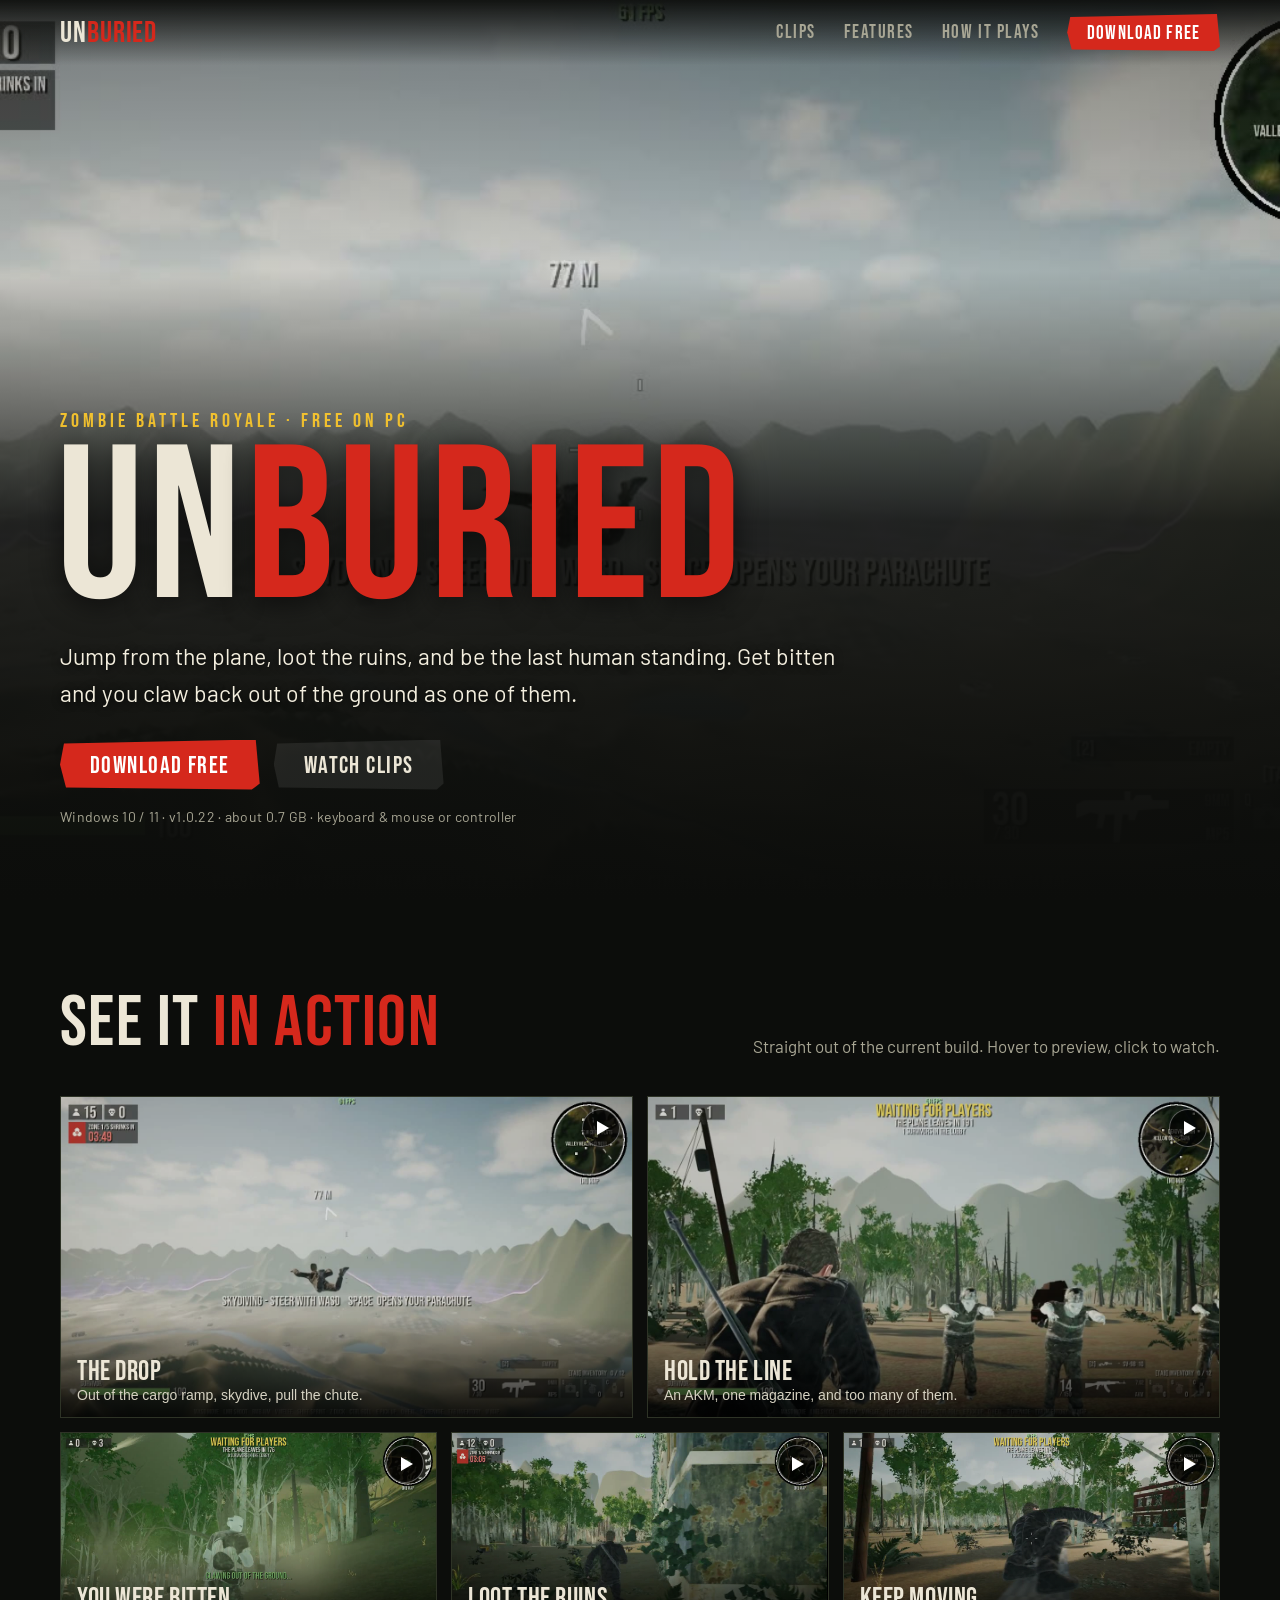
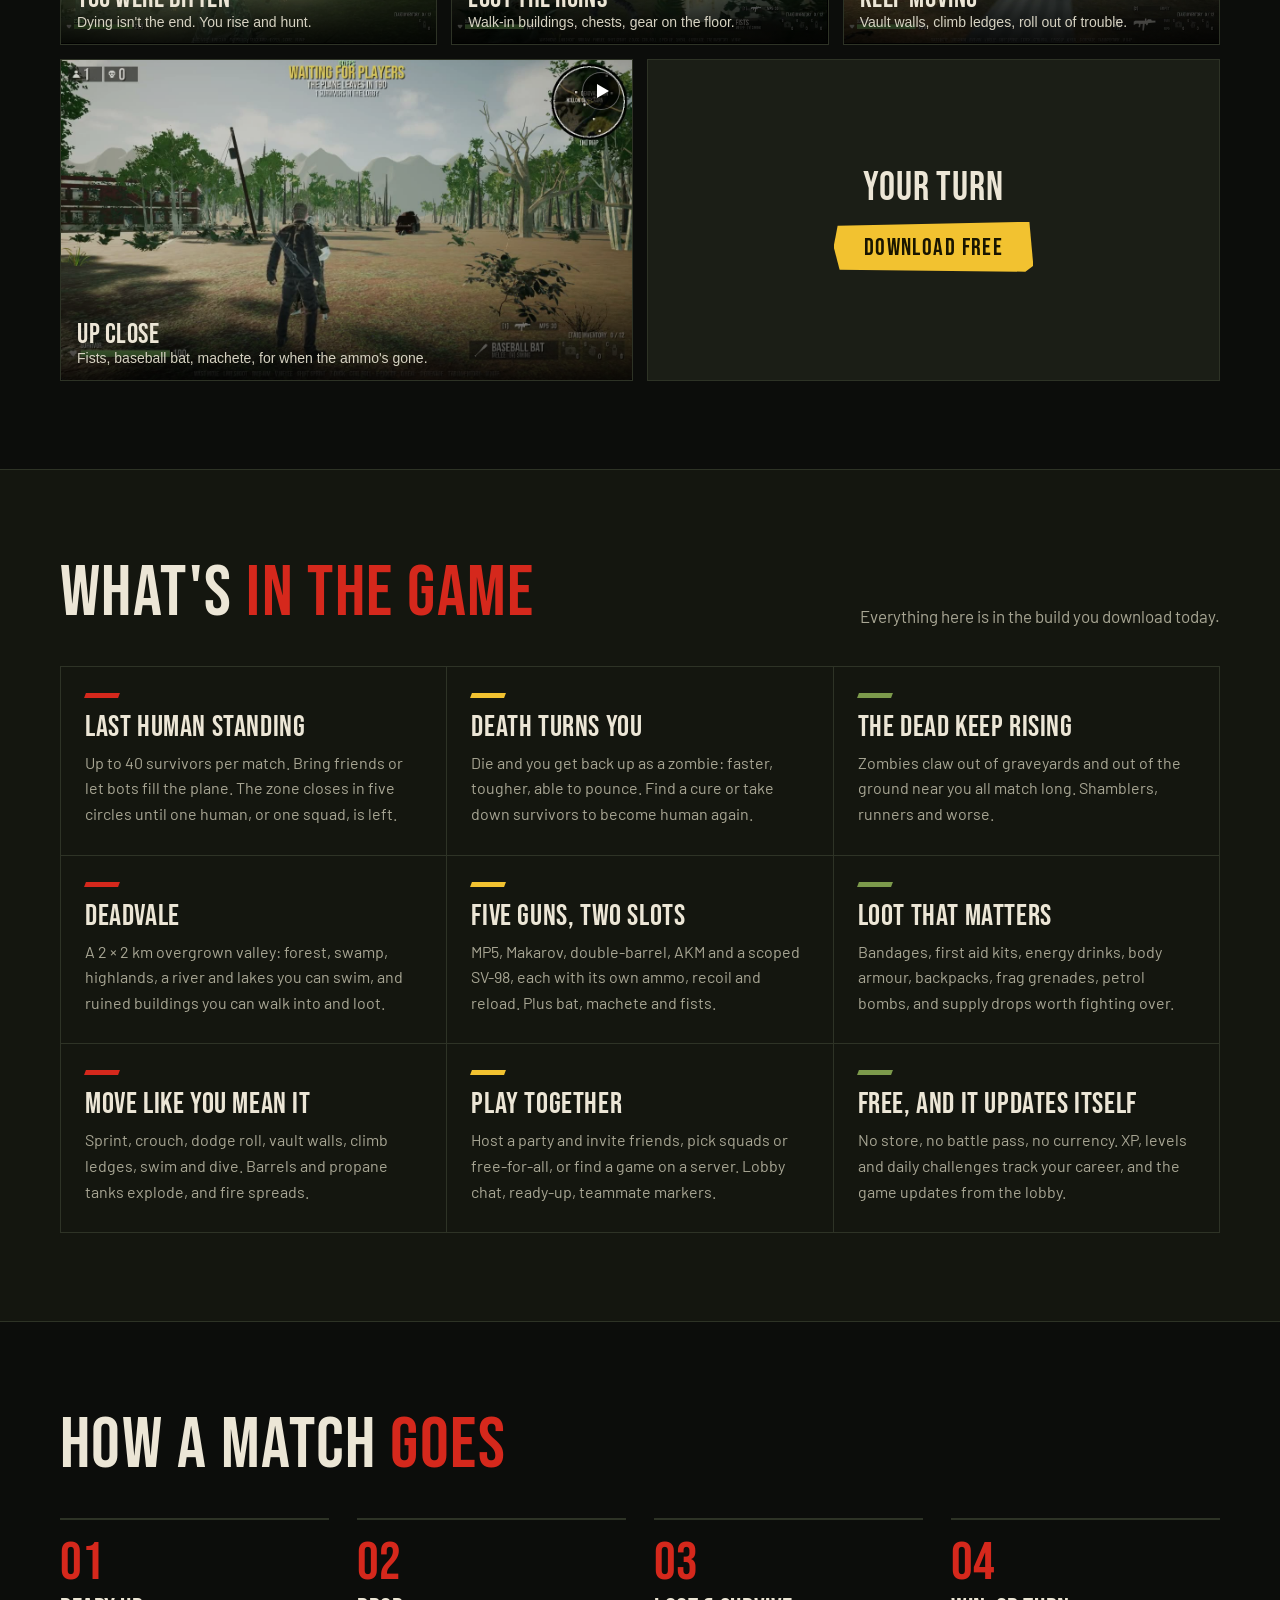
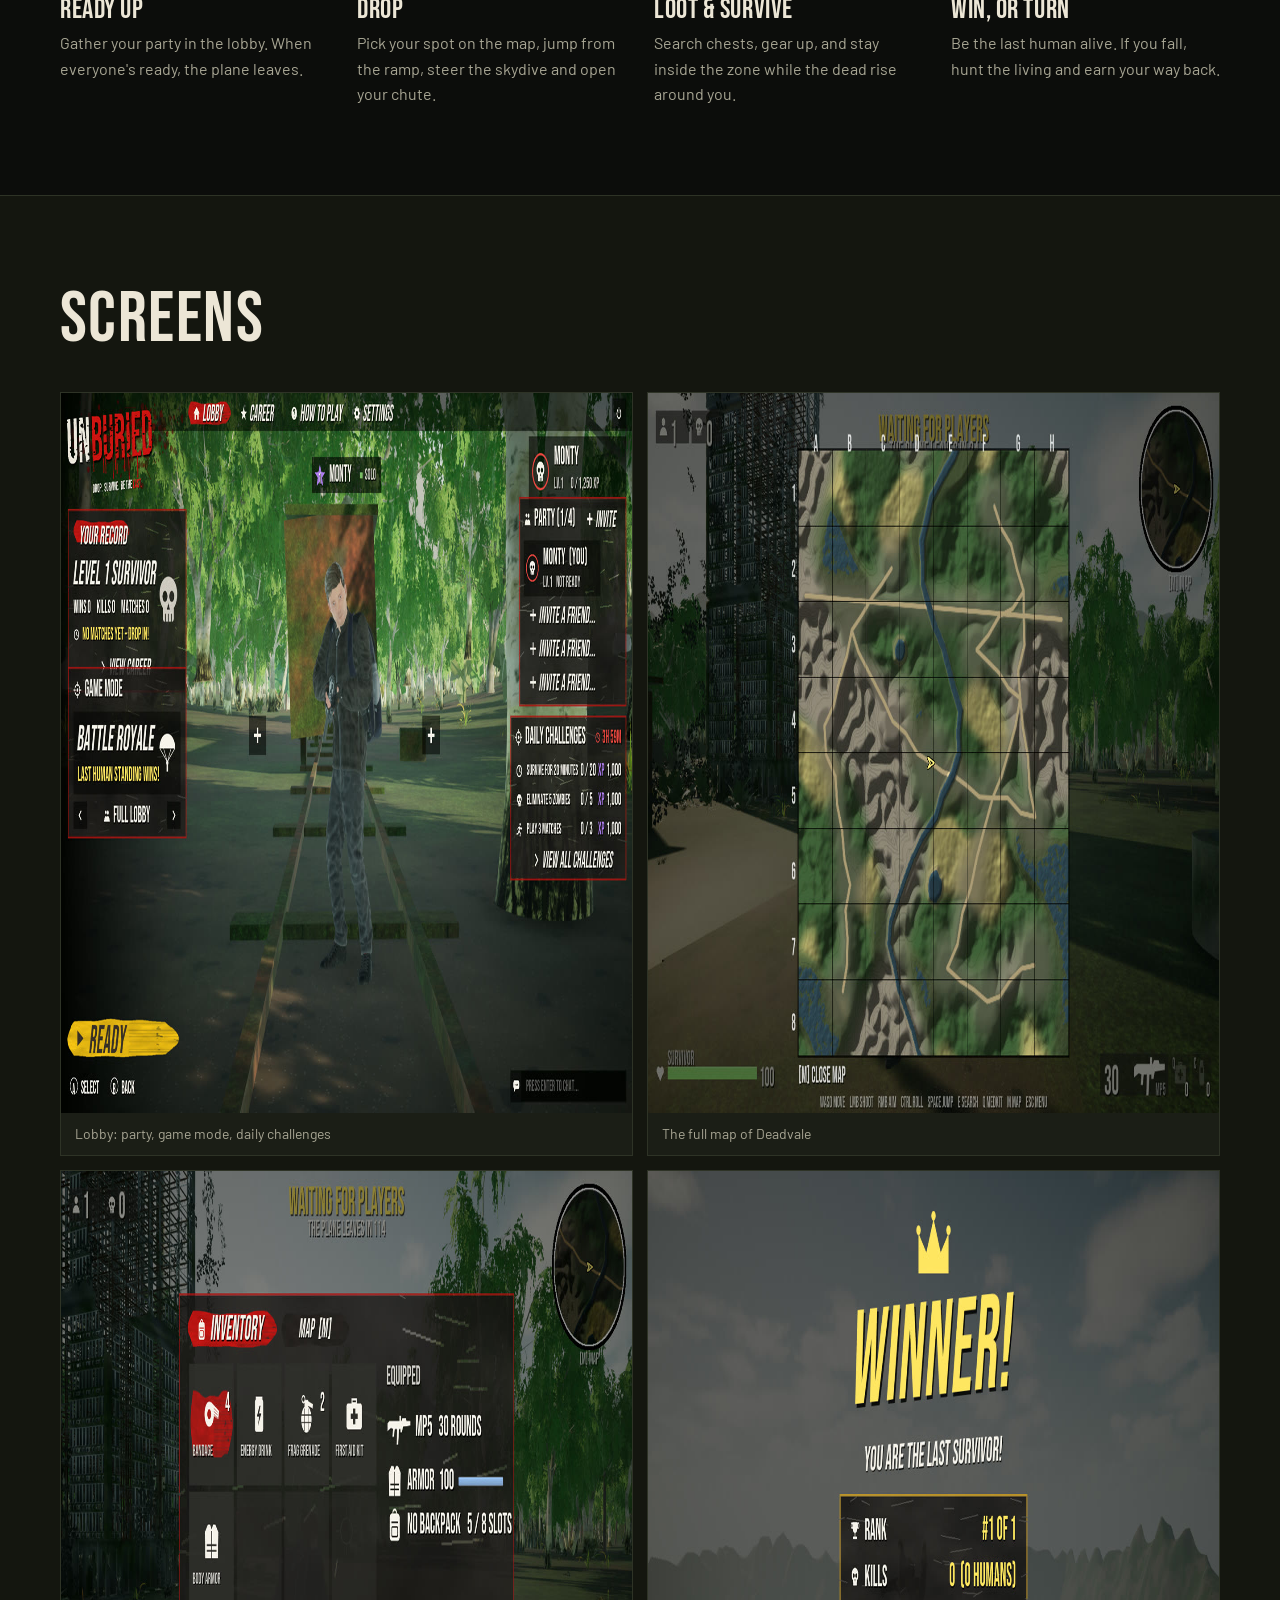
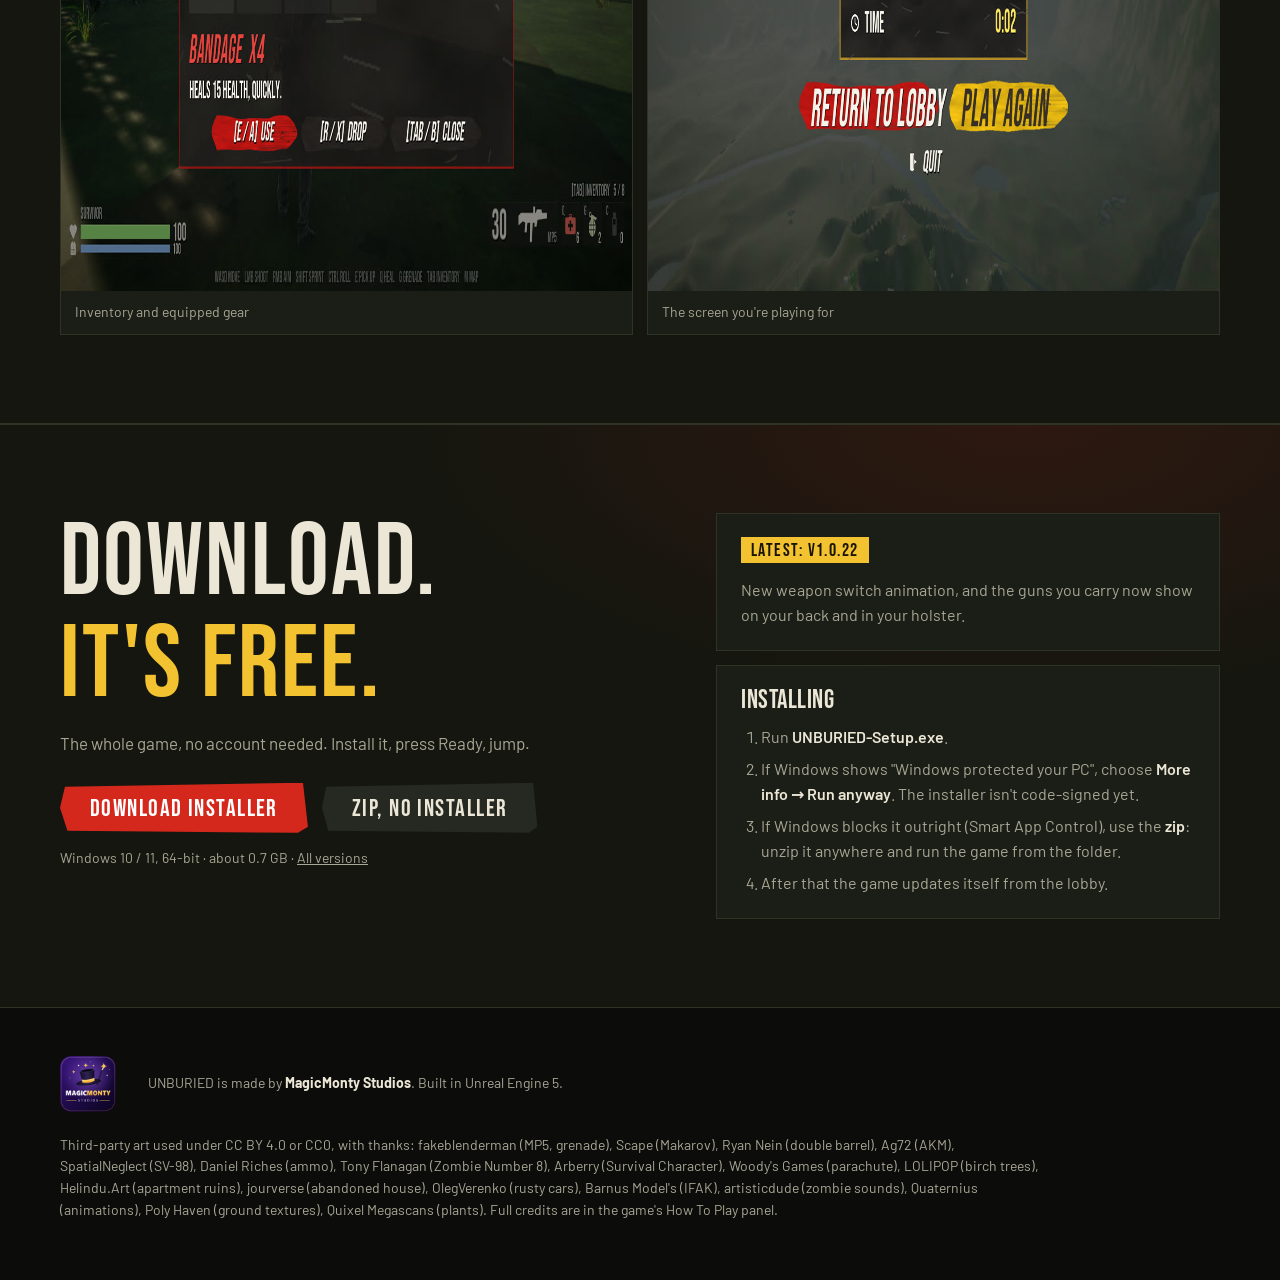
==== index.html @ 9476a55f "UNBURIED website: clips, features, free download Co-Authored-By: Claude Fable 5.2 <noreply@anthropic" ====
<!doctype html>
<html lang="en">
<head>
<meta charset="utf-8">
<meta name="viewport" content="width=device-width, initial-scale=1">
<title>UNBURIED — free zombie battle royale for PC</title>
<meta name="description" content="UNBURIED is a free zombie battle royale for Windows. Drop in, loot up, be the last human standing. Die and you rise as a zombie.">
<meta property="og:title" content="UNBURIED — free zombie battle royale">
<meta property="og:description" content="Drop in, loot up, be the last human standing. Die and you rise as a zombie. Free for Windows.">
<meta property="og:image" content="media/fight.jpg">
<link rel="icon" href="favicon.ico">
<link rel="preconnect" href="https://fonts.googleapis.com">
<link rel="preconnect" href="https://fonts.gstatic.com" crossorigin>
<link href="https://fonts.googleapis.com/css2?family=Bebas+Neue&family=Barlow:wght@400;500;600&display=swap" rel="stylesheet">
<style>
:root{
  --ink:#0c0d0b; --soil:#14160f; --panel:#1b1e16; --line:#2e3326;
  --bone:#ece6d6; --ash:#a8a694; --blood:#d5281c; --blood-dark:#8f1810;
  --hazard:#f2c230; --moss:#7c9a4b;
  --display:"Bebas Neue","Arial Narrow",Impact,sans-serif;
  --body:"Barlow",system-ui,"Segoe UI",sans-serif;
}
*{box-sizing:border-box}
html{scroll-behavior:smooth}
body{margin:0;background:var(--ink);color:var(--bone);font:400 17px/1.6 var(--body);-webkit-font-smoothing:antialiased}
img,video{display:block;max-width:100%}
a{color:inherit}
h1,h2,h3{font-family:var(--display);font-weight:400;letter-spacing:.02em;line-height:1;margin:0;text-wrap:balance}
p{margin:0}
.wrap{width:min(1160px,100% - 40px);margin-inline:auto}
:focus-visible{outline:2px solid var(--hazard);outline-offset:3px}

/* nav */
.nav{position:fixed;inset:0 0 auto 0;z-index:20;display:flex;align-items:center;gap:28px;padding:14px max(20px,calc((100% - 1160px)/2));
  background:linear-gradient(#0c0d0bee,#0c0d0b00);transition:background .2s}
.nav.solid{background:#0c0d0bf2;border-bottom:1px solid var(--line)}
.logo{font:400 30px/1 var(--display);letter-spacing:.03em;text-decoration:none;margin-right:auto}
.logo b{font-weight:400;color:var(--blood)}
.nav a.link{font:400 19px/1 var(--display);letter-spacing:.08em;text-decoration:none;color:var(--ash)}
.nav a.link:hover{color:var(--bone)}
@media (max-width:640px){.nav a.link{display:none}}

/* buttons: the game's brush-stroke buttons */
.btn{display:inline-flex;align-items:center;gap:10px;font:400 24px/1 var(--display);letter-spacing:.06em;text-decoration:none;
  padding:14px 30px 12px;color:#fff;background:var(--blood);border:0;cursor:pointer;
  clip-path:polygon(2% 8%,98% 0,100% 88%,96% 100%,3% 96%,0 50%);transition:transform .12s,background .12s}
.btn:hover{background:#ea3327;transform:translateY(-2px) rotate(-.4deg)}
.btn.small{font-size:19px;padding:10px 20px 8px}
.btn.yellow{background:var(--hazard);color:#191500}
.btn.yellow:hover{background:#ffd445}
.btn.ghost{background:#ffffff14;color:var(--bone)}
.btn.ghost:hover{background:#ffffff26}

/* hero */
.hero{position:relative;min-height:100svh;display:grid;align-items:end;overflow:hidden;isolation:isolate}
.hero video,.hero .still{position:absolute;inset:0;width:100%;height:100%;object-fit:cover;z-index:-2}
.hero::after{content:"";position:absolute;inset:0;z-index:-1;
  background:linear-gradient(180deg,#0c0d0b66 0,#0c0d0b22 30%,#0c0d0be0 58%,#0c0d0bf2 80%,var(--ink) 100%)}
.hero-in{padding:120px 0 72px}
.eyebrow{font:400 20px/1 var(--display);letter-spacing:.2em;color:var(--hazard)}
.hero h1{font-size:clamp(88px,17vw,220px);line-height:.84;margin:10px 0 14px -4px;text-shadow:0 4px 30px #000a}
.hero h1 b{font-weight:400;color:var(--blood)}
.hero p.lede{font-size:clamp(18px,2.2vw,23px);max-width:34em;color:#f3eede;text-shadow:0 1px 8px #000}
.hero .cta{display:flex;flex-wrap:wrap;gap:14px;align-items:center;margin-top:28px}
.hero .meta{margin-top:16px;font-size:14px;color:var(--ash);letter-spacing:.02em}

/* sections */
section{padding:88px 0}
.head{display:flex;flex-wrap:wrap;align-items:end;justify-content:space-between;gap:12px 32px;margin-bottom:36px}
.head h2{font-size:clamp(44px,6vw,72px)}
.head h2 span{color:var(--blood)}
.head p{max-width:30em;color:var(--ash)}

/* clips */
.clips{display:grid;grid-template-columns:repeat(6,1fr);gap:14px}
.clip{position:relative;grid-column:span 2;padding:0;border:1px solid var(--line);background:#000;color:inherit;cursor:pointer;overflow:hidden;aspect-ratio:16/9;text-align:left}
.clip.big{grid-column:span 3}
.clip video{width:100%;height:100%;object-fit:cover;transition:transform .4s,opacity .2s;opacity:.86}
.clip:hover video,.clip:focus-visible video{transform:scale(1.03);opacity:1}
.clip .cap{position:absolute;inset:auto 0 0 0;padding:40px 16px 12px;background:linear-gradient(#0000,#000d);pointer-events:none}
.clip .cap h3{font-size:28px}
.clip .cap p{font-size:14px;color:#d6d2c2;line-height:1.35}
.clip .play{position:absolute;top:12px;right:12px;width:38px;height:38px;border-radius:50%;background:#000a;border:1px solid #fff5;display:grid;place-items:center;pointer-events:none}
.clip .play::before{content:"";border-left:12px solid #fff;border-block:7px solid transparent;margin-left:3px}
@media (max-width:860px){.clip,.clip.big{grid-column:span 3}}
@media (max-width:560px){.clip,.clip.big{grid-column:span 6}}

/* lightbox */
dialog{border:0;padding:0;background:#000;width:min(1280px,96vw);max-height:92vh;color:var(--bone)}
dialog::backdrop{background:#000d}
dialog video{width:100%;aspect-ratio:16/9;max-height:82vh;background:#000}
dialog .bar{display:flex;align-items:center;justify-content:space-between;gap:16px;padding:10px 14px;background:var(--panel)}
dialog .bar strong{font:400 24px/1 var(--display);letter-spacing:.05em}
dialog .bar button{background:none;border:1px solid var(--line);color:var(--bone);font:400 18px/1 var(--display);letter-spacing:.08em;padding:8px 14px 6px;cursor:pointer}
dialog .bar button:hover{border-color:var(--bone)}

/* features */
.band{background:var(--soil);border-block:1px solid var(--line)}
.feats{display:grid;grid-template-columns:repeat(3,1fr);gap:1px;background:var(--line);border:1px solid var(--line)}
.feat{background:var(--soil);padding:26px 24px 28px}
.feat h3{font-size:30px;margin-bottom:8px}
.feat h3::before{content:"";display:block;width:34px;height:5px;background:var(--blood);margin-bottom:14px;transform:skewX(-20deg)}
.feat:nth-child(3n+2) h3::before{background:var(--hazard)}
.feat:nth-child(3n) h3::before{background:var(--moss)}
.feat p{color:var(--ash);font-size:16px}
@media (max-width:860px){.feats{grid-template-columns:repeat(2,1fr)}}
@media (max-width:560px){.feats{grid-template-columns:1fr}}

/* match flow */
.flow{display:grid;grid-template-columns:repeat(4,1fr);gap:28px;counter-reset:step}
.flow li{list-style:none;counter-increment:step;border-top:2px solid var(--line);padding-top:16px}
.flow li::before{content:"0" counter(step);font:400 54px/1 var(--display);color:var(--blood)}
.flow h3{font-size:28px;margin:6px 0 6px}
.flow p{color:var(--ash);font-size:16px}
ol.flow{margin:0;padding:0}
@media (max-width:860px){.flow{grid-template-columns:repeat(2,1fr)}}
@media (max-width:480px){.flow{grid-template-columns:1fr}}

/* shots */
.shots{display:grid;grid-template-columns:repeat(2,1fr);gap:14px}
.shots figure{margin:0;border:1px solid var(--line);background:#000}
.shots figcaption{padding:10px 14px;font-size:14px;color:var(--ash);background:var(--panel)}
@media (max-width:640px){.shots{grid-template-columns:1fr}}

/* download */
.dl{background:
  radial-gradient(900px 400px at 80% 0,#d5281c22,#0000 70%),var(--soil);border-block:1px solid var(--line)}
.dl-grid{display:grid;grid-template-columns:1.1fr .9fr;gap:40px;align-items:start}
.dl h2{font-size:clamp(56px,8vw,104px)}
.dl h2 span{color:var(--hazard)}
.dl .sub{color:var(--ash);margin:12px 0 26px;max-width:32em}
.dl .opts{display:flex;flex-wrap:wrap;gap:14px;align-items:center}
.dl .fine{margin-top:14px;font-size:14px;color:var(--ash)}
.card{background:var(--panel);border:1px solid var(--line);padding:22px 24px}
.card + .card{margin-top:14px}
.card h3{font-size:26px;margin-bottom:10px}
.card ol,.card ul{margin:0;padding-left:20px;color:var(--ash);font-size:16px}
.card li + li{margin-top:6px}
.card b{color:var(--bone);font-weight:600}
.ver{display:inline-block;font:400 18px/1 var(--display);letter-spacing:.08em;color:#191500;background:var(--hazard);padding:5px 10px 3px;margin-bottom:14px}
#notes{color:var(--ash);font-size:16px}
@media (max-width:860px){.dl-grid{grid-template-columns:1fr}}

footer{padding:48px 0 60px;color:var(--ash);font-size:14px}
footer .row{display:flex;flex-wrap:wrap;gap:20px 32px;align-items:center;margin-bottom:22px}
footer img{width:56px;height:56px;border-radius:8px}
footer .credits{max-width:70em;line-height:1.55}
footer a{color:var(--bone)}

@media (prefers-reduced-motion:reduce){html{scroll-behavior:auto}.btn,.clip video{transition:none}}
</style>
</head>
<body>

<header class="nav" id="nav">
  <a class="logo" href="#top" aria-label="UNBURIED home">UN<b>BURIED</b></a>
  <a class="link" href="#clips">Clips</a>
  <a class="link" href="#features">Features</a>
  <a class="link" href="#match">How it plays</a>
  <a class="btn small" href="#download">Download free</a>
</header>

<main id="top">
<div class="hero">
  <video id="heroVideo" src="media/drop.mp4" poster="media/drop.jpg" muted loop playsinline autoplay preload="metadata" aria-hidden="true"></video>
  <div class="wrap hero-in">
    <p class="eyebrow">Zombie battle royale · Free on PC</p>
    <h1>UN<b>BURIED</b></h1>
    <p class="lede">Jump from the plane, loot the ruins, and be the last human standing. Get bitten and you claw back out of the ground as one of them.</p>
    <div class="cta">
      <a class="btn" href="#download">Download free</a>
      <a class="btn ghost" href="#clips">Watch clips</a>
    </div>
    <p class="meta">Windows 10 / 11 · <span data-ver>v1.0.22</span> · about 0.7 GB · keyboard &amp; mouse or controller</p>
  </div>
</div>

<section id="clips">
  <div class="wrap">
    <div class="head">
      <h2>See it <span>in action</span></h2>
      <p>Straight out of the current build. Hover to preview, click to watch.</p>
    </div>
    <div class="clips">
      <button class="clip big" data-src="media/drop.mp4" data-title="The drop">
        <video src="media/drop.mp4" poster="media/drop.jpg" muted loop playsinline preload="none"></video>
        <span class="play"></span>
        <span class="cap"><h3>The drop</h3><p>Out of the cargo ramp, skydive, pull the chute.</p></span>
      </button>
      <button class="clip big" data-src="media/fight.mp4" data-title="Hold the line">
        <video src="media/fight.mp4" poster="media/fight.jpg" muted loop playsinline preload="none"></video>
        <span class="play"></span>
        <span class="cap"><h3>Hold the line</h3><p>An AKM, one magazine, and too many of them.</p></span>
      </button>
      <button class="clip" data-src="media/turn.mp4" data-title="You were bitten">
        <video src="media/turn.mp4" poster="media/turn.jpg" muted loop playsinline preload="none"></video>
        <span class="play"></span>
        <span class="cap"><h3>You were bitten</h3><p>Dying isn't the end. You rise and hunt.</p></span>
      </button>
      <button class="clip" data-src="media/loot.mp4" data-title="Loot the ruins">
        <video src="media/loot.mp4" poster="media/loot.jpg" muted loop playsinline preload="none"></video>
        <span class="play"></span>
        <span class="cap"><h3>Loot the ruins</h3><p>Walk-in buildings, chests, gear on the floor.</p></span>
      </button>
      <button class="clip" data-src="media/vault.mp4" data-title="Keep moving">
        <video src="media/vault.mp4" poster="media/vault.jpg" muted loop playsinline preload="none"></video>
        <span class="play"></span>
        <span class="cap"><h3>Keep moving</h3><p>Vault walls, climb ledges, roll out of trouble.</p></span>
      </button>
      <button class="clip big" data-src="media/melee.mp4" data-title="Up close">
        <video src="media/melee.mp4" poster="media/melee.jpg" muted loop playsinline preload="none"></video>
        <span class="play"></span>
        <span class="cap"><h3>Up close</h3><p>Fists, baseball bat, machete, for when the ammo's gone.</p></span>
      </button>
      <a class="clip big" href="#download" style="display:grid;place-items:center;text-decoration:none;background:var(--panel);aspect-ratio:auto;min-height:180px">
        <span style="text-align:center;padding:24px"><h3 style="font-size:40px;margin-bottom:14px">Your turn</h3><span class="btn yellow">Download free</span></span>
      </a>
    </div>
  </div>
</section>

<section id="features" class="band">
  <div class="wrap">
    <div class="head">
      <h2>What's <span>in the game</span></h2>
      <p>Everything here is in the build you download today.</p>
    </div>
    <div class="feats">
      <div class="feat"><h3>Last human standing</h3><p>Up to 40 survivors per match. Bring friends or let bots fill the plane. The zone closes in five circles until one human, or one squad, is left.</p></div>
      <div class="feat"><h3>Death turns you</h3><p>Die and you get back up as a zombie: faster, tougher, able to pounce. Find a cure or take down survivors to become human again.</p></div>
      <div class="feat"><h3>The dead keep rising</h3><p>Zombies claw out of graveyards and out of the ground near you all match long. Shamblers, runners and worse.</p></div>
      <div class="feat"><h3>Deadvale</h3><p>A 2 × 2 km overgrown valley: forest, swamp, highlands, a river and lakes you can swim, and ruined buildings you can walk into and loot.</p></div>
      <div class="feat"><h3>Five guns, two slots</h3><p>MP5, Makarov, double-barrel, AKM and a scoped SV-98, each with its own ammo, recoil and reload. Plus bat, machete and fists.</p></div>
      <div class="feat"><h3>Loot that matters</h3><p>Bandages, first aid kits, energy drinks, body armour, backpacks, frag grenades, petrol bombs, and supply drops worth fighting over.</p></div>
      <div class="feat"><h3>Move like you mean it</h3><p>Sprint, crouch, dodge roll, vault walls, climb ledges, swim and dive. Barrels and propane tanks explode, and fire spreads.</p></div>
      <div class="feat"><h3>Play together</h3><p>Host a party and invite friends, pick squads or free-for-all, or find a game on a server. Lobby chat, ready-up, teammate markers.</p></div>
      <div class="feat"><h3>Free, and it updates itself</h3><p>No store, no battle pass, no currency. XP, levels and daily challenges track your career, and the game updates from the lobby.</p></div>
    </div>
  </div>
</section>

<section id="match">
  <div class="wrap">
    <div class="head">
      <h2>How a match <span>goes</span></h2>
    </div>
    <ol class="flow">
      <li><h3>Ready up</h3><p>Gather your party in the lobby. When everyone's ready, the plane leaves.</p></li>
      <li><h3>Drop</h3><p>Pick your spot on the map, jump from the ramp, steer the skydive and open your chute.</p></li>
      <li><h3>Loot &amp; survive</h3><p>Search chests, gear up, and stay inside the zone while the dead rise around you.</p></li>
      <li><h3>Win, or turn</h3><p>Be the last human alive. If you fall, hunt the living and earn your way back.</p></li>
    </ol>
  </div>
</section>

<section class="band">
  <div class="wrap">
    <div class="head"><h2>Screens</h2></div>
    <div class="shots">
      <figure><img src="media/shot-lobby.jpg" alt="The UNBURIED lobby with party list, game mode and daily challenges" loading="lazy" width="1280" height="720"><figcaption>Lobby: party, game mode, daily challenges</figcaption></figure>
      <figure><img src="media/shot-full-map.jpg" alt="Full map of Deadvale with a grid, river, roads and lakes" loading="lazy" width="1280" height="720"><figcaption>The full map of Deadvale</figcaption></figure>
      <figure><img src="media/shot-inventory.jpg" alt="Inventory screen with bandage, energy drink, grenade, first aid kit and body armour" loading="lazy" width="1280" height="720"><figcaption>Inventory and equipped gear</figcaption></figure>
      <figure><img src="media/shot-winner.jpg" alt="Winner screen showing rank, kills and time" loading="lazy" width="1280" height="720"><figcaption>The screen you're playing for</figcaption></figure>
    </div>
  </div>
</section>

<section id="download" class="dl">
  <div class="wrap dl-grid">
    <div>
      <h2>Download.<br><span>It's free.</span></h2>
      <p class="sub">The whole game, no account needed. Install it, press Ready, jump.</p>
      <div class="opts">
        <a class="btn" id="dlSetup" href="https://github.com/montypyphon-lang/UNBURIED-releases/releases/latest/download/UNBURIED-Setup.exe">Download installer</a>
        <a class="btn ghost" id="dlZip" href="https://github.com/montypyphon-lang/UNBURIED-releases/releases/latest">Zip, no installer</a>
      </div>
      <p class="fine">Windows 10 / 11, 64-bit · <span id="dlSize">about 0.7 GB</span> · <a href="https://github.com/montypyphon-lang/UNBURIED-releases/releases">All versions</a></p>
    </div>
    <div>
      <div class="card">
        <span class="ver">Latest: <span data-ver>v1.0.22</span><span id="verDate"></span></span>
        <p id="notes">New weapon switch animation, and the guns you carry now show on your back and in your holster.</p>
      </div>
      <div class="card">
        <h3>Installing</h3>
        <ol>
          <li>Run <b>UNBURIED-Setup.exe</b>.</li>
          <li>If Windows shows "Windows protected your PC", choose <b>More info → Run anyway</b>. The installer isn't code-signed yet.</li>
          <li>If Windows blocks it outright (Smart App Control), use the <b>zip</b>: unzip it anywhere and run the game from the folder.</li>
          <li>After that the game updates itself from the lobby.</li>
        </ol>
      </div>
    </div>
  </div>
</section>
</main>

<footer>
  <div class="wrap">
    <div class="row">
      <img src="media/studio.png" alt="MagicMonty Studios" width="56" height="56">
      <span>UNBURIED is made by <b style="color:var(--bone)">MagicMonty Studios</b>. Built in Unreal Engine 5.</span>
    </div>
    <p class="credits">Third-party art used under CC BY 4.0 or CC0, with thanks: fakeblenderman (MP5, grenade), Scape (Makarov), Ryan Nein (double barrel), Ag72 (AKM), SpatialNeglect (SV-98), Daniel Riches (ammo), Tony Flanagan (Zombie Number 8), Arberry (Survival Character), Woody's Games (parachute), LOLIPOP (birch trees), Helindu.Art (apartment ruins), jourverse (abandoned house), OlegVerenko (rusty cars), Barnus Model's (IFAK), artisticdude (zombie sounds), Quaternius (animations), Poly Haven (ground textures), Quixel Megascans (plants). Full credits are in the game's How To Play panel.</p>
  </div>
</footer>

<dialog id="box" aria-label="Clip player">
  <div class="bar"><strong id="boxTitle"></strong><button type="button" id="boxClose">Close</button></div>
  <video id="boxVideo" controls playsinline loop></video>
</dialog>

<script>
// nav background once you leave the hero
const nav = document.getElementById('nav');
addEventListener('scroll', () => nav.classList.toggle('solid', scrollY > 80), {passive:true});

// hero video: no autoplay for people who asked for less motion
const calm = matchMedia('(prefers-reduced-motion: reduce)').matches;
if (calm) { const h = document.getElementById('heroVideo'); h.removeAttribute('autoplay'); h.pause(); }

// clip cards: hover preview, click for the full player
const box = document.getElementById('box'), boxVideo = document.getElementById('boxVideo');
document.querySelectorAll('button.clip').forEach(card => {
  const v = card.querySelector('video');
  if (!calm) {
    card.addEventListener('pointerenter', () => v.play().catch(() => {}));
    card.addEventListener('pointerleave', () => v.pause());
  }
  card.addEventListener('click', () => {
    v.pause();
    document.getElementById('boxTitle').textContent = card.dataset.title;
    boxVideo.src = card.dataset.src;
    box.showModal();
    boxVideo.play().catch(() => {});
  });
});
function closeBox(){ boxVideo.pause(); boxVideo.removeAttribute('src'); boxVideo.load(); if (box.open) box.close(); }
document.getElementById('boxClose').addEventListener('click', closeBox);
box.addEventListener('click', e => { if (e.target === box) closeBox(); });
box.addEventListener('close', () => boxVideo.pause());

// latest release: version, notes and direct links (the page works without it)
fetch('https://api.github.com/repos/montypyphon-lang/UNBURIED-releases/releases/latest')
  .then(r => r.ok ? r.json() : Promise.reject())
  .then(rel => {
    document.querySelectorAll('[data-ver]').forEach(e => e.textContent = rel.tag_name);
    if (rel.published_at) document.getElementById('verDate').textContent =
      ' · ' + new Date(rel.published_at).toLocaleDateString(undefined, {day:'numeric', month:'short', year:'numeric'});
    if (rel.body) document.getElementById('notes').textContent = rel.body;
    const setup = rel.assets.find(a => /setup\.exe$/i.test(a.name));
    const zip = rel.assets.find(a => /\.zip$/i.test(a.name));
    if (setup) {
      document.getElementById('dlSetup').href = setup.browser_download_url;
      document.getElementById('dlSize').textContent = (setup.size / 1073741824).toFixed(2) + ' GB';
    }
    if (zip) document.getElementById('dlZip').href = zip.browser_download_url;
  })
  .catch(() => {});
</script>
</body>
</html>
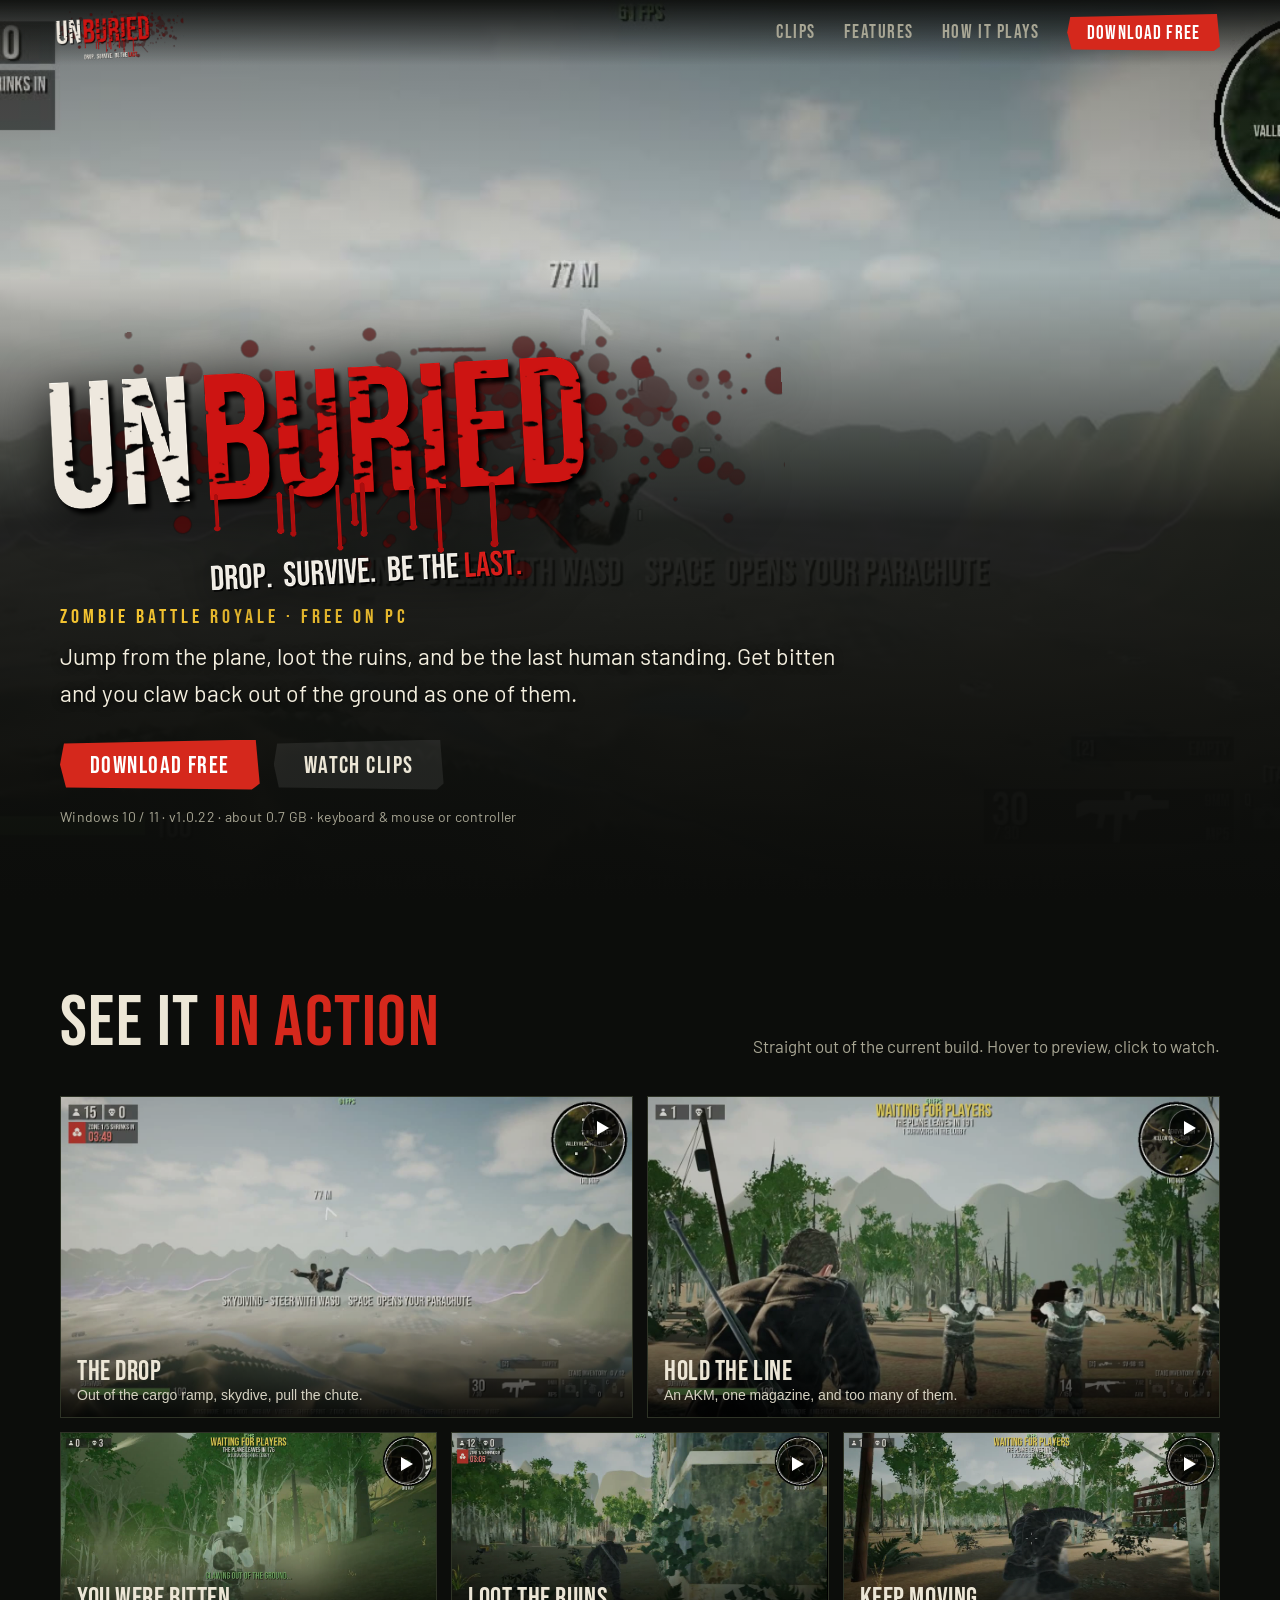
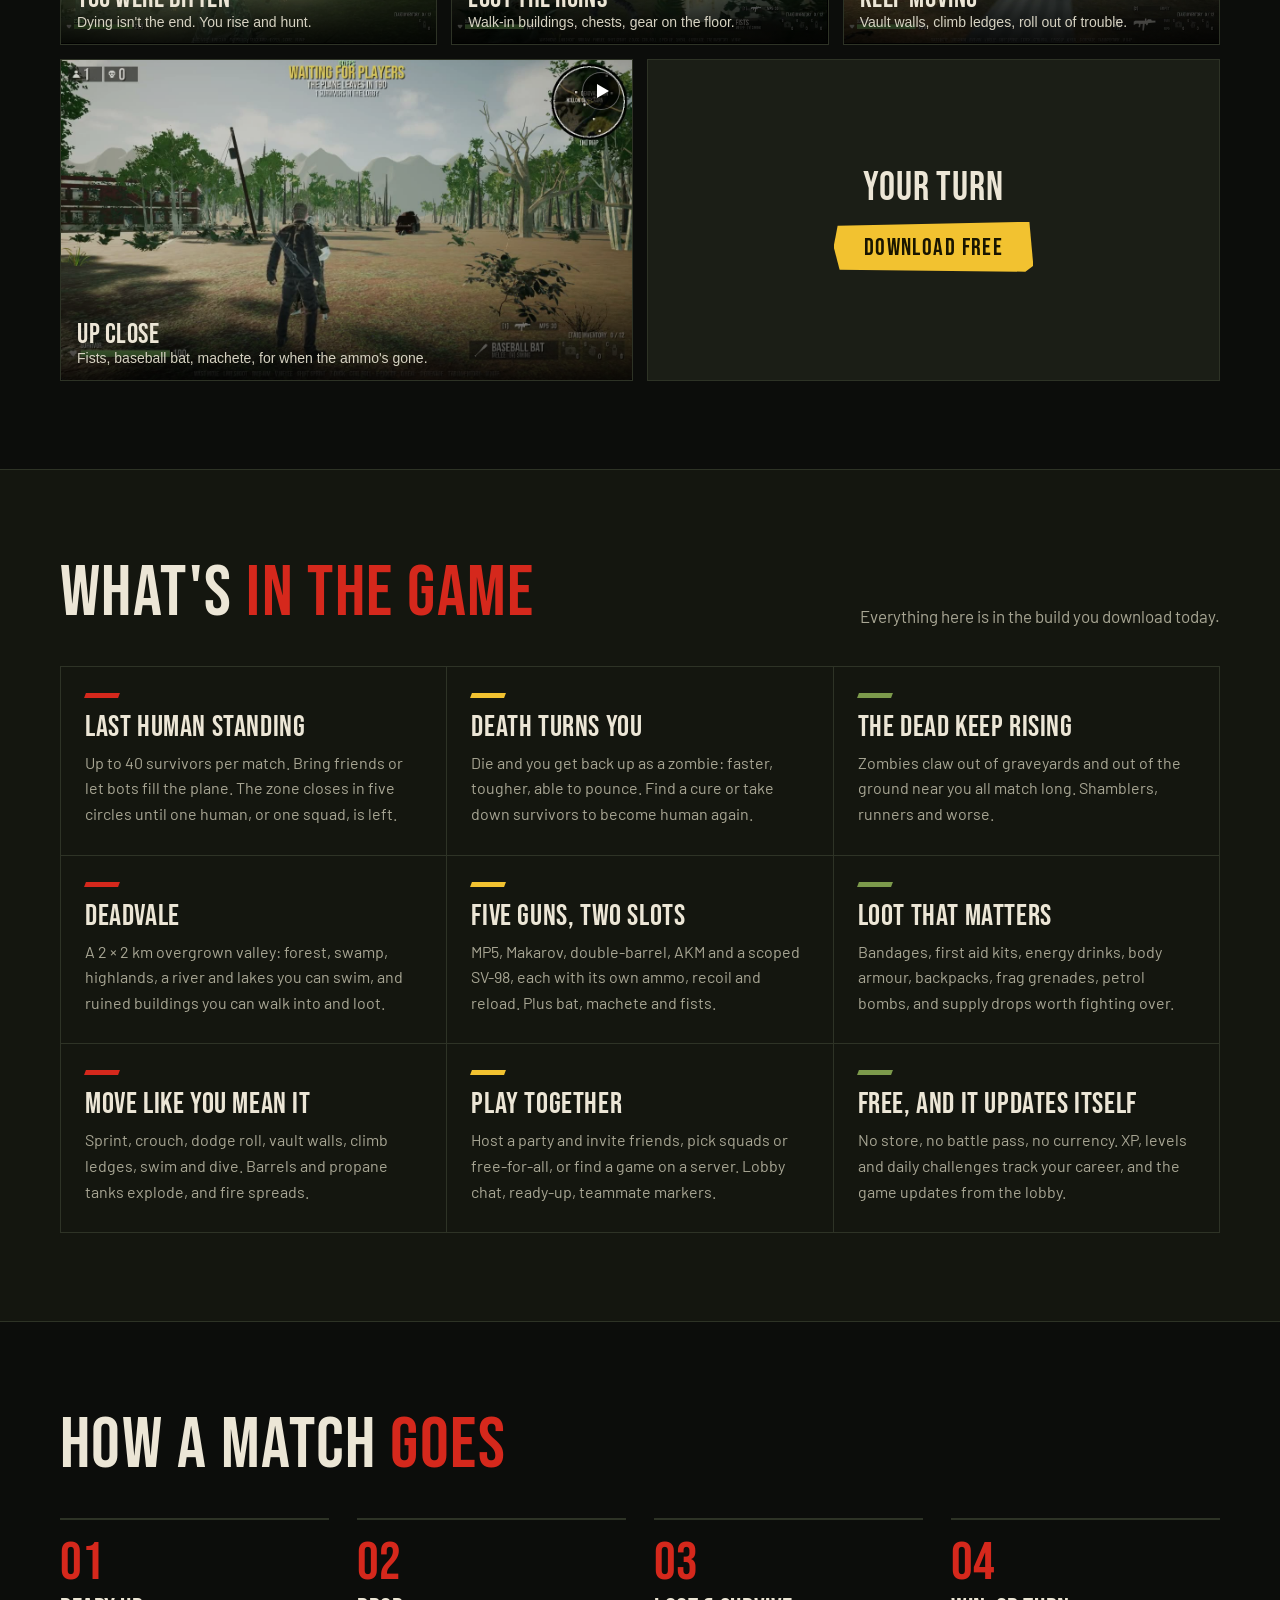
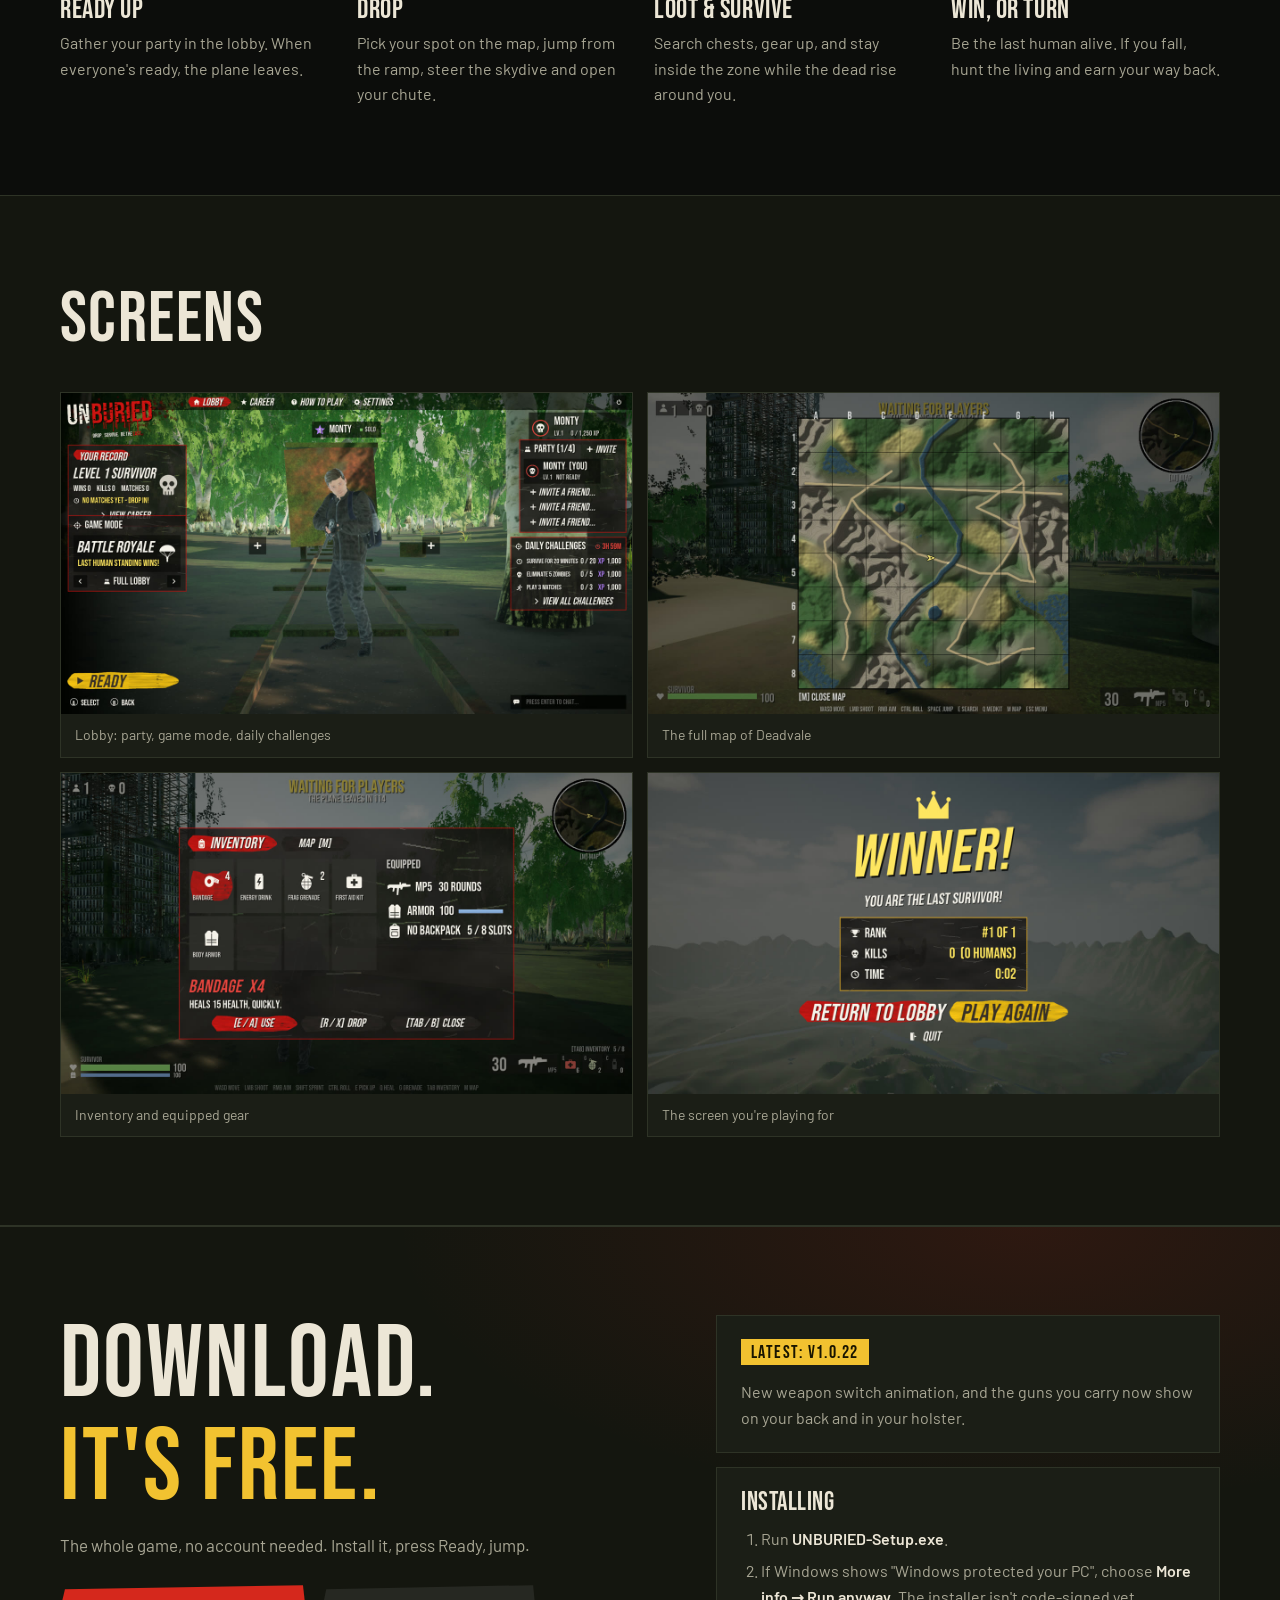
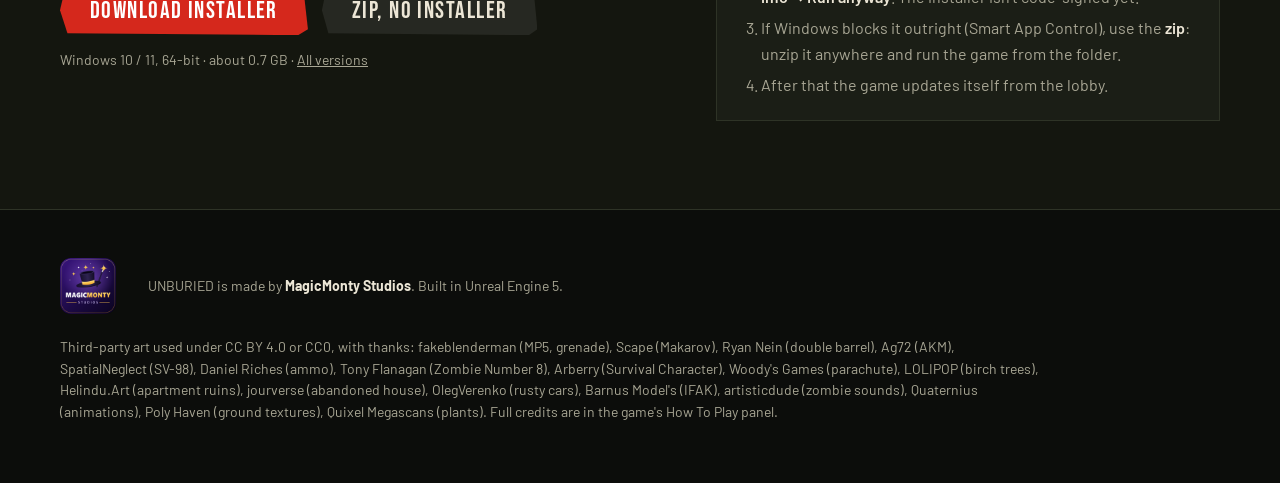
==== commit 22de6141: "Use the in-game logo; fix stretched screenshots Co-Authored-By: Claude Fable 5.2 <noreply@anthropic." ====
--- a/index.html
+++ b/index.html
@@ -24,6 +24,7 @@
 html{scroll-behavior:smooth}
 body{margin:0;background:var(--ink);color:var(--bone);font:400 17px/1.6 var(--body);-webkit-font-smoothing:antialiased}
 img,video{display:block;max-width:100%}
+img{height:auto}
 a{color:inherit}
 h1,h2,h3{font-family:var(--display);font-weight:400;letter-spacing:.02em;line-height:1;margin:0;text-wrap:balance}
 p{margin:0}
@@ -35,7 +36,7 @@
   background:linear-gradient(#0c0d0bee,#0c0d0b00);transition:background .2s}
 .nav.solid{background:#0c0d0bf2;border-bottom:1px solid var(--line)}
 .logo{font:400 30px/1 var(--display);letter-spacing:.03em;text-decoration:none;margin-right:auto}
-.logo b{font-weight:400;color:var(--blood)}
+.logo img{height:52px;width:auto;margin:-6px 0 -10px -8px}
 .nav a.link{font:400 19px/1 var(--display);letter-spacing:.08em;text-decoration:none;color:var(--ash)}
 .nav a.link:hover{color:var(--bone)}
 @media (max-width:640px){.nav a.link{display:none}}
@@ -57,9 +58,9 @@
 .hero::after{content:"";position:absolute;inset:0;z-index:-1;
   background:linear-gradient(180deg,#0c0d0b66 0,#0c0d0b22 30%,#0c0d0be0 58%,#0c0d0bf2 80%,var(--ink) 100%)}
 .hero-in{padding:120px 0 72px}
-.eyebrow{font:400 20px/1 var(--display);letter-spacing:.2em;color:var(--hazard)}
-.hero h1{font-size:clamp(88px,17vw,220px);line-height:.84;margin:10px 0 14px -4px;text-shadow:0 4px 30px #000a}
-.hero h1 b{font-weight:400;color:var(--blood)}
+.eyebrow{font:400 20px/1.1 var(--display);letter-spacing:.2em;color:var(--hazard);margin-bottom:10px}
+.hero h1{margin:4px 0 6px}
+.hero h1 img{width:min(760px,100%);margin-left:-3%;filter:drop-shadow(0 6px 24px #000c)}
 .hero p.lede{font-size:clamp(18px,2.2vw,23px);max-width:34em;color:#f3eede;text-shadow:0 1px 8px #000}
 .hero .cta{display:flex;flex-wrap:wrap;gap:14px;align-items:center;margin-top:28px}
 .hero .meta{margin-top:16px;font-size:14px;color:var(--ash);letter-spacing:.02em}
@@ -153,7 +154,7 @@
 <body>
 
 <header class="nav" id="nav">
-  <a class="logo" href="#top" aria-label="UNBURIED home">UN<b>BURIED</b></a>
+  <a class="logo" href="#top" aria-label="UNBURIED home"><img src="media/logo.png" alt="UNBURIED" width="1400" height="520"></a>
   <a class="link" href="#clips">Clips</a>
   <a class="link" href="#features">Features</a>
   <a class="link" href="#match">How it plays</a>
@@ -164,8 +165,8 @@
 <div class="hero">
   <video id="heroVideo" src="media/drop.mp4" poster="media/drop.jpg" muted loop playsinline autoplay preload="metadata" aria-hidden="true"></video>
   <div class="wrap hero-in">
+    <h1><img src="media/logo.png" alt="UNBURIED. Drop. Survive. Be the last." width="1400" height="520"></h1>
     <p class="eyebrow">Zombie battle royale · Free on PC</p>
-    <h1>UN<b>BURIED</b></h1>
     <p class="lede">Jump from the plane, loot the ruins, and be the last human standing. Get bitten and you claw back out of the ground as one of them.</p>
     <div class="cta">
       <a class="btn" href="#download">Download free</a>
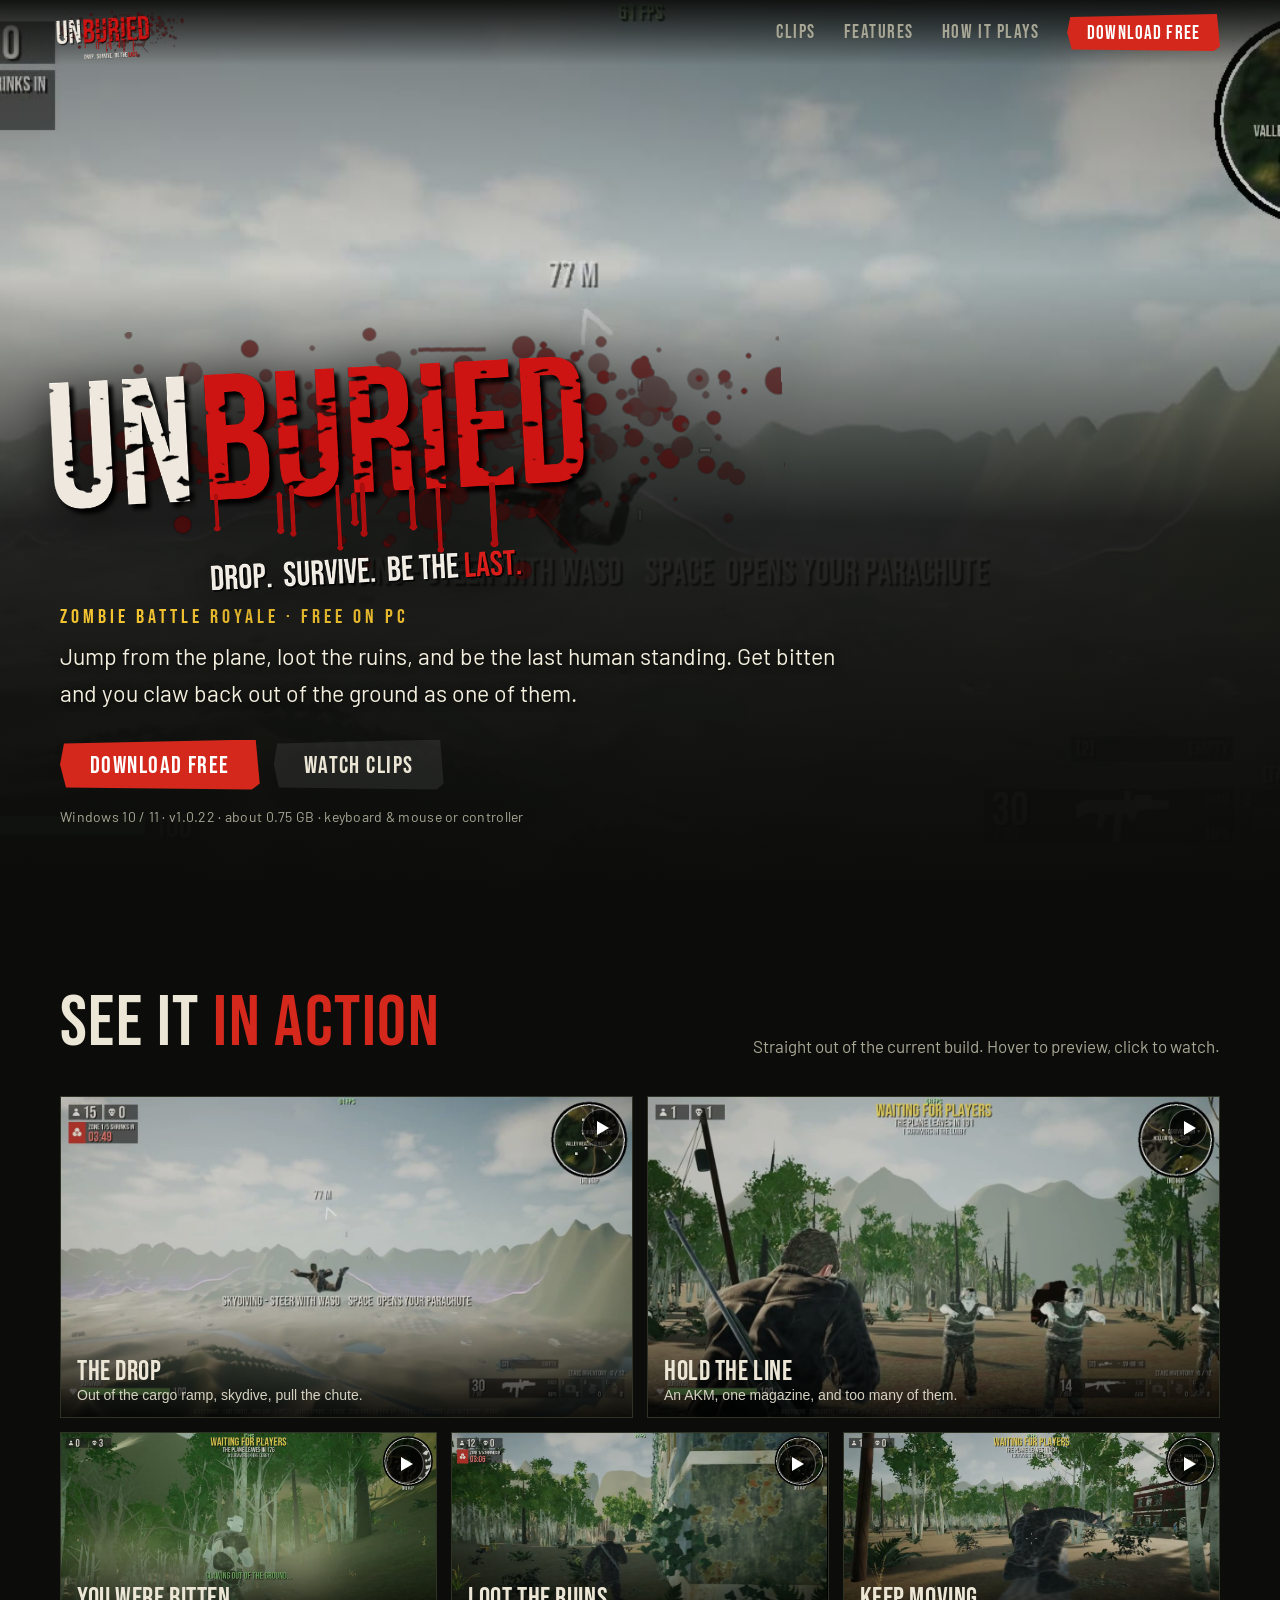
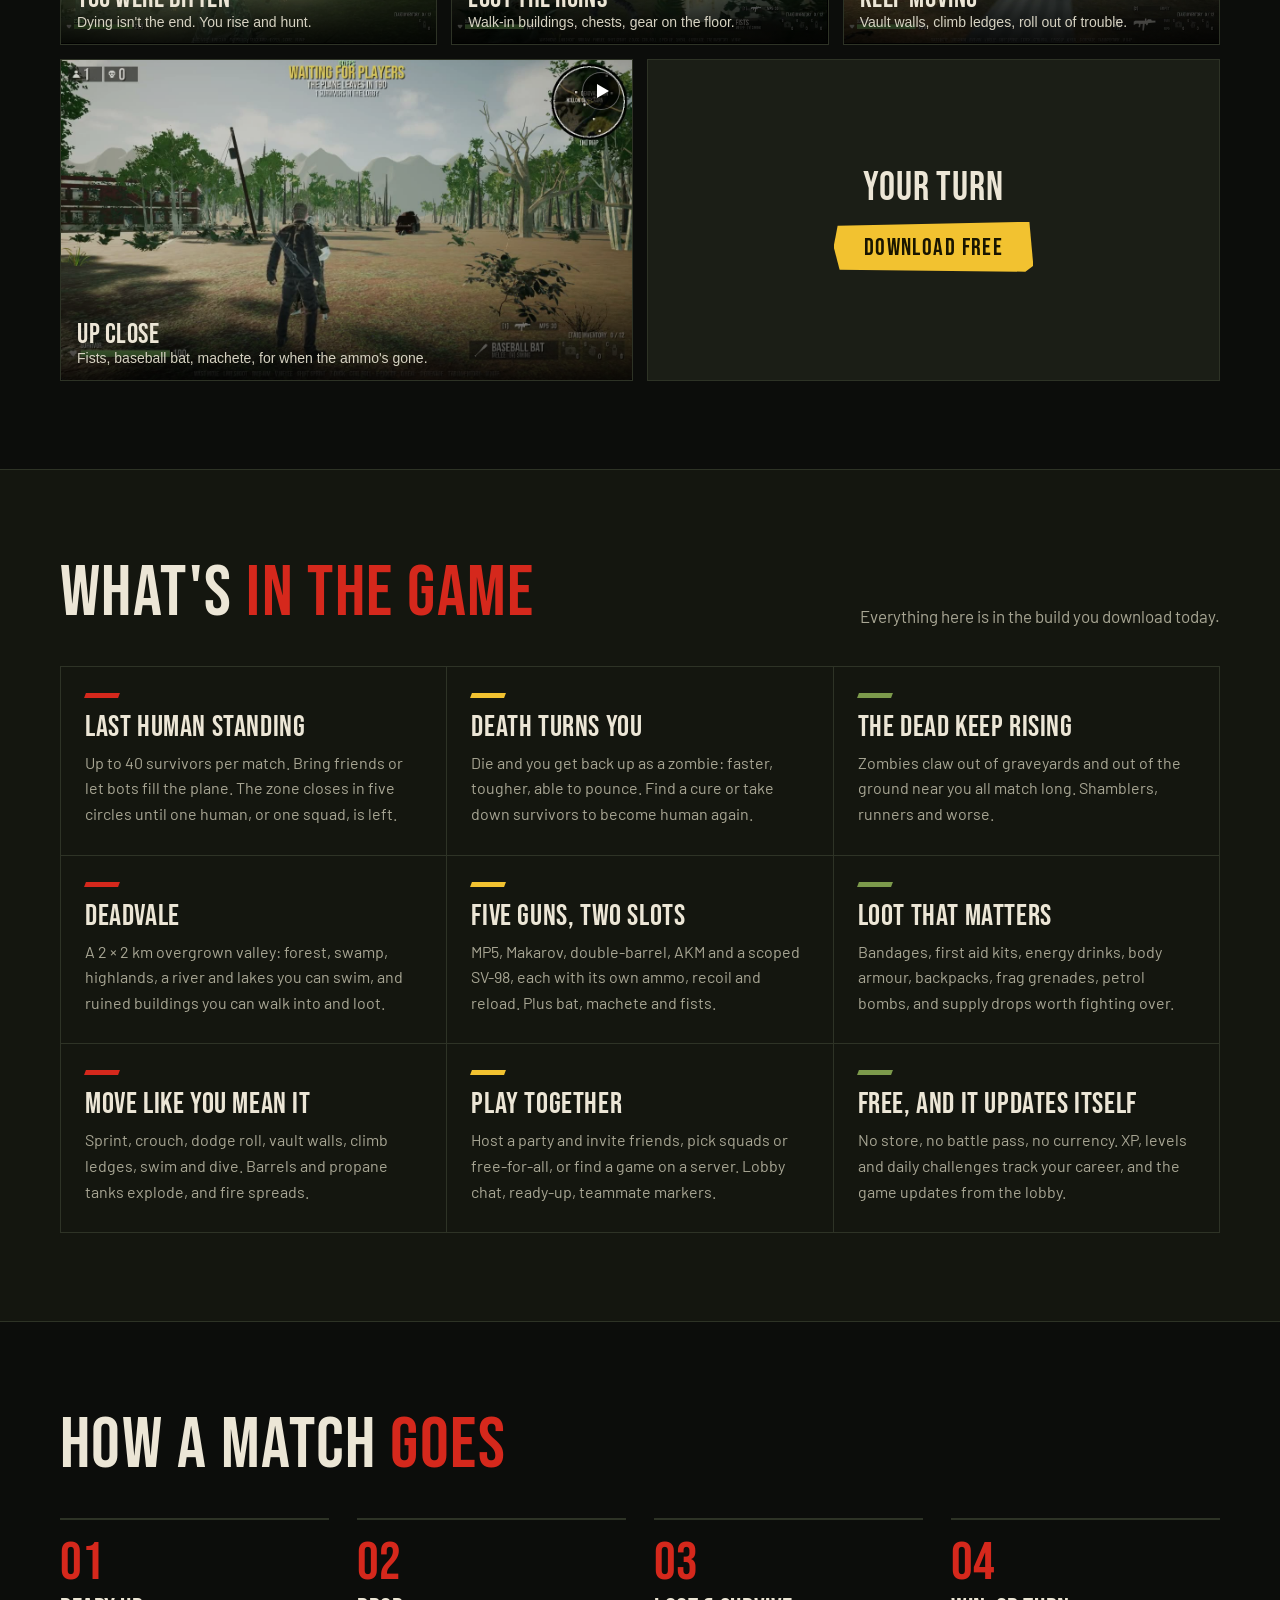
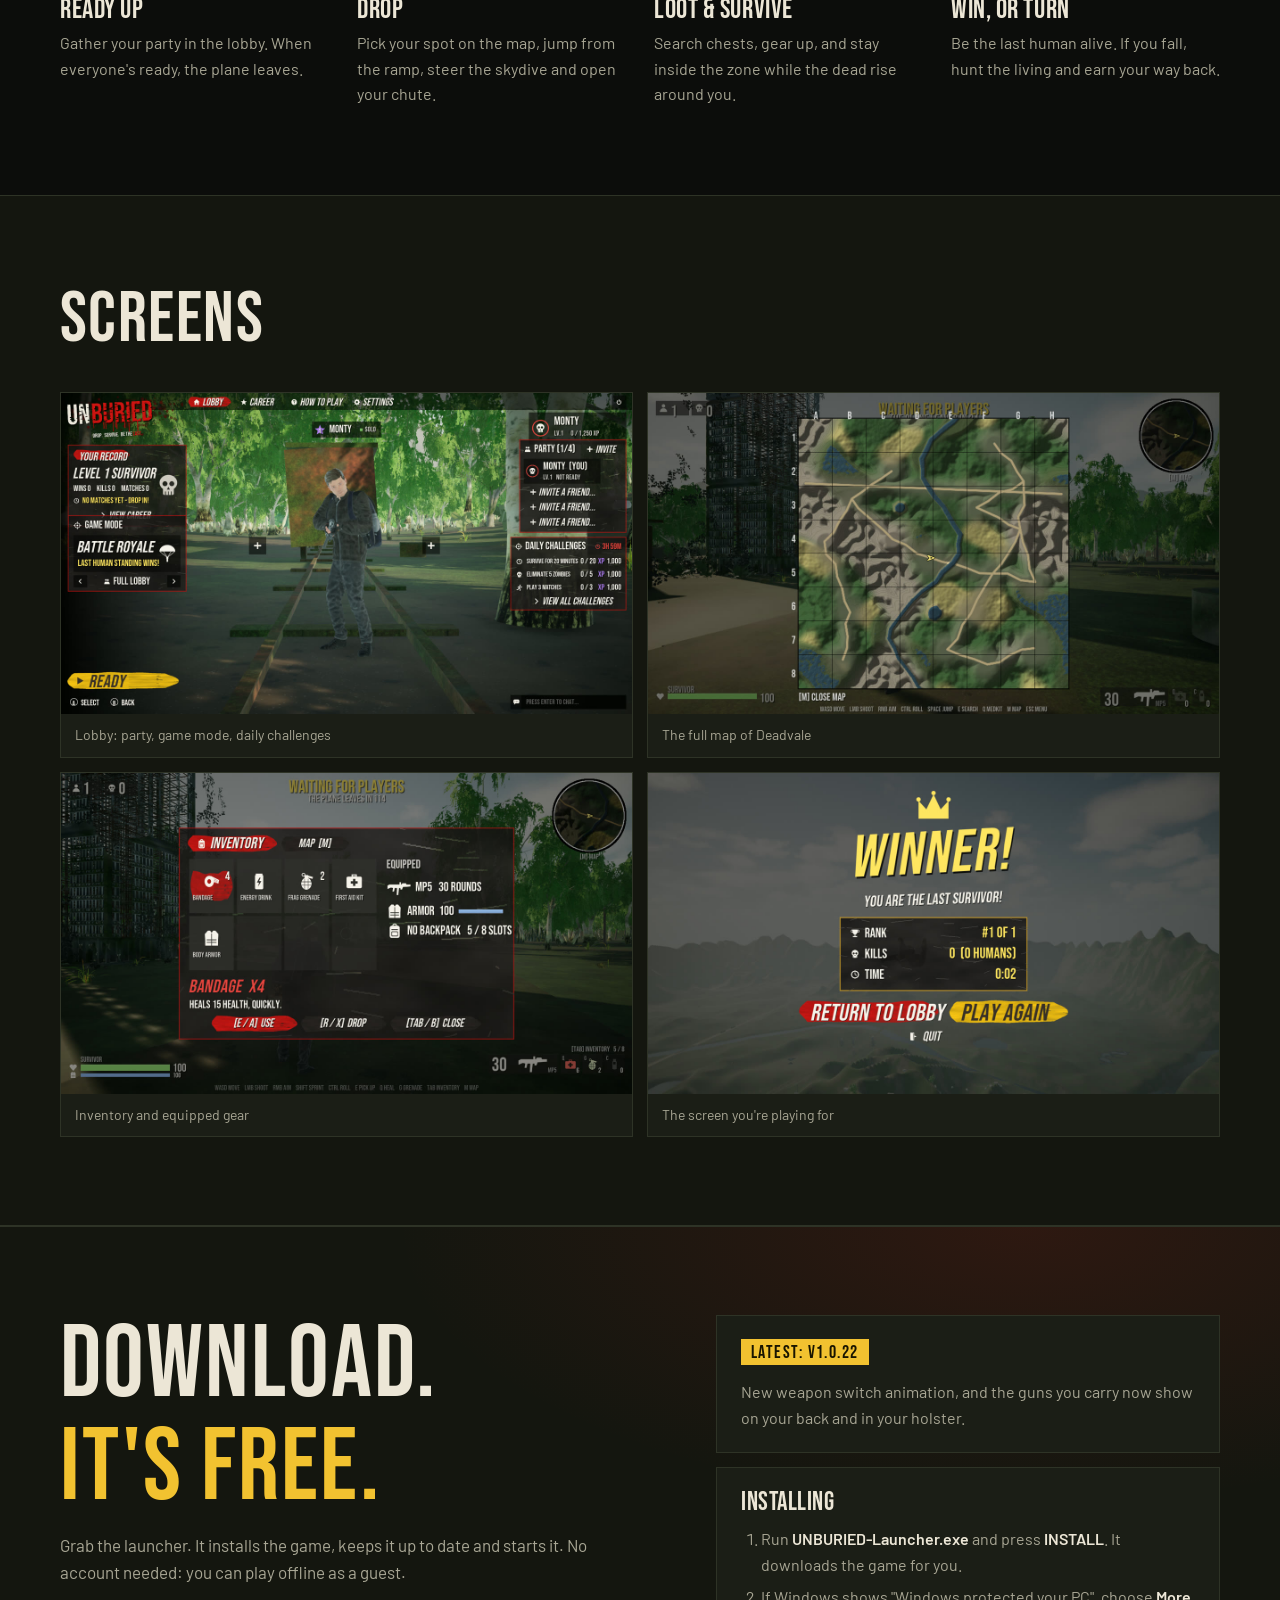
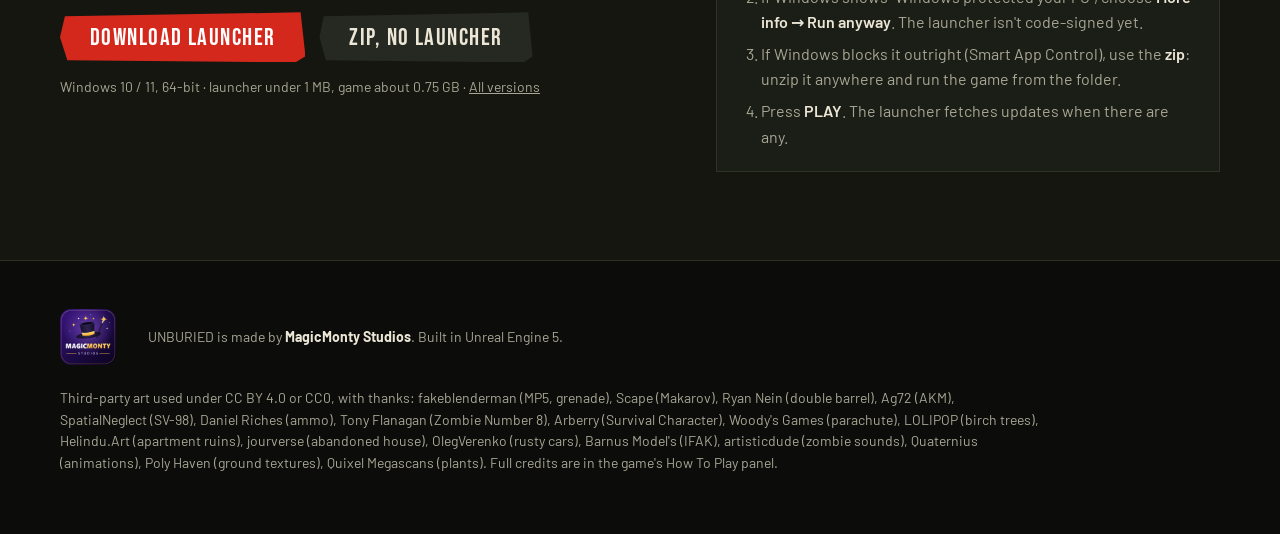
==== commit 5c5a7fe8: "Download section points at the launcher Co-Authored-By: Claude Fable 5.2 <noreply@anthropic.com>" ====
--- a/index.html
+++ b/index.html
@@ -172,7 +172,7 @@
       <a class="btn" href="#download">Download free</a>
       <a class="btn ghost" href="#clips">Watch clips</a>
     </div>
-    <p class="meta">Windows 10 / 11 · <span data-ver>v1.0.22</span> · about 0.7 GB · keyboard &amp; mouse or controller</p>
+    <p class="meta">Windows 10 / 11 · <span data-ver>v1.0.22</span> · about 0.75 GB · keyboard &amp; mouse or controller</p>
   </div>
 </div>
 
@@ -270,12 +270,12 @@
   <div class="wrap dl-grid">
     <div>
       <h2>Download.<br><span>It's free.</span></h2>
-      <p class="sub">The whole game, no account needed. Install it, press Ready, jump.</p>
+      <p class="sub">Grab the launcher. It installs the game, keeps it up to date and starts it. No account needed: you can play offline as a guest.</p>
       <div class="opts">
-        <a class="btn" id="dlSetup" href="https://github.com/montypyphon-lang/UNBURIED-releases/releases/latest/download/UNBURIED-Setup.exe">Download installer</a>
-        <a class="btn ghost" id="dlZip" href="https://github.com/montypyphon-lang/UNBURIED-releases/releases/latest">Zip, no installer</a>
+        <a class="btn" id="dlLauncher" href="https://github.com/montypyphon-lang/UNBURIED-releases/releases/latest/download/UNBURIED-Launcher.exe">Download launcher</a>
+        <a class="btn ghost" id="dlZip" href="https://github.com/montypyphon-lang/UNBURIED-releases/releases/latest">Zip, no launcher</a>
       </div>
-      <p class="fine">Windows 10 / 11, 64-bit · <span id="dlSize">about 0.7 GB</span> · <a href="https://github.com/montypyphon-lang/UNBURIED-releases/releases">All versions</a></p>
+      <p class="fine">Windows 10 / 11, 64-bit · launcher under 1 MB, game <span id="dlSize">about 0.75 GB</span> · <a href="https://github.com/montypyphon-lang/UNBURIED-releases/releases">All versions</a></p>
     </div>
     <div>
       <div class="card">
@@ -285,10 +285,10 @@
       <div class="card">
         <h3>Installing</h3>
         <ol>
-          <li>Run <b>UNBURIED-Setup.exe</b>.</li>
-          <li>If Windows shows "Windows protected your PC", choose <b>More info → Run anyway</b>. The installer isn't code-signed yet.</li>
+          <li>Run <b>UNBURIED-Launcher.exe</b> and press <b>INSTALL</b>. It downloads the game for you.</li>
+          <li>If Windows shows "Windows protected your PC", choose <b>More info → Run anyway</b>. The launcher isn't code-signed yet.</li>
           <li>If Windows blocks it outright (Smart App Control), use the <b>zip</b>: unzip it anywhere and run the game from the folder.</li>
-          <li>After that the game updates itself from the lobby.</li>
+          <li>Press <b>PLAY</b>. The launcher fetches updates when there are any.</li>
         </ol>
       </div>
     </div>
@@ -349,13 +349,13 @@
     if (rel.published_at) document.getElementById('verDate').textContent =
       ' · ' + new Date(rel.published_at).toLocaleDateString(undefined, {day:'numeric', month:'short', year:'numeric'});
     if (rel.body) document.getElementById('notes').textContent = rel.body;
-    const setup = rel.assets.find(a => /setup\.exe$/i.test(a.name));
+    const launcher = rel.assets.find(a => /launcher\.exe$/i.test(a.name));
     const zip = rel.assets.find(a => /\.zip$/i.test(a.name));
-    if (setup) {
-      document.getElementById('dlSetup').href = setup.browser_download_url;
-      document.getElementById('dlSize').textContent = (setup.size / 1073741824).toFixed(2) + ' GB';
+    if (launcher) document.getElementById('dlLauncher').href = launcher.browser_download_url;
+    if (zip) {
+      document.getElementById('dlZip').href = zip.browser_download_url;
+      document.getElementById('dlSize').textContent = (zip.size / 1073741824).toFixed(2) + ' GB';
     }
-    if (zip) document.getElementById('dlZip').href = zip.browser_download_url;
   })
   .catch(() => {});
 </script>
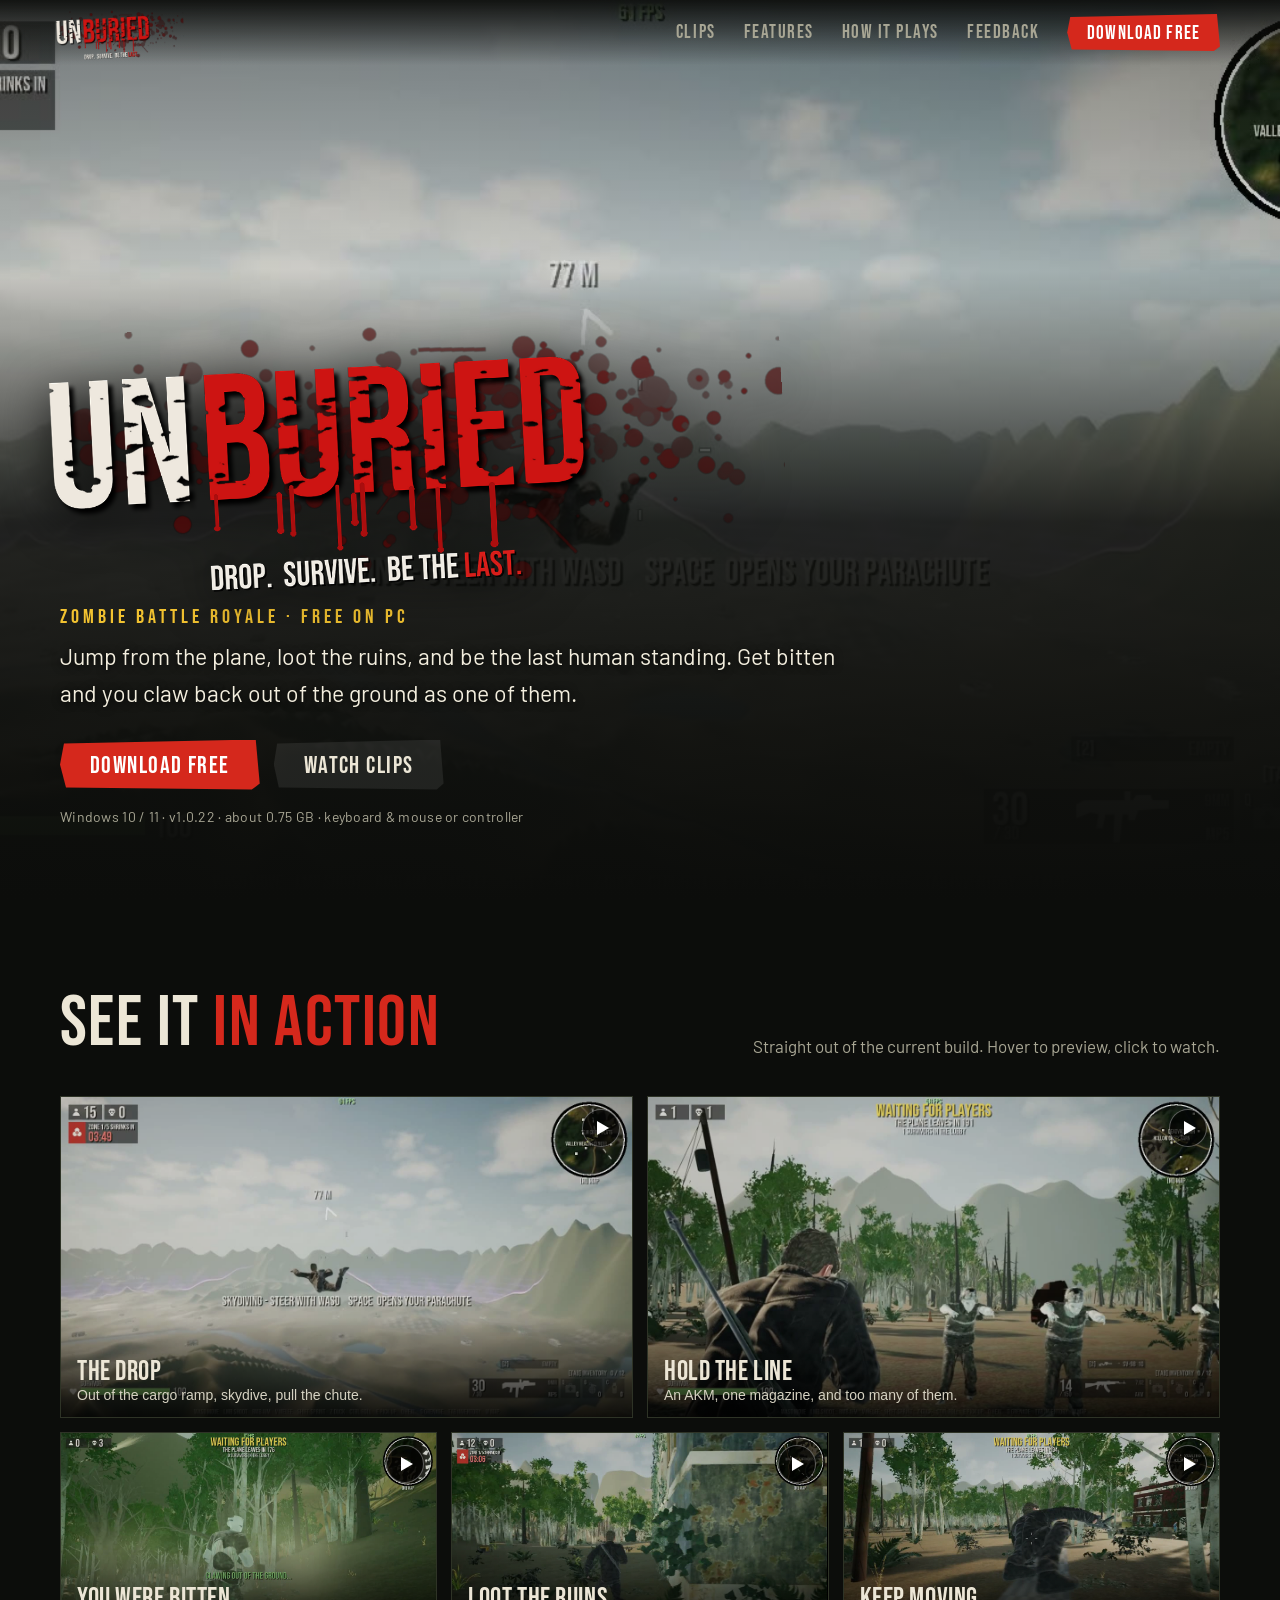
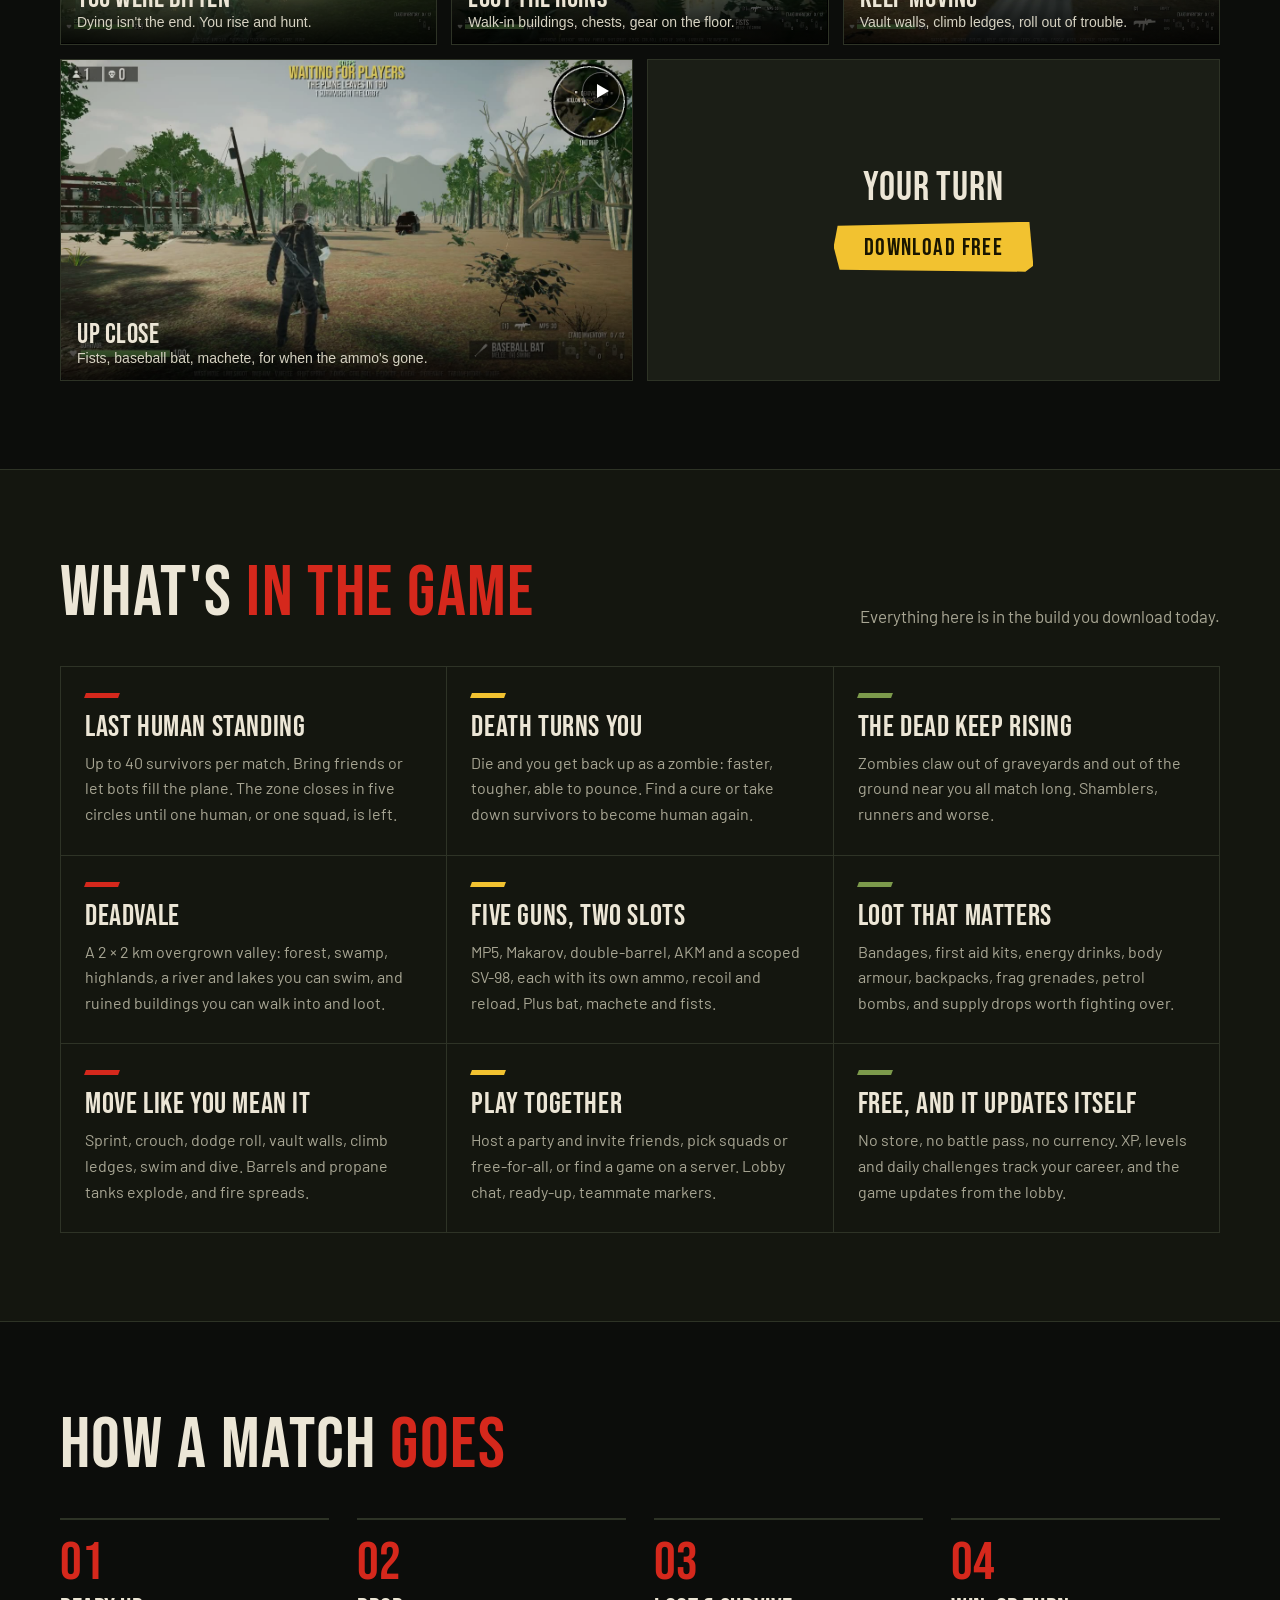
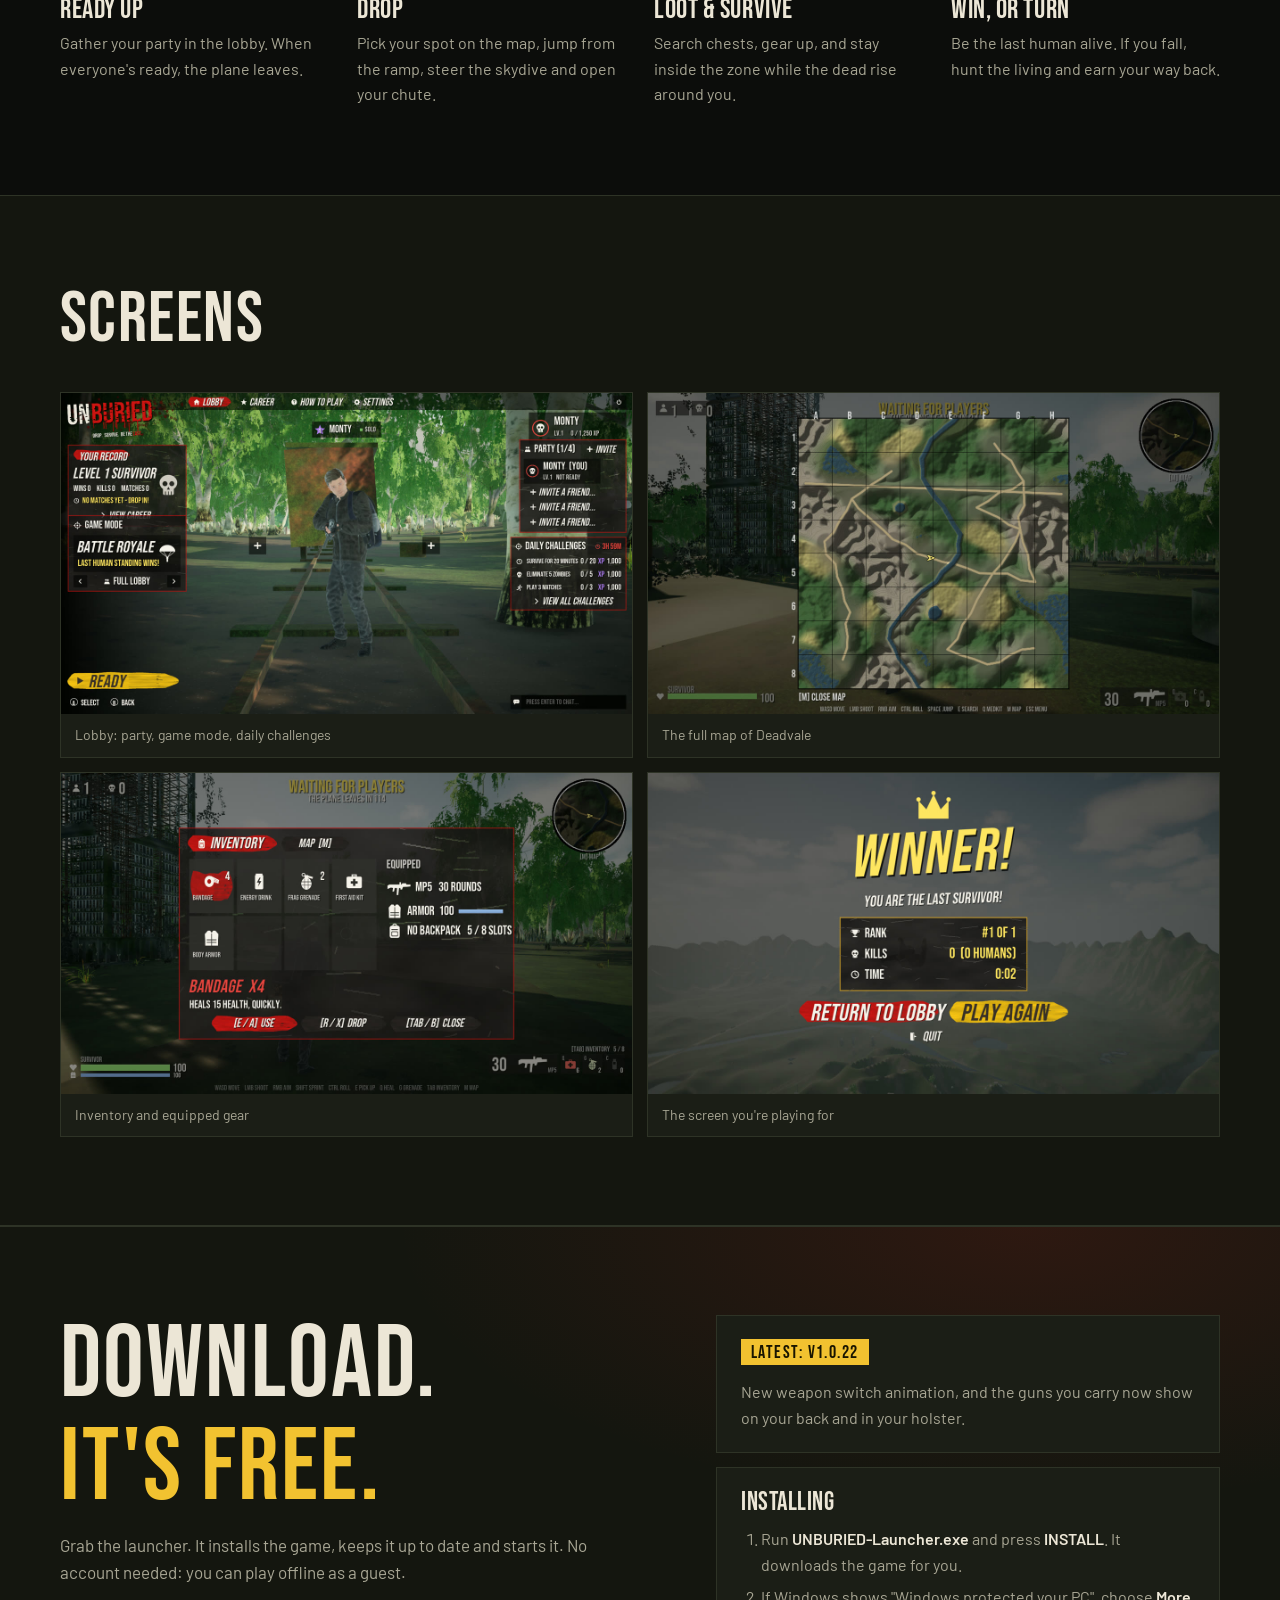
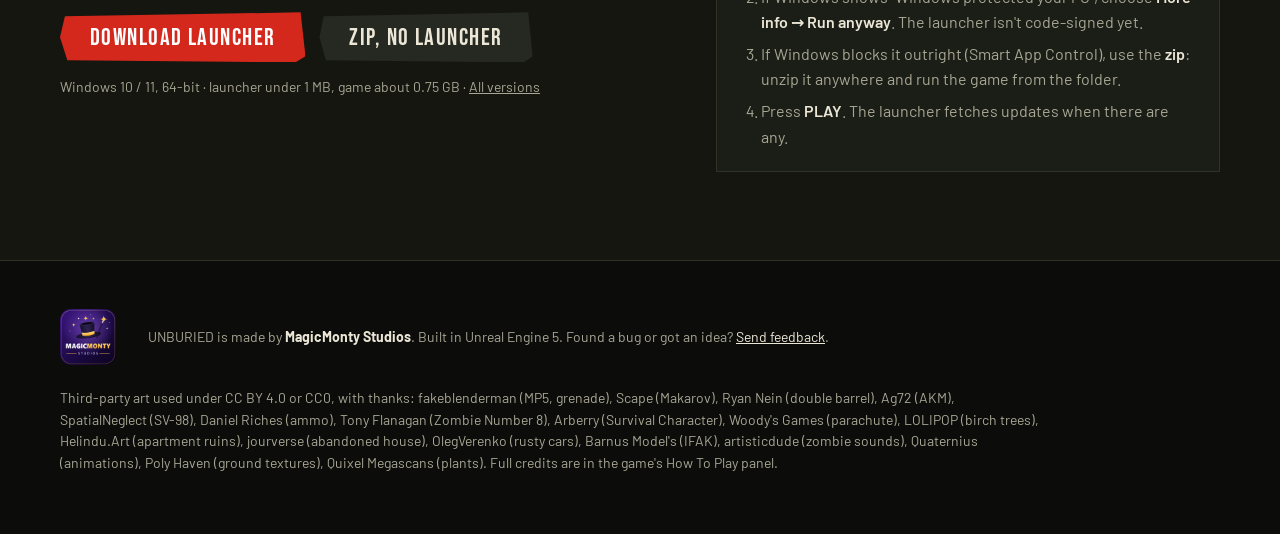
==== commit 9ec180a5: "Add feedback page Co-Authored-By: Claude Fable 5.2 <noreply@anthropic.com>" ====
--- a/index.html
+++ b/index.html
@@ -158,6 +158,7 @@
   <a class="link" href="#clips">Clips</a>
   <a class="link" href="#features">Features</a>
   <a class="link" href="#match">How it plays</a>
+  <a class="link" href="feedback.html">Feedback</a>
   <a class="btn small" href="#download">Download free</a>
 </header>
 
@@ -300,7 +301,7 @@
   <div class="wrap">
     <div class="row">
       <img src="media/studio.png" alt="MagicMonty Studios" width="56" height="56">
-      <span>UNBURIED is made by <b style="color:var(--bone)">MagicMonty Studios</b>. Built in Unreal Engine 5.</span>
+      <span>UNBURIED is made by <b style="color:var(--bone)">MagicMonty Studios</b>. Built in Unreal Engine 5. Found a bug or got an idea? <a href="feedback.html">Send feedback</a>.</span>
     </div>
     <p class="credits">Third-party art used under CC BY 4.0 or CC0, with thanks: fakeblenderman (MP5, grenade), Scape (Makarov), Ryan Nein (double barrel), Ag72 (AKM), SpatialNeglect (SV-98), Daniel Riches (ammo), Tony Flanagan (Zombie Number 8), Arberry (Survival Character), Woody's Games (parachute), LOLIPOP (birch trees), Helindu.Art (apartment ruins), jourverse (abandoned house), OlegVerenko (rusty cars), Barnus Model's (IFAK), artisticdude (zombie sounds), Quaternius (animations), Poly Haven (ground textures), Quixel Megascans (plants). Full credits are in the game's How To Play panel.</p>
   </div>
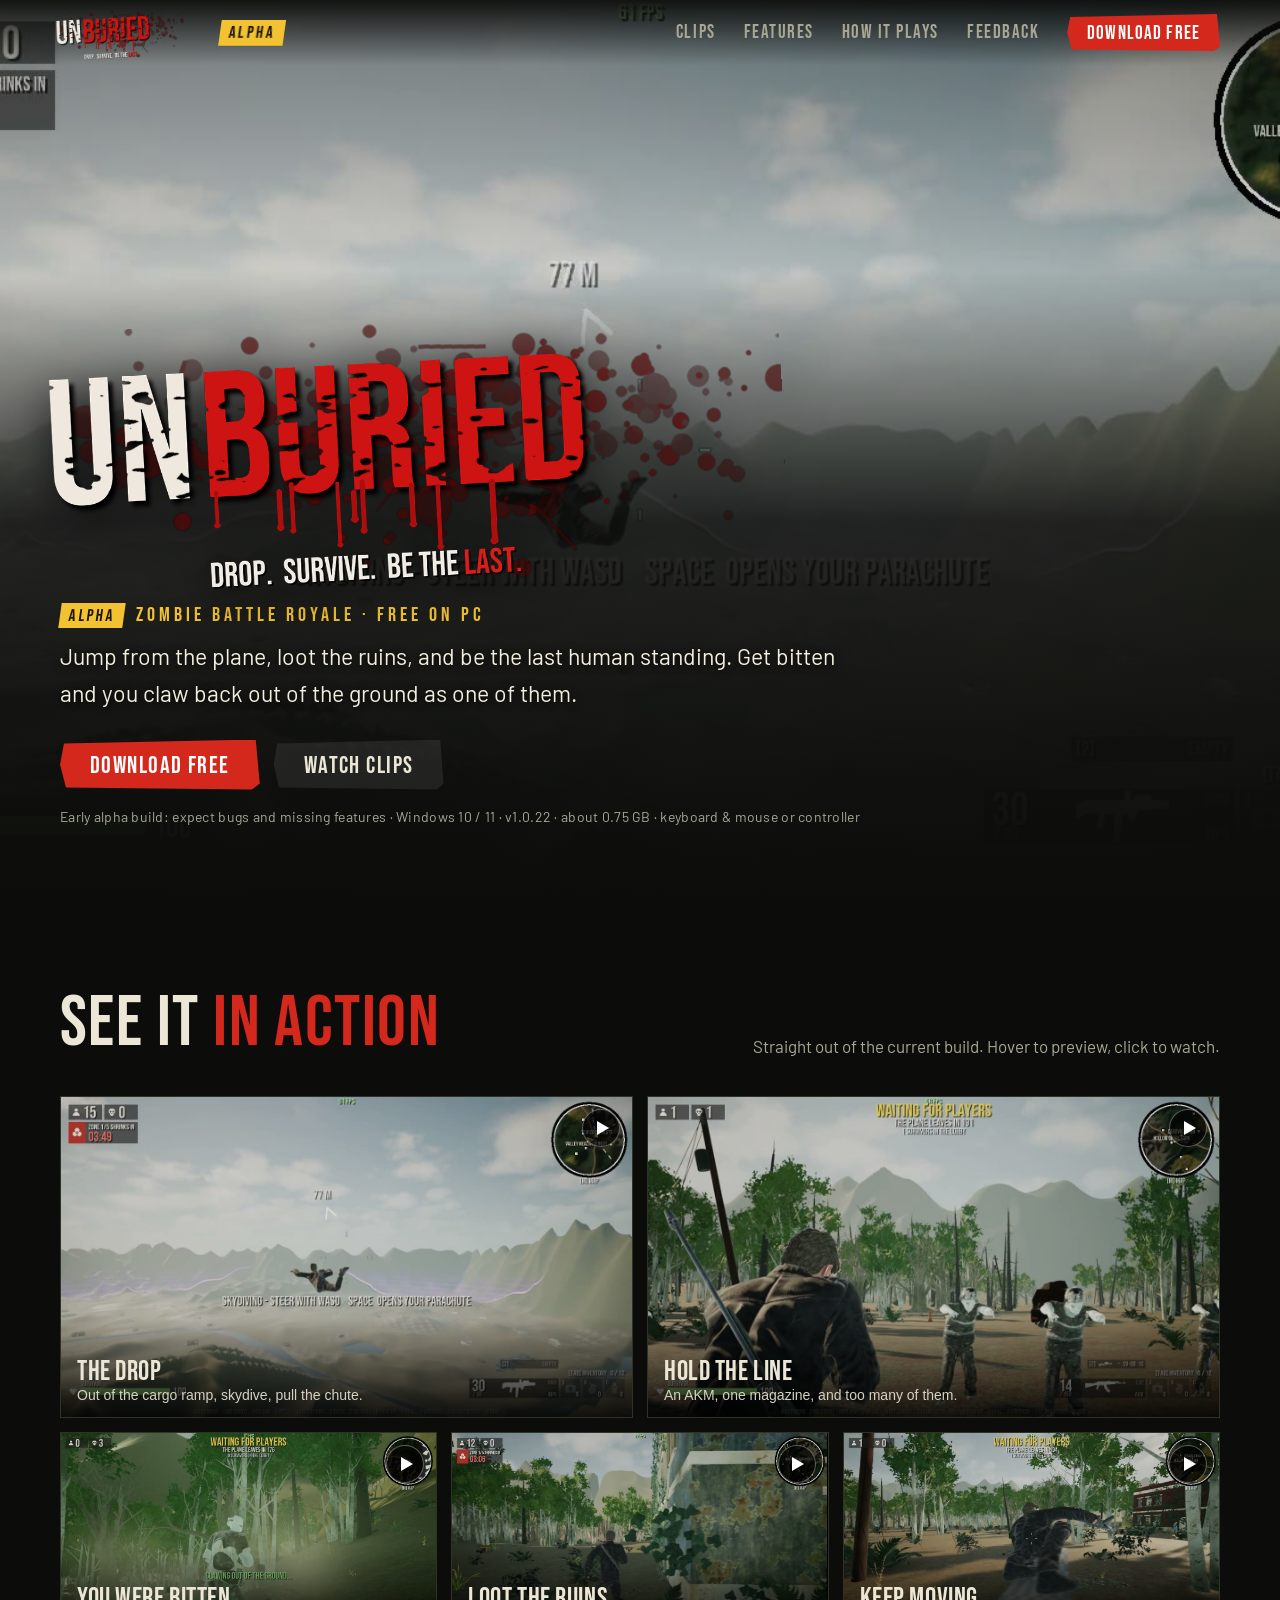
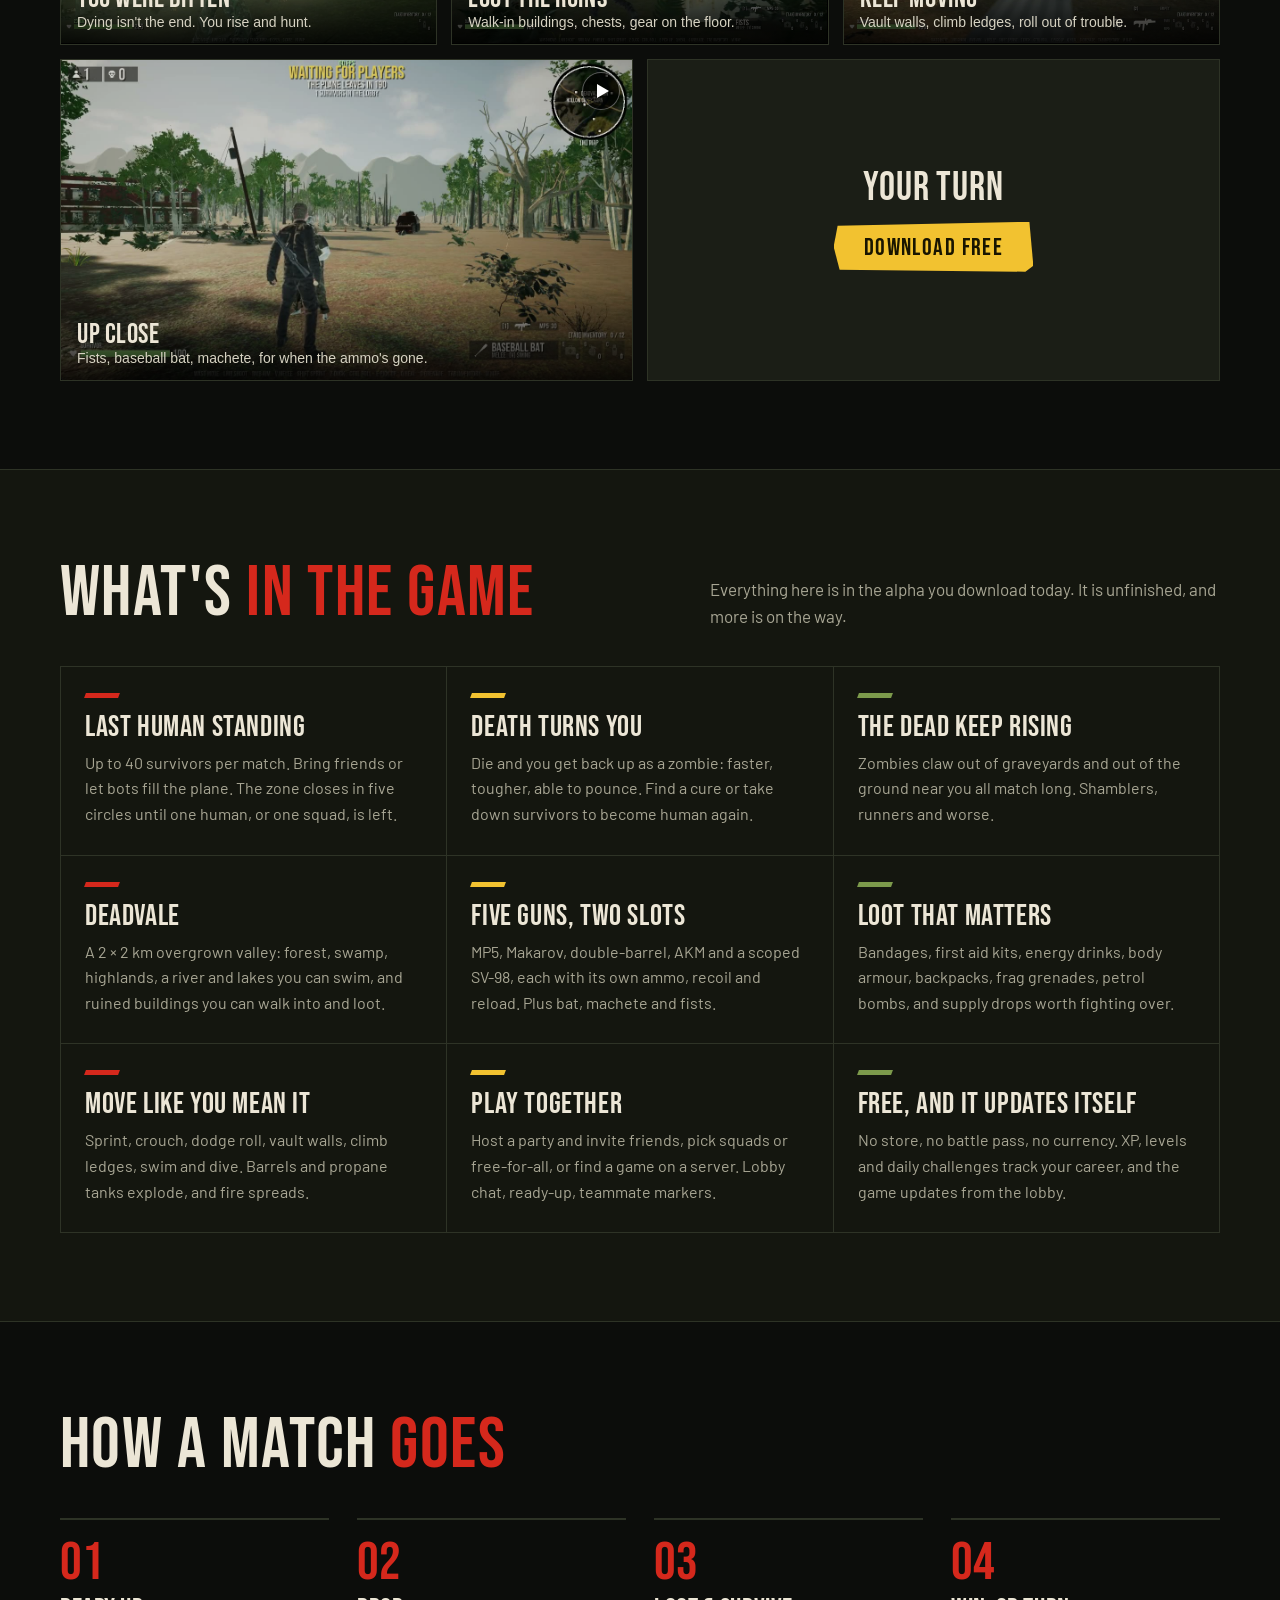
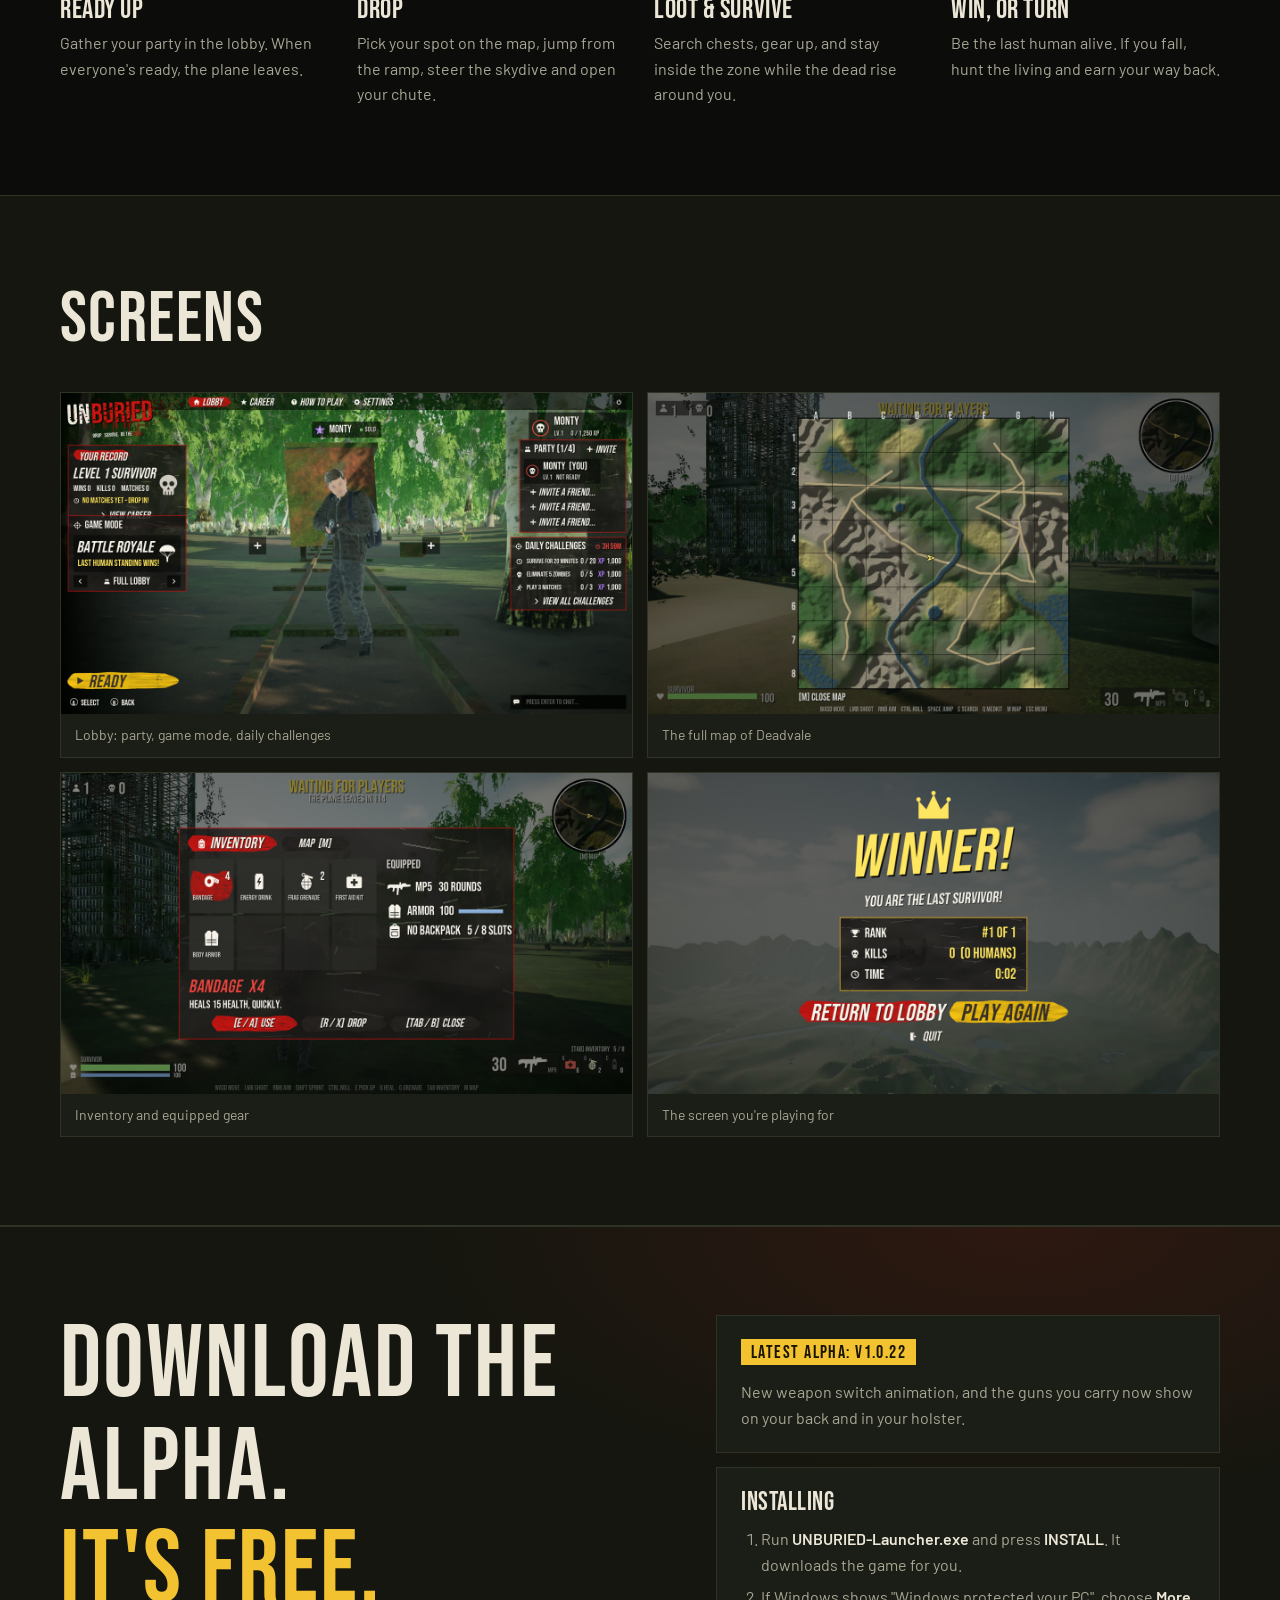
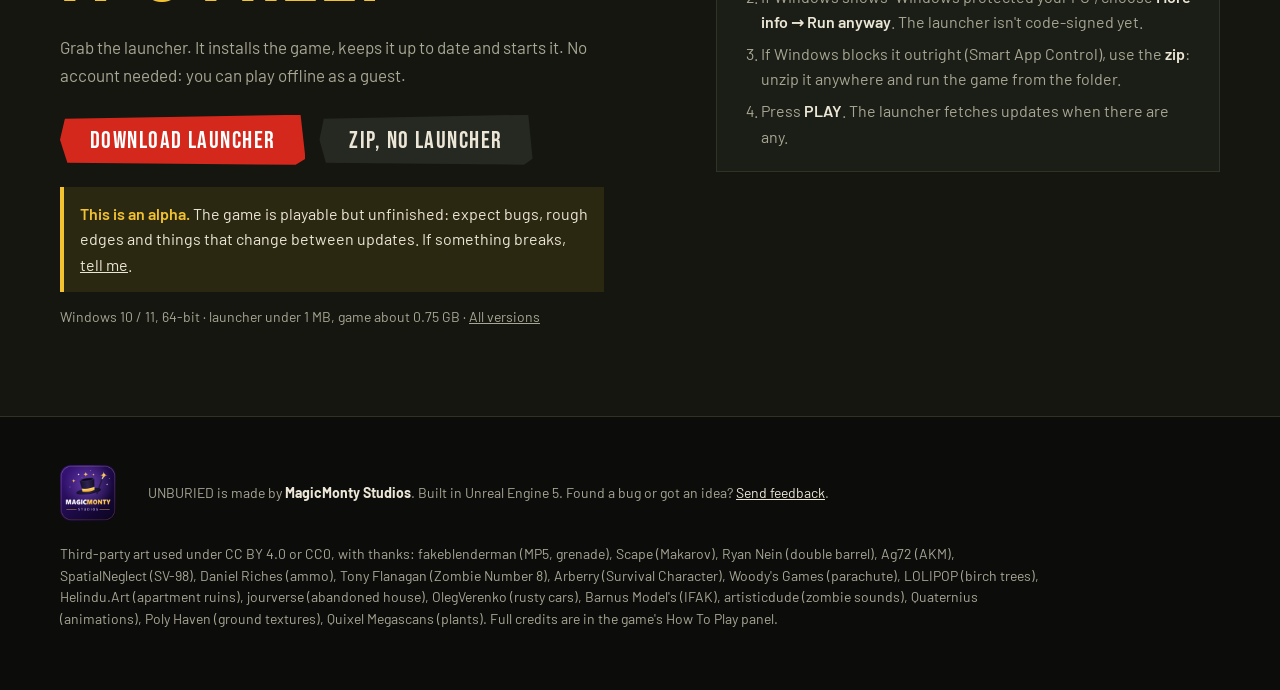
==== commit 19bf30cf: "Mark the game as alpha across the site Co-Authored-By: Claude Fable 5.2 <noreply@anthropic.com>" ====
--- a/index.html
+++ b/index.html
@@ -3,8 +3,8 @@
 <head>
 <meta charset="utf-8">
 <meta name="viewport" content="width=device-width, initial-scale=1">
-<title>UNBURIED — free zombie battle royale for PC</title>
-<meta name="description" content="UNBURIED is a free zombie battle royale for Windows. Drop in, loot up, be the last human standing. Die and you rise as a zombie.">
+<title>UNBURIED (Alpha) — free zombie battle royale for PC</title>
+<meta name="description" content="UNBURIED is a free zombie battle royale for Windows, now in alpha. Drop in, loot up, be the last human standing. Die and you rise as a zombie.">
 <meta property="og:title" content="UNBURIED — free zombie battle royale">
 <meta property="og:description" content="Drop in, loot up, be the last human standing. Die and you rise as a zombie. Free for Windows.">
 <meta property="og:image" content="media/fight.jpg">
@@ -36,6 +36,9 @@
   background:linear-gradient(#0c0d0bee,#0c0d0b00);transition:background .2s}
 .nav.solid{background:#0c0d0bf2;border-bottom:1px solid var(--line)}
 .logo{font:400 30px/1 var(--display);letter-spacing:.03em;text-decoration:none;margin-right:auto}
+.logo{margin-right:0}
+.nav .alpha{margin-right:auto}
+.alpha{font:400 17px/1 var(--display);letter-spacing:.14em;color:#191500;background:var(--hazard);padding:5px 9px 3px;transform:skewX(-8deg);text-decoration:none;white-space:nowrap}
 .logo img{height:52px;width:auto;margin:-6px 0 -10px -8px}
 .nav a.link{font:400 19px/1 var(--display);letter-spacing:.08em;text-decoration:none;color:var(--ash)}
 .nav a.link:hover{color:var(--bone)}
@@ -43,7 +46,7 @@
 
 /* buttons: the game's brush-stroke buttons */
 .btn{display:inline-flex;align-items:center;gap:10px;font:400 24px/1 var(--display);letter-spacing:.06em;text-decoration:none;
-  padding:14px 30px 12px;color:#fff;background:var(--blood);border:0;cursor:pointer;
+  padding:14px 30px 12px;color:#fff;background:var(--blood);border:0;cursor:pointer;white-space:nowrap;
   clip-path:polygon(2% 8%,98% 0,100% 88%,96% 100%,3% 96%,0 50%);transition:transform .12s,background .12s}
 .btn:hover{background:#ea3327;transform:translateY(-2px) rotate(-.4deg)}
 .btn.small{font-size:19px;padding:10px 20px 8px}
@@ -131,6 +134,8 @@
 .dl h2 span{color:var(--hazard)}
 .dl .sub{color:var(--ash);margin:12px 0 26px;max-width:32em}
 .dl .opts{display:flex;flex-wrap:wrap;gap:14px;align-items:center}
+.alpha-note{margin-top:22px;padding:14px 16px;border-left:4px solid var(--hazard);background:#f2c2301a;max-width:34em;font-size:16px}
+.alpha-note b{color:var(--hazard);font-weight:600}
 .dl .fine{margin-top:14px;font-size:14px;color:var(--ash)}
 .card{background:var(--panel);border:1px solid var(--line);padding:22px 24px}
 .card + .card{margin-top:14px}
@@ -155,6 +160,7 @@
 
 <header class="nav" id="nav">
   <a class="logo" href="#top" aria-label="UNBURIED home"><img src="media/logo.png" alt="UNBURIED" width="1400" height="520"></a>
+  <a class="alpha" href="#alpha" title="This is an early alpha build">Alpha</a>
   <a class="link" href="#clips">Clips</a>
   <a class="link" href="#features">Features</a>
   <a class="link" href="#match">How it plays</a>
@@ -167,13 +173,13 @@
   <video id="heroVideo" src="media/drop.mp4" poster="media/drop.jpg" muted loop playsinline autoplay preload="metadata" aria-hidden="true"></video>
   <div class="wrap hero-in">
     <h1><img src="media/logo.png" alt="UNBURIED. Drop. Survive. Be the last." width="1400" height="520"></h1>
-    <p class="eyebrow">Zombie battle royale · Free on PC</p>
+    <p class="eyebrow"><span class="alpha" style="display:inline-block;margin-right:12px;letter-spacing:.14em">Alpha</span>Zombie battle royale · Free on PC</p>
     <p class="lede">Jump from the plane, loot the ruins, and be the last human standing. Get bitten and you claw back out of the ground as one of them.</p>
     <div class="cta">
       <a class="btn" href="#download">Download free</a>
       <a class="btn ghost" href="#clips">Watch clips</a>
     </div>
-    <p class="meta">Windows 10 / 11 · <span data-ver>v1.0.22</span> · about 0.75 GB · keyboard &amp; mouse or controller</p>
+    <p class="meta">Early alpha build: expect bugs and missing features · Windows 10 / 11 · <span data-ver>v1.0.22</span> · about 0.75 GB · keyboard &amp; mouse or controller</p>
   </div>
 </div>
 
@@ -225,7 +231,7 @@
   <div class="wrap">
     <div class="head">
       <h2>What's <span>in the game</span></h2>
-      <p>Everything here is in the build you download today.</p>
+      <p>Everything here is in the alpha you download today. It is unfinished, and more is on the way.</p>
     </div>
     <div class="feats">
       <div class="feat"><h3>Last human standing</h3><p>Up to 40 survivors per match. Bring friends or let bots fill the plane. The zone closes in five circles until one human, or one squad, is left.</p></div>
@@ -270,17 +276,18 @@
 <section id="download" class="dl">
   <div class="wrap dl-grid">
     <div>
-      <h2>Download.<br><span>It's free.</span></h2>
+      <h2>Download the alpha.<br><span>It's free.</span></h2>
       <p class="sub">Grab the launcher. It installs the game, keeps it up to date and starts it. No account needed: you can play offline as a guest.</p>
       <div class="opts">
         <a class="btn" id="dlLauncher" href="https://github.com/montypyphon-lang/UNBURIED-releases/releases/latest/download/UNBURIED-Launcher.exe">Download launcher</a>
         <a class="btn ghost" id="dlZip" href="https://github.com/montypyphon-lang/UNBURIED-releases/releases/latest">Zip, no launcher</a>
       </div>
+      <p class="alpha-note" id="alpha"><b>This is an alpha.</b> The game is playable but unfinished: expect bugs, rough edges and things that change between updates. If something breaks, <a href="feedback.html">tell me</a>.</p>
       <p class="fine">Windows 10 / 11, 64-bit · launcher under 1 MB, game <span id="dlSize">about 0.75 GB</span> · <a href="https://github.com/montypyphon-lang/UNBURIED-releases/releases">All versions</a></p>
     </div>
     <div>
       <div class="card">
-        <span class="ver">Latest: <span data-ver>v1.0.22</span><span id="verDate"></span></span>
+        <span class="ver">Latest alpha: <span data-ver>v1.0.22</span><span id="verDate"></span></span>
         <p id="notes">New weapon switch animation, and the guns you carry now show on your back and in your holster.</p>
       </div>
       <div class="card">
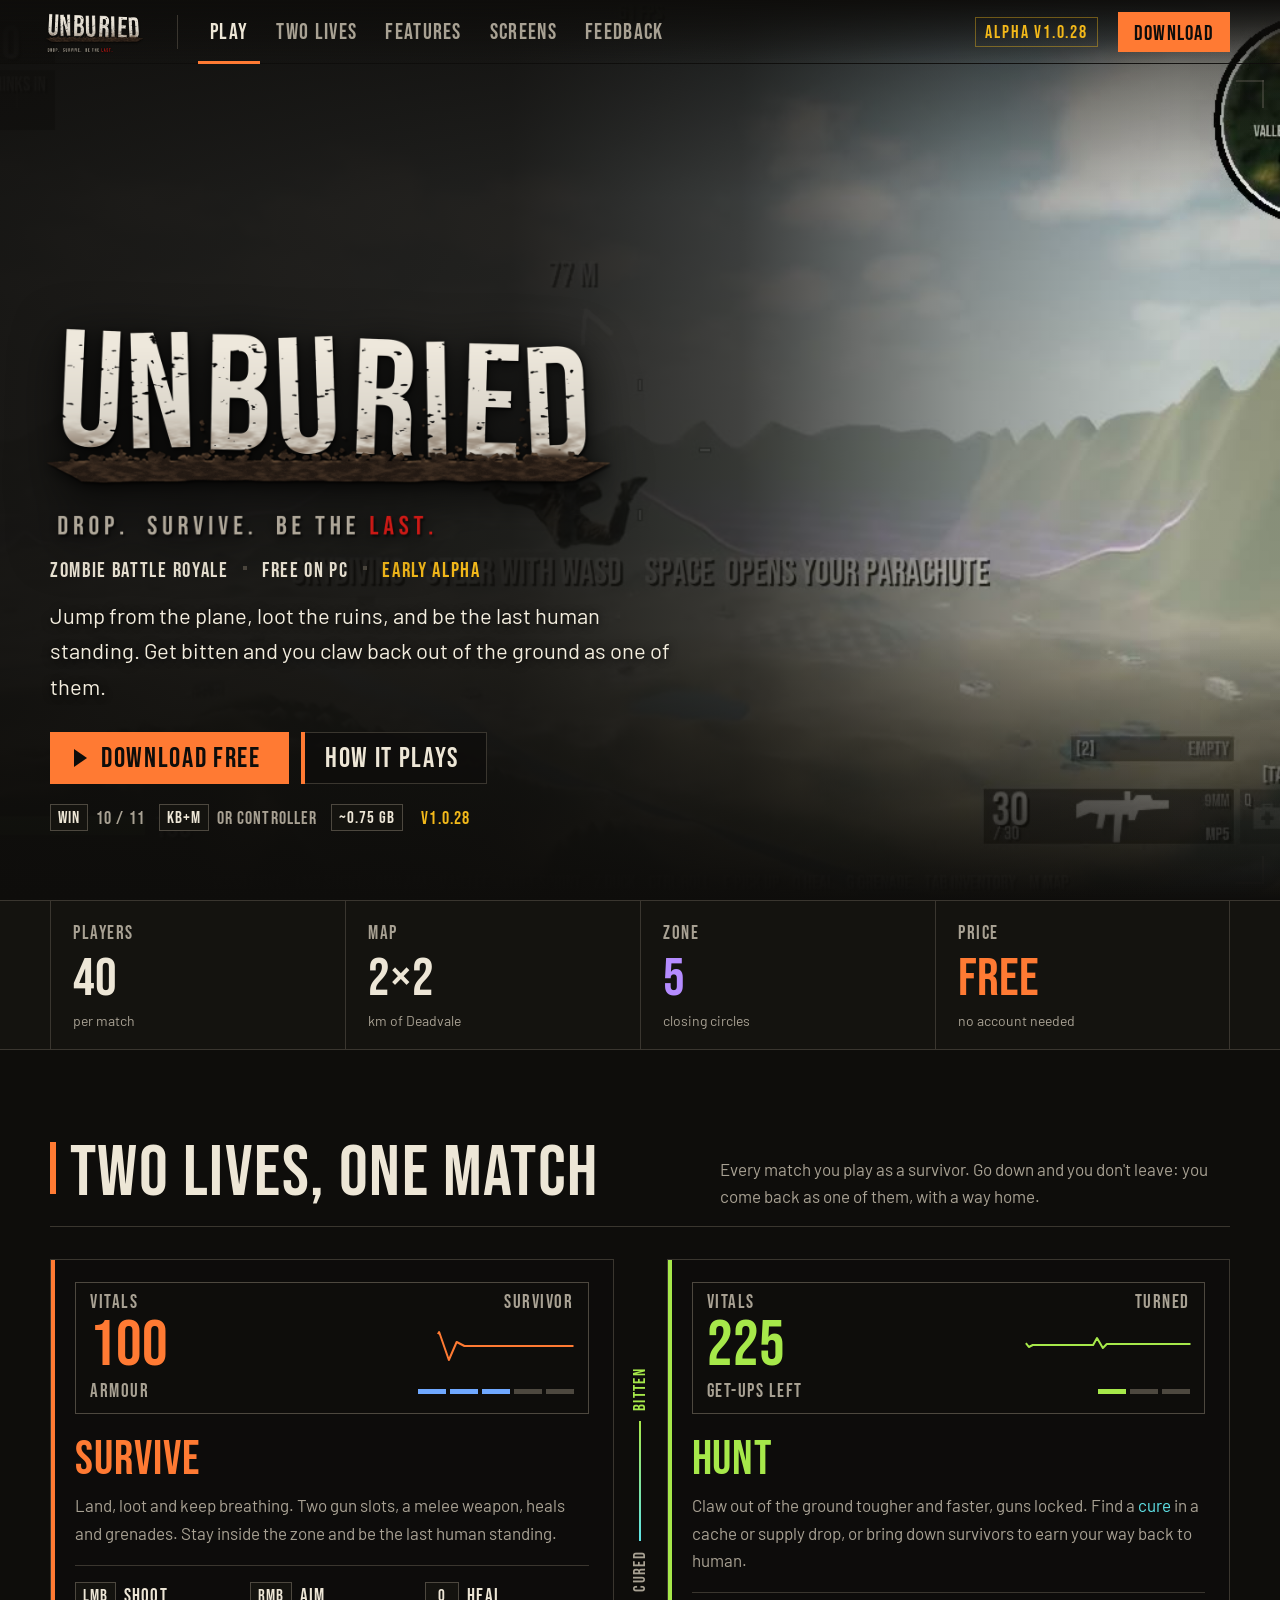
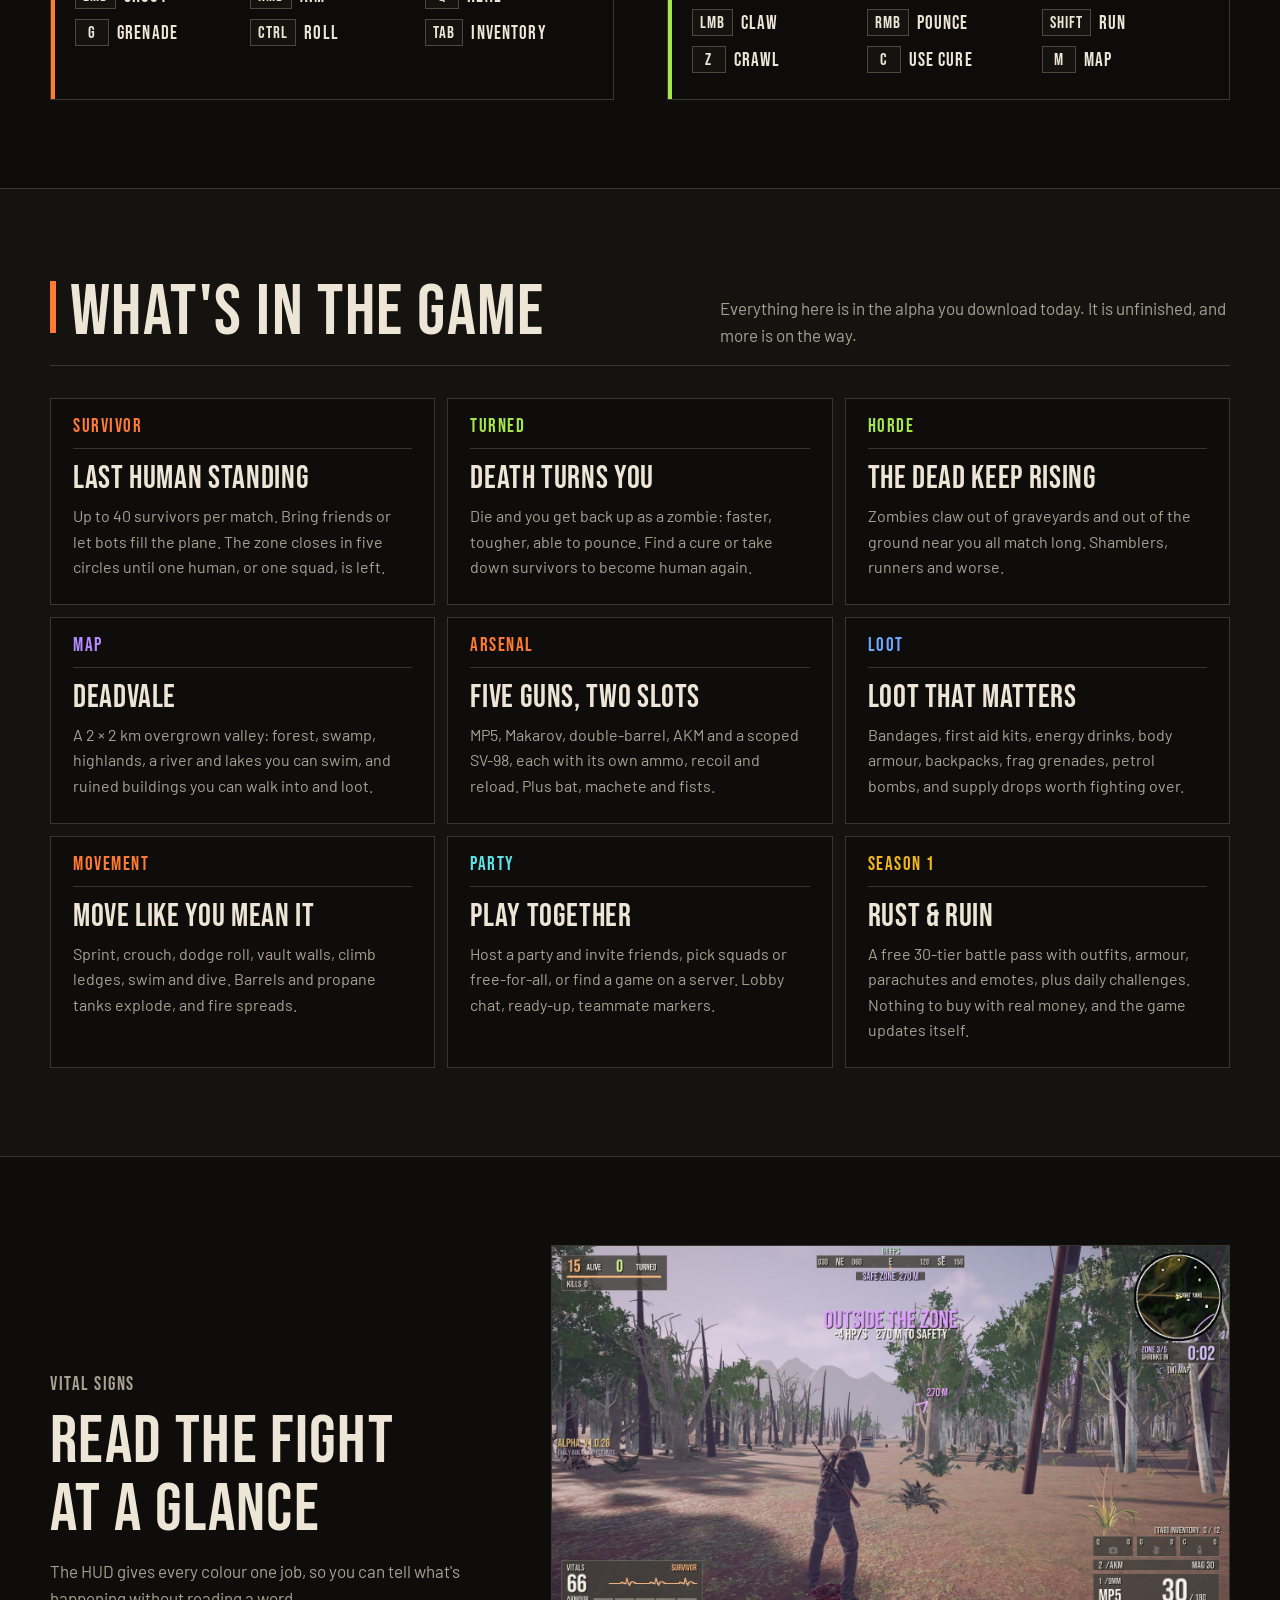
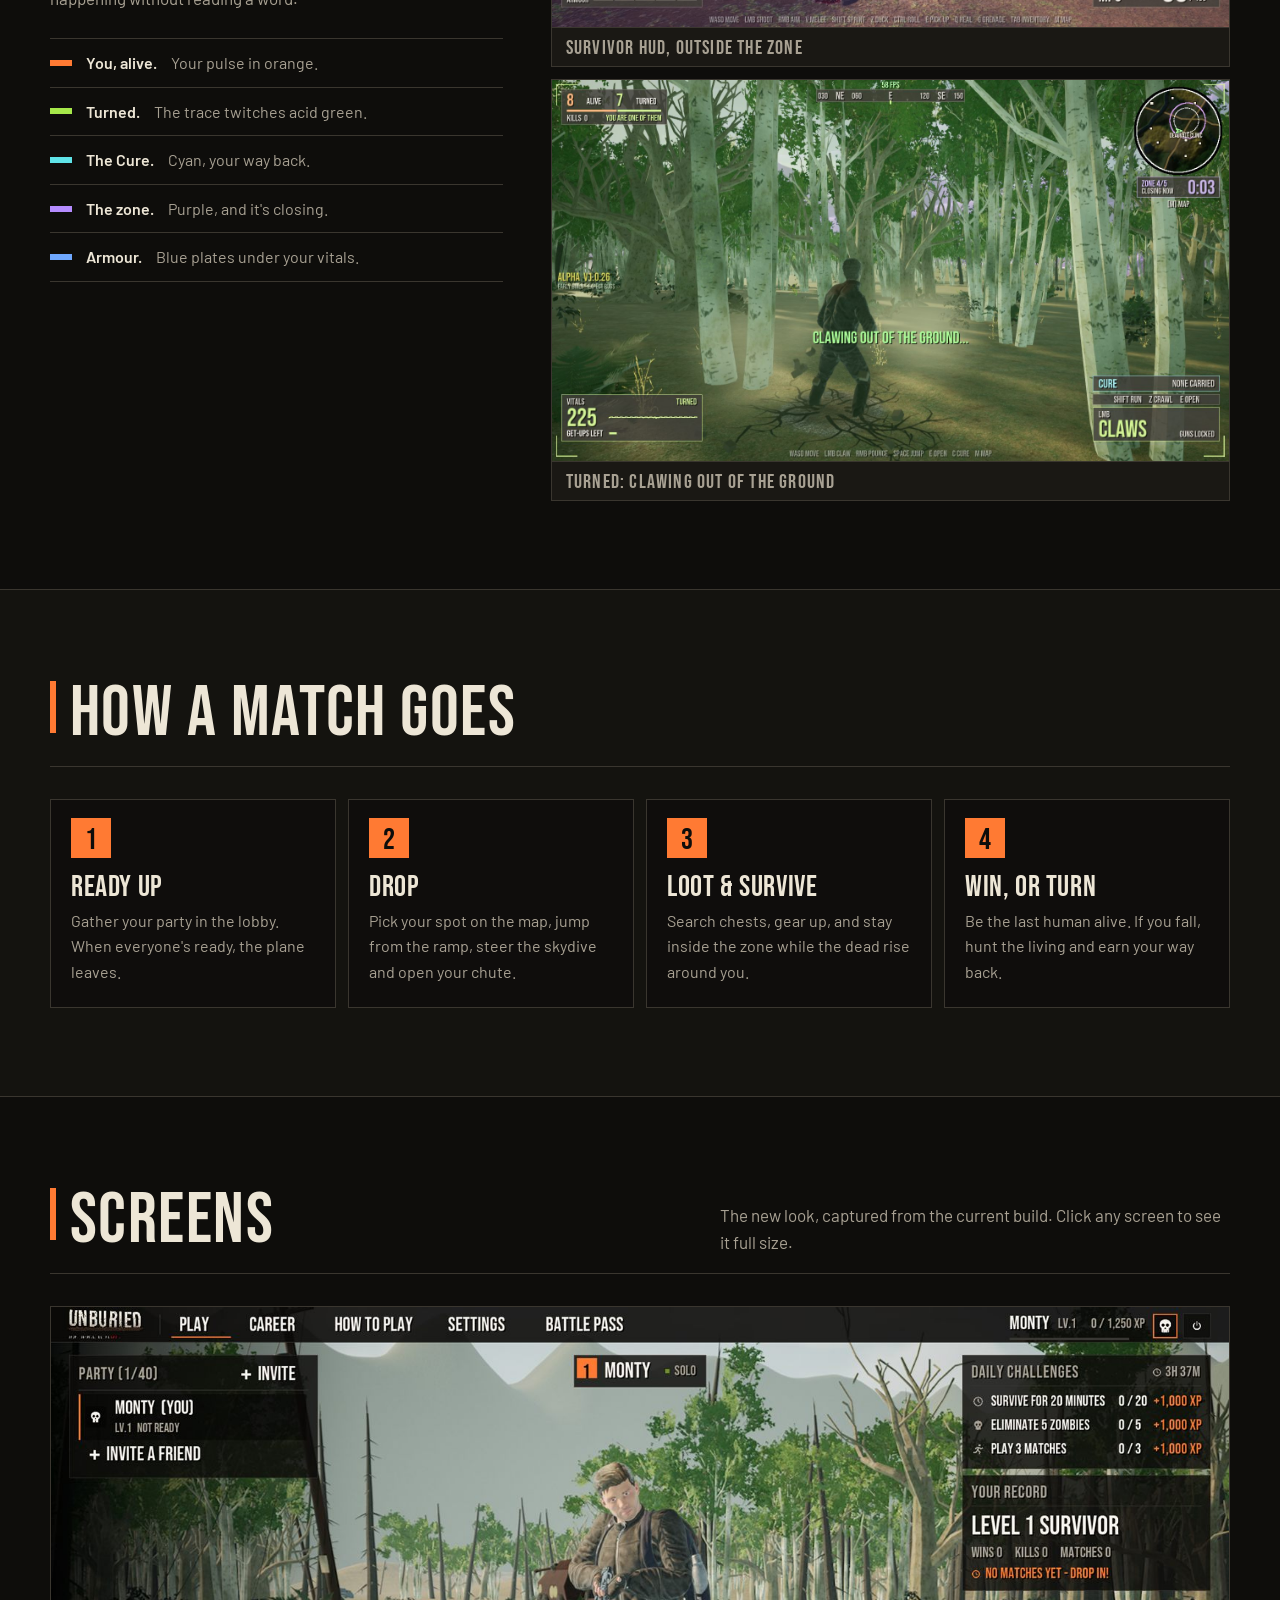
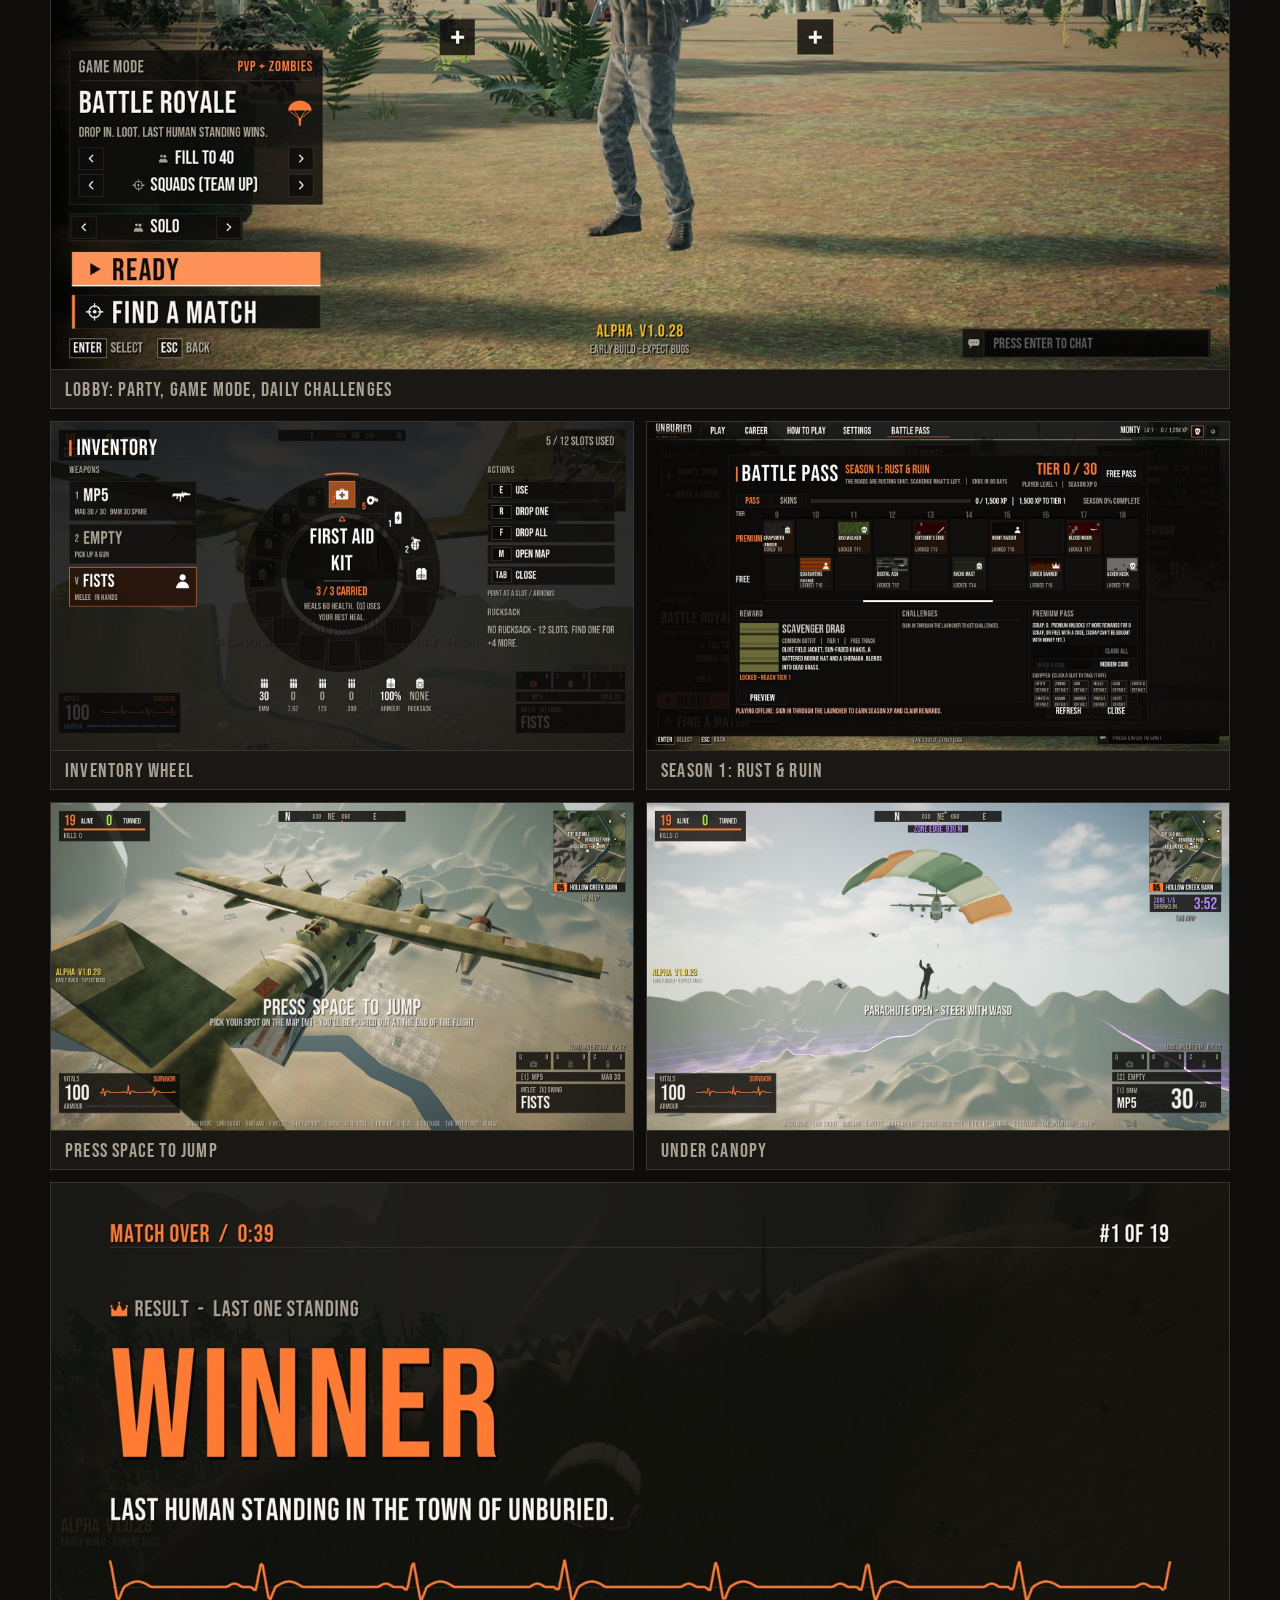
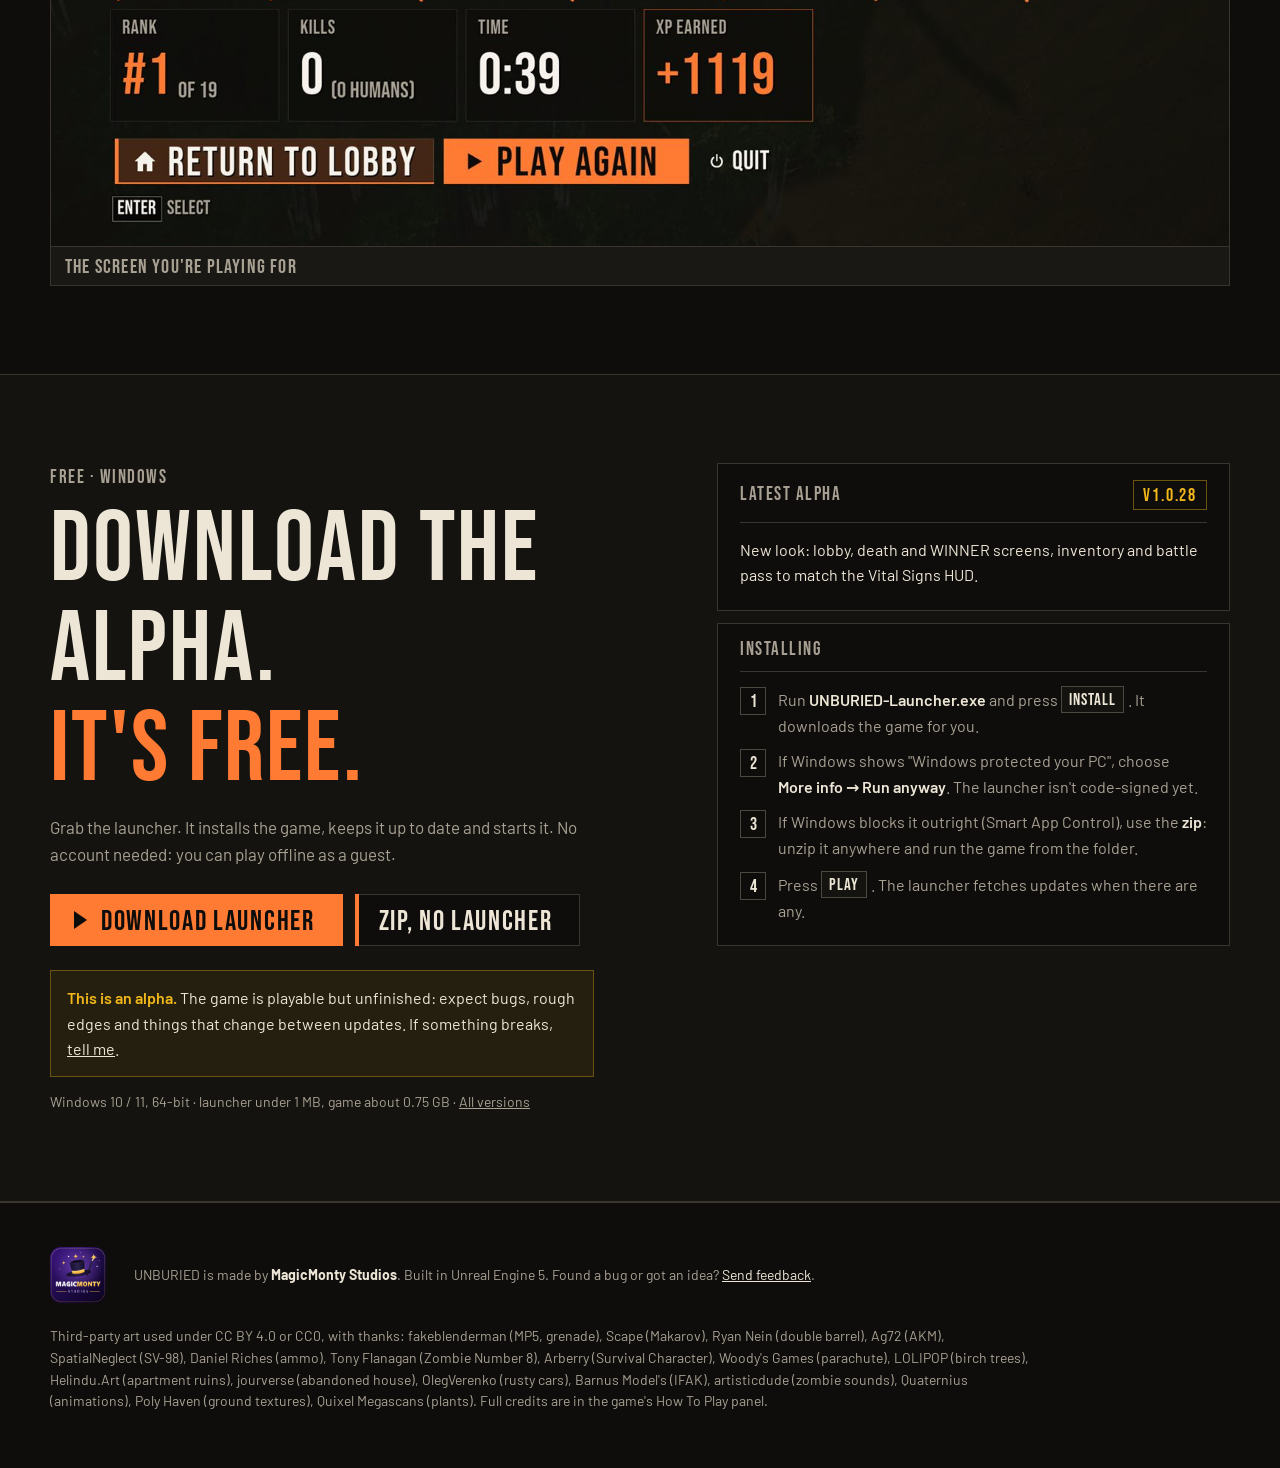
==== commit e01b65b8: "New look to match the in-game UI, fresh screenshots Restyle both pages to the Vital Signs HUD look (" ====
--- a/index.html
+++ b/index.html
@@ -7,222 +7,90 @@
 <meta name="description" content="UNBURIED is a free zombie battle royale for Windows, now in alpha. Drop in, loot up, be the last human standing. Die and you rise as a zombie.">
 <meta property="og:title" content="UNBURIED — free zombie battle royale">
 <meta property="og:description" content="Drop in, loot up, be the last human standing. Die and you rise as a zombie. Free for Windows.">
-<meta property="og:image" content="media/fight.jpg">
+<meta property="og:image" content="media/shot-hud.jpg">
+<meta name="theme-color" content="#0e0d0b">
 <link rel="icon" href="favicon.ico">
 <link rel="preconnect" href="https://fonts.googleapis.com">
 <link rel="preconnect" href="https://fonts.gstatic.com" crossorigin>
 <link href="https://fonts.googleapis.com/css2?family=Bebas+Neue&family=Barlow:wght@400;500;600&display=swap" rel="stylesheet">
-<style>
-:root{
-  --ink:#0c0d0b; --soil:#14160f; --panel:#1b1e16; --line:#2e3326;
-  --bone:#ece6d6; --ash:#a8a694; --blood:#d5281c; --blood-dark:#8f1810;
-  --hazard:#f2c230; --moss:#7c9a4b;
-  --display:"Bebas Neue","Arial Narrow",Impact,sans-serif;
-  --body:"Barlow",system-ui,"Segoe UI",sans-serif;
-}
-*{box-sizing:border-box}
-html{scroll-behavior:smooth}
-body{margin:0;background:var(--ink);color:var(--bone);font:400 17px/1.6 var(--body);-webkit-font-smoothing:antialiased}
-img,video{display:block;max-width:100%}
-img{height:auto}
-a{color:inherit}
-h1,h2,h3{font-family:var(--display);font-weight:400;letter-spacing:.02em;line-height:1;margin:0;text-wrap:balance}
-p{margin:0}
-.wrap{width:min(1160px,100% - 40px);margin-inline:auto}
-:focus-visible{outline:2px solid var(--hazard);outline-offset:3px}
-
-/* nav */
-.nav{position:fixed;inset:0 0 auto 0;z-index:20;display:flex;align-items:center;gap:28px;padding:14px max(20px,calc((100% - 1160px)/2));
-  background:linear-gradient(#0c0d0bee,#0c0d0b00);transition:background .2s}
-.nav.solid{background:#0c0d0bf2;border-bottom:1px solid var(--line)}
-.logo{font:400 30px/1 var(--display);letter-spacing:.03em;text-decoration:none;margin-right:auto}
-.logo{margin-right:0}
-.nav .alpha{margin-right:auto}
-.alpha{font:400 17px/1 var(--display);letter-spacing:.14em;color:#191500;background:var(--hazard);padding:5px 9px 3px;transform:skewX(-8deg);text-decoration:none;white-space:nowrap}
-.logo img{height:52px;width:auto;margin:-6px 0 -10px -8px}
-.nav a.link{font:400 19px/1 var(--display);letter-spacing:.08em;text-decoration:none;color:var(--ash)}
-.nav a.link:hover{color:var(--bone)}
-@media (max-width:640px){.nav a.link{display:none}}
-
-/* buttons: the game's brush-stroke buttons */
-.btn{display:inline-flex;align-items:center;gap:10px;font:400 24px/1 var(--display);letter-spacing:.06em;text-decoration:none;
-  padding:14px 30px 12px;color:#fff;background:var(--blood);border:0;cursor:pointer;white-space:nowrap;
-  clip-path:polygon(2% 8%,98% 0,100% 88%,96% 100%,3% 96%,0 50%);transition:transform .12s,background .12s}
-.btn:hover{background:#ea3327;transform:translateY(-2px) rotate(-.4deg)}
-.btn.small{font-size:19px;padding:10px 20px 8px}
-.btn.yellow{background:var(--hazard);color:#191500}
-.btn.yellow:hover{background:#ffd445}
-.btn.ghost{background:#ffffff14;color:var(--bone)}
-.btn.ghost:hover{background:#ffffff26}
-
-/* hero */
-.hero{position:relative;min-height:100svh;display:grid;align-items:end;overflow:hidden;isolation:isolate}
-.hero video,.hero .still{position:absolute;inset:0;width:100%;height:100%;object-fit:cover;z-index:-2}
-.hero::after{content:"";position:absolute;inset:0;z-index:-1;
-  background:linear-gradient(180deg,#0c0d0b66 0,#0c0d0b22 30%,#0c0d0be0 58%,#0c0d0bf2 80%,var(--ink) 100%)}
-.hero-in{padding:120px 0 72px}
-.eyebrow{font:400 20px/1.1 var(--display);letter-spacing:.2em;color:var(--hazard);margin-bottom:10px}
-.hero h1{margin:4px 0 6px}
-.hero h1 img{width:min(760px,100%);margin-left:-3%;filter:drop-shadow(0 6px 24px #000c)}
-.hero p.lede{font-size:clamp(18px,2.2vw,23px);max-width:34em;color:#f3eede;text-shadow:0 1px 8px #000}
-.hero .cta{display:flex;flex-wrap:wrap;gap:14px;align-items:center;margin-top:28px}
-.hero .meta{margin-top:16px;font-size:14px;color:var(--ash);letter-spacing:.02em}
-
-/* sections */
-section{padding:88px 0}
-.head{display:flex;flex-wrap:wrap;align-items:end;justify-content:space-between;gap:12px 32px;margin-bottom:36px}
-.head h2{font-size:clamp(44px,6vw,72px)}
-.head h2 span{color:var(--blood)}
-.head p{max-width:30em;color:var(--ash)}
-
-/* clips */
-.clips{display:grid;grid-template-columns:repeat(6,1fr);gap:14px}
-.clip{position:relative;grid-column:span 2;padding:0;border:1px solid var(--line);background:#000;color:inherit;cursor:pointer;overflow:hidden;aspect-ratio:16/9;text-align:left}
-.clip.big{grid-column:span 3}
-.clip video{width:100%;height:100%;object-fit:cover;transition:transform .4s,opacity .2s;opacity:.86}
-.clip:hover video,.clip:focus-visible video{transform:scale(1.03);opacity:1}
-.clip .cap{position:absolute;inset:auto 0 0 0;padding:40px 16px 12px;background:linear-gradient(#0000,#000d);pointer-events:none}
-.clip .cap h3{font-size:28px}
-.clip .cap p{font-size:14px;color:#d6d2c2;line-height:1.35}
-.clip .play{position:absolute;top:12px;right:12px;width:38px;height:38px;border-radius:50%;background:#000a;border:1px solid #fff5;display:grid;place-items:center;pointer-events:none}
-.clip .play::before{content:"";border-left:12px solid #fff;border-block:7px solid transparent;margin-left:3px}
-@media (max-width:860px){.clip,.clip.big{grid-column:span 3}}
-@media (max-width:560px){.clip,.clip.big{grid-column:span 6}}
-
-/* lightbox */
-dialog{border:0;padding:0;background:#000;width:min(1280px,96vw);max-height:92vh;color:var(--bone)}
-dialog::backdrop{background:#000d}
-dialog video{width:100%;aspect-ratio:16/9;max-height:82vh;background:#000}
-dialog .bar{display:flex;align-items:center;justify-content:space-between;gap:16px;padding:10px 14px;background:var(--panel)}
-dialog .bar strong{font:400 24px/1 var(--display);letter-spacing:.05em}
-dialog .bar button{background:none;border:1px solid var(--line);color:var(--bone);font:400 18px/1 var(--display);letter-spacing:.08em;padding:8px 14px 6px;cursor:pointer}
-dialog .bar button:hover{border-color:var(--bone)}
-
-/* features */
-.band{background:var(--soil);border-block:1px solid var(--line)}
-.feats{display:grid;grid-template-columns:repeat(3,1fr);gap:1px;background:var(--line);border:1px solid var(--line)}
-.feat{background:var(--soil);padding:26px 24px 28px}
-.feat h3{font-size:30px;margin-bottom:8px}
-.feat h3::before{content:"";display:block;width:34px;height:5px;background:var(--blood);margin-bottom:14px;transform:skewX(-20deg)}
-.feat:nth-child(3n+2) h3::before{background:var(--hazard)}
-.feat:nth-child(3n) h3::before{background:var(--moss)}
-.feat p{color:var(--ash);font-size:16px}
-@media (max-width:860px){.feats{grid-template-columns:repeat(2,1fr)}}
-@media (max-width:560px){.feats{grid-template-columns:1fr}}
-
-/* match flow */
-.flow{display:grid;grid-template-columns:repeat(4,1fr);gap:28px;counter-reset:step}
-.flow li{list-style:none;counter-increment:step;border-top:2px solid var(--line);padding-top:16px}
-.flow li::before{content:"0" counter(step);font:400 54px/1 var(--display);color:var(--blood)}
-.flow h3{font-size:28px;margin:6px 0 6px}
-.flow p{color:var(--ash);font-size:16px}
-ol.flow{margin:0;padding:0}
-@media (max-width:860px){.flow{grid-template-columns:repeat(2,1fr)}}
-@media (max-width:480px){.flow{grid-template-columns:1fr}}
-
-/* shots */
-.shots{display:grid;grid-template-columns:repeat(2,1fr);gap:14px}
-.shots figure{margin:0;border:1px solid var(--line);background:#000}
-.shots figcaption{padding:10px 14px;font-size:14px;color:var(--ash);background:var(--panel)}
-@media (max-width:640px){.shots{grid-template-columns:1fr}}
-
-/* download */
-.dl{background:
-  radial-gradient(900px 400px at 80% 0,#d5281c22,#0000 70%),var(--soil);border-block:1px solid var(--line)}
-.dl-grid{display:grid;grid-template-columns:1.1fr .9fr;gap:40px;align-items:start}
-.dl h2{font-size:clamp(56px,8vw,104px)}
-.dl h2 span{color:var(--hazard)}
-.dl .sub{color:var(--ash);margin:12px 0 26px;max-width:32em}
-.dl .opts{display:flex;flex-wrap:wrap;gap:14px;align-items:center}
-.alpha-note{margin-top:22px;padding:14px 16px;border-left:4px solid var(--hazard);background:#f2c2301a;max-width:34em;font-size:16px}
-.alpha-note b{color:var(--hazard);font-weight:600}
-.dl .fine{margin-top:14px;font-size:14px;color:var(--ash)}
-.card{background:var(--panel);border:1px solid var(--line);padding:22px 24px}
-.card + .card{margin-top:14px}
-.card h3{font-size:26px;margin-bottom:10px}
-.card ol,.card ul{margin:0;padding-left:20px;color:var(--ash);font-size:16px}
-.card li + li{margin-top:6px}
-.card b{color:var(--bone);font-weight:600}
-.ver{display:inline-block;font:400 18px/1 var(--display);letter-spacing:.08em;color:#191500;background:var(--hazard);padding:5px 10px 3px;margin-bottom:14px}
-#notes{color:var(--ash);font-size:16px}
-@media (max-width:860px){.dl-grid{grid-template-columns:1fr}}
-
-footer{padding:48px 0 60px;color:var(--ash);font-size:14px}
-footer .row{display:flex;flex-wrap:wrap;gap:20px 32px;align-items:center;margin-bottom:22px}
-footer img{width:56px;height:56px;border-radius:8px}
-footer .credits{max-width:70em;line-height:1.55}
-footer a{color:var(--bone)}
-
-@media (prefers-reduced-motion:reduce){html{scroll-behavior:auto}.btn,.clip video{transition:none}}
-</style>
+<link rel="stylesheet" href="site.css">
 </head>
 <body>
 
 <header class="nav" id="nav">
   <a class="logo" href="#top" aria-label="UNBURIED home"><img src="media/logo.png" alt="UNBURIED" width="1400" height="520"></a>
-  <a class="alpha" href="#alpha" title="This is an early alpha build">Alpha</a>
-  <a class="link" href="#clips">Clips</a>
-  <a class="link" href="#features">Features</a>
-  <a class="link" href="#match">How it plays</a>
-  <a class="link" href="feedback.html">Feedback</a>
-  <a class="btn small" href="#download">Download free</a>
+  <nav class="tabs" aria-label="Sections">
+    <a href="#top" class="on">Play</a>
+    <a href="#lives">Two lives</a>
+    <a href="#features">Features</a>
+    <a href="#screens">Screens</a>
+    <a href="feedback.html">Feedback</a>
+  </nav>
+  <a class="tag-alpha" href="#alpha" title="This is an early alpha build">Alpha <span data-ver>v1.0.28</span></a>
+  <a class="btn small" href="#download">Download</a>
 </header>
 
 <main id="top">
 <div class="hero">
   <video id="heroVideo" src="media/drop.mp4" poster="media/drop.jpg" muted loop playsinline autoplay preload="metadata" aria-hidden="true"></video>
+  <span class="brackets" aria-hidden="true"></span>
   <div class="wrap hero-in">
-    <h1><img src="media/logo.png" alt="UNBURIED. Drop. Survive. Be the last." width="1400" height="520"></h1>
-    <p class="eyebrow"><span class="alpha" style="display:inline-block;margin-right:12px;letter-spacing:.14em">Alpha</span>Zombie battle royale · Free on PC</p>
-    <p class="lede">Jump from the plane, loot the ruins, and be the last human standing. Get bitten and you claw back out of the ground as one of them.</p>
-    <div class="cta">
-      <a class="btn" href="#download">Download free</a>
-      <a class="btn ghost" href="#clips">Watch clips</a>
-    </div>
-    <p class="meta">Early alpha build: expect bugs and missing features · Windows 10 / 11 · <span data-ver>v1.0.22</span> · about 0.75 GB · keyboard &amp; mouse or controller</p>
+    <div class="hero-panel">
+      <h1><img src="media/logo.png" alt="UNBURIED. Drop. Survive. Be the last." width="1400" height="520"></h1>
+      <p class="label">Zombie battle royale <span class="sep"></span> Free on PC <span class="sep"></span> <span class="c-alpha">Early alpha</span></p>
+      <p class="lede">Jump from the plane, loot the ruins, and be the last human standing. Get bitten and you claw back out of the ground as one of them.</p>
+      <div class="cta">
+        <a class="btn" href="#download"><span class="tri" aria-hidden="true"></span>Download free</a>
+        <a class="btn alt" href="#lives">How it plays</a>
+      </div>
+      <p class="keys"><kbd>Win</kbd> 10 / 11 <kbd>KB+M</kbd> or controller <kbd>~0.75 GB</kbd> <span data-ver>v1.0.28</span></p>
+    </div>
   </div>
 </div>
 
-<section id="clips">
-  <div class="wrap">
-    <div class="head">
-      <h2>See it <span>in action</span></h2>
-      <p>Straight out of the current build. Hover to preview, click to watch.</p>
-    </div>
-    <div class="clips">
-      <button class="clip big" data-src="media/drop.mp4" data-title="The drop">
-        <video src="media/drop.mp4" poster="media/drop.jpg" muted loop playsinline preload="none"></video>
-        <span class="play"></span>
-        <span class="cap"><h3>The drop</h3><p>Out of the cargo ramp, skydive, pull the chute.</p></span>
-      </button>
-      <button class="clip big" data-src="media/fight.mp4" data-title="Hold the line">
-        <video src="media/fight.mp4" poster="media/fight.jpg" muted loop playsinline preload="none"></video>
-        <span class="play"></span>
-        <span class="cap"><h3>Hold the line</h3><p>An AKM, one magazine, and too many of them.</p></span>
-      </button>
-      <button class="clip" data-src="media/turn.mp4" data-title="You were bitten">
-        <video src="media/turn.mp4" poster="media/turn.jpg" muted loop playsinline preload="none"></video>
-        <span class="play"></span>
-        <span class="cap"><h3>You were bitten</h3><p>Dying isn't the end. You rise and hunt.</p></span>
-      </button>
-      <button class="clip" data-src="media/loot.mp4" data-title="Loot the ruins">
-        <video src="media/loot.mp4" poster="media/loot.jpg" muted loop playsinline preload="none"></video>
-        <span class="play"></span>
-        <span class="cap"><h3>Loot the ruins</h3><p>Walk-in buildings, chests, gear on the floor.</p></span>
-      </button>
-      <button class="clip" data-src="media/vault.mp4" data-title="Keep moving">
-        <video src="media/vault.mp4" poster="media/vault.jpg" muted loop playsinline preload="none"></video>
-        <span class="play"></span>
-        <span class="cap"><h3>Keep moving</h3><p>Vault walls, climb ledges, roll out of trouble.</p></span>
-      </button>
-      <button class="clip big" data-src="media/melee.mp4" data-title="Up close">
-        <video src="media/melee.mp4" poster="media/melee.jpg" muted loop playsinline preload="none"></video>
-        <span class="play"></span>
-        <span class="cap"><h3>Up close</h3><p>Fists, baseball bat, machete, for when the ammo's gone.</p></span>
-      </button>
-      <a class="clip big" href="#download" style="display:grid;place-items:center;text-decoration:none;background:var(--panel);aspect-ratio:auto;min-height:180px">
-        <span style="text-align:center;padding:24px"><h3 style="font-size:40px;margin-bottom:14px">Your turn</h3><span class="btn yellow">Download free</span></span>
-      </a>
+<div class="stats-band">
+  <div class="wrap stats">
+    <div class="stat"><span class="label">Players</span><b>40</b><small>per match</small></div>
+    <div class="stat"><span class="label">Map</span><b>2×2</b><small>km of Deadvale</small></div>
+    <div class="stat"><span class="label">Zone</span><b class="c-zone">5</b><small>closing circles</small></div>
+    <div class="stat"><span class="label">Price</span><b class="c-survivor">Free</b><small>no account needed</small></div>
+  </div>
+</div>
+
+<section id="lives">
+  <div class="wrap">
+    <div class="head">
+      <h2>Two lives, one match</h2>
+      <p>Every match you play as a survivor. Go down and you don't leave: you come back as one of them, with a way home.</p>
+    </div>
+    <div class="lives">
+      <article class="life">
+        <div class="vitals">
+          <div class="vrow"><span class="label">Vitals</span><span class="label c-survivor">Survivor</span></div>
+          <div class="vmid"><b>100</b><svg class="pulse" viewBox="0 0 200 40" preserveAspectRatio="none" aria-hidden="true"><path pathLength="1" d="M0 20H40l5-3 4 3h6l4-14 5 28 4-18 4 4h40l5-3 4 3h6l4-14 5 28 4-18 4 4H200"/></svg></div>
+          <div class="vrow"><span class="label">Armour</span><span class="plates" aria-hidden="true"><i class="on"></i><i class="on"></i><i class="on"></i><i></i><i></i></span></div>
+        </div>
+        <h3>Survive</h3>
+        <p>Land, loot and keep breathing. Two gun slots, a melee weapon, heals and grenades. Stay inside the zone and be the last human standing.</p>
+        <ul class="ctrl">
+          <li><kbd>LMB</kbd>Shoot</li><li><kbd>RMB</kbd>Aim</li><li><kbd>Q</kbd>Heal</li>
+          <li><kbd>G</kbd>Grenade</li><li><kbd>Ctrl</kbd>Roll</li><li><kbd>Tab</kbd>Inventory</li>
+        </ul>
+      </article>
+      <div class="arrow" aria-hidden="true"><span class="label">Bitten</span><span class="line"></span><span class="label c-cure">Cured</span></div>
+      <article class="life turned">
+        <div class="vitals">
+          <div class="vrow"><span class="label">Vitals</span><span class="label c-turned">Turned</span></div>
+          <div class="vmid"><b>225</b><svg class="pulse" viewBox="0 0 200 40" preserveAspectRatio="none" aria-hidden="true"><path pathLength="1" d="M0 20H30l3-4 2 6 3-2H70l2-6 3 9 2-4H112l3-3 2 5 2-2H150l2-7 3 10 2-4H200"/></svg></div>
+          <div class="vrow"><span class="label">Get-ups left</span><span class="plates" aria-hidden="true"><i class="on"></i><i></i><i></i></span></div>
+        </div>
+        <h3>Hunt</h3>
+        <p>Claw out of the ground tougher and faster, guns locked. Find a <span class="c-cure">cure</span> in a cache or supply drop, or bring down survivors to earn your way back to human.</p>
+        <ul class="ctrl">
+          <li><kbd>LMB</kbd>Claw</li><li><kbd>RMB</kbd>Pounce</li><li><kbd>Shift</kbd>Run</li>
+          <li><kbd>Z</kbd>Crawl</li><li><kbd>C</kbd>Use cure</li><li><kbd>M</kbd>Map</li>
+        </ul>
+      </article>
     </div>
   </div>
 </section>
@@ -230,73 +98,102 @@
 <section id="features" class="band">
   <div class="wrap">
     <div class="head">
-      <h2>What's <span>in the game</span></h2>
+      <h2>What's in the game</h2>
       <p>Everything here is in the alpha you download today. It is unfinished, and more is on the way.</p>
     </div>
     <div class="feats">
-      <div class="feat"><h3>Last human standing</h3><p>Up to 40 survivors per match. Bring friends or let bots fill the plane. The zone closes in five circles until one human, or one squad, is left.</p></div>
-      <div class="feat"><h3>Death turns you</h3><p>Die and you get back up as a zombie: faster, tougher, able to pounce. Find a cure or take down survivors to become human again.</p></div>
-      <div class="feat"><h3>The dead keep rising</h3><p>Zombies claw out of graveyards and out of the ground near you all match long. Shamblers, runners and worse.</p></div>
-      <div class="feat"><h3>Deadvale</h3><p>A 2 × 2 km overgrown valley: forest, swamp, highlands, a river and lakes you can swim, and ruined buildings you can walk into and loot.</p></div>
-      <div class="feat"><h3>Five guns, two slots</h3><p>MP5, Makarov, double-barrel, AKM and a scoped SV-98, each with its own ammo, recoil and reload. Plus bat, machete and fists.</p></div>
-      <div class="feat"><h3>Loot that matters</h3><p>Bandages, first aid kits, energy drinks, body armour, backpacks, frag grenades, petrol bombs, and supply drops worth fighting over.</p></div>
-      <div class="feat"><h3>Move like you mean it</h3><p>Sprint, crouch, dodge roll, vault walls, climb ledges, swim and dive. Barrels and propane tanks explode, and fire spreads.</p></div>
-      <div class="feat"><h3>Play together</h3><p>Host a party and invite friends, pick squads or free-for-all, or find a game on a server. Lobby chat, ready-up, teammate markers.</p></div>
-      <div class="feat"><h3>Free, and it updates itself</h3><p>No store, no battle pass, no currency. XP, levels and daily challenges track your career, and the game updates from the lobby.</p></div>
-    </div>
-  </div>
-</section>
-
-<section id="match">
-  <div class="wrap">
-    <div class="head">
-      <h2>How a match <span>goes</span></h2>
+      <div class="feat"><span class="label">Survivor</span><h3>Last human standing</h3><p>Up to 40 survivors per match. Bring friends or let bots fill the plane. The zone closes in five circles until one human, or one squad, is left.</p></div>
+      <div class="feat t-turned"><span class="label">Turned</span><h3>Death turns you</h3><p>Die and you get back up as a zombie: faster, tougher, able to pounce. Find a cure or take down survivors to become human again.</p></div>
+      <div class="feat t-turned"><span class="label">Horde</span><h3>The dead keep rising</h3><p>Zombies claw out of graveyards and out of the ground near you all match long. Shamblers, runners and worse.</p></div>
+      <div class="feat t-zone"><span class="label">Map</span><h3>Deadvale</h3><p>A 2 × 2 km overgrown valley: forest, swamp, highlands, a river and lakes you can swim, and ruined buildings you can walk into and loot.</p></div>
+      <div class="feat"><span class="label">Arsenal</span><h3>Five guns, two slots</h3><p>MP5, Makarov, double-barrel, AKM and a scoped SV-98, each with its own ammo, recoil and reload. Plus bat, machete and fists.</p></div>
+      <div class="feat t-armour"><span class="label">Loot</span><h3>Loot that matters</h3><p>Bandages, first aid kits, energy drinks, body armour, backpacks, frag grenades, petrol bombs, and supply drops worth fighting over.</p></div>
+      <div class="feat"><span class="label">Movement</span><h3>Move like you mean it</h3><p>Sprint, crouch, dodge roll, vault walls, climb ledges, swim and dive. Barrels and propane tanks explode, and fire spreads.</p></div>
+      <div class="feat t-cure"><span class="label">Party</span><h3>Play together</h3><p>Host a party and invite friends, pick squads or free-for-all, or find a game on a server. Lobby chat, ready-up, teammate markers.</p></div>
+      <div class="feat t-alpha"><span class="label">Season 1</span><h3>Rust &amp; Ruin</h3><p>A free 30-tier battle pass with outfits, armour, parachutes and emotes, plus daily challenges. Nothing to buy with real money, and the game updates itself.</p></div>
+    </div>
+  </div>
+</section>
+
+<section id="hud">
+  <div class="wrap hud-grid">
+    <div class="hud-copy">
+      <span class="label">Vital signs</span>
+      <h2>Read the fight at a glance</h2>
+      <p class="sub">The HUD gives every colour one job, so you can tell what's happening without reading a word.</p>
+      <ul class="legend">
+        <li><i class="dot c-survivor-bg"></i><b>You, alive.</b> Your pulse in orange.</li>
+        <li><i class="dot c-turned-bg"></i><b>Turned.</b> The trace twitches acid green.</li>
+        <li><i class="dot c-cure-bg"></i><b>The Cure.</b> Cyan, your way back.</li>
+        <li><i class="dot c-zone-bg"></i><b>The zone.</b> Purple, and it's closing.</li>
+        <li><i class="dot c-armour-bg"></i><b>Armour.</b> Blue plates under your vitals.</li>
+      </ul>
+      <svg class="trace" viewBox="0 0 600 60" preserveAspectRatio="none" aria-hidden="true"><path pathLength="1" d="M0 30H170l10-6 8 6h14l8-26 10 50 9-34 7 10h120l10-6 8 6h14l8-26 10 50 9-34 7 10H600"/></svg>
+    </div>
+    <div class="hud-shots">
+      <button class="shot" data-src="media/shot-hud.jpg" data-title="Outside the zone"><img src="media/shot-hud.jpg" alt="In-match HUD: alive and turned counts, compass, minimap, zone timer, vitals with heartbeat trace, weapon and ammo panels" loading="lazy" width="1600" height="900"><span class="cap">Survivor HUD, outside the zone</span></button>
+      <button class="shot" data-src="media/shot-turned.jpg" data-title="Clawing out of the ground"><img src="media/shot-turned.jpg" alt="Turned HUD in acid green: claws, get-ups left, cure panel" loading="lazy" width="1600" height="900"><span class="cap c-turned">Turned: clawing out of the ground</span></button>
+    </div>
+  </div>
+</section>
+
+<section id="match" class="band">
+  <div class="wrap">
+    <div class="head">
+      <h2>How a match goes</h2>
     </div>
     <ol class="flow">
-      <li><h3>Ready up</h3><p>Gather your party in the lobby. When everyone's ready, the plane leaves.</p></li>
-      <li><h3>Drop</h3><p>Pick your spot on the map, jump from the ramp, steer the skydive and open your chute.</p></li>
-      <li><h3>Loot &amp; survive</h3><p>Search chests, gear up, and stay inside the zone while the dead rise around you.</p></li>
-      <li><h3>Win, or turn</h3><p>Be the last human alive. If you fall, hunt the living and earn your way back.</p></li>
+      <li><span class="num">1</span><h3>Ready up</h3><p>Gather your party in the lobby. When everyone's ready, the plane leaves.</p></li>
+      <li><span class="num">2</span><h3>Drop</h3><p>Pick your spot on the map, jump from the ramp, steer the skydive and open your chute.</p></li>
+      <li><span class="num">3</span><h3>Loot &amp; survive</h3><p>Search chests, gear up, and stay inside the zone while the dead rise around you.</p></li>
+      <li><span class="num">4</span><h3>Win, or turn</h3><p>Be the last human alive. If you fall, hunt the living and earn your way back.</p></li>
     </ol>
   </div>
 </section>
 
-<section class="band">
-  <div class="wrap">
-    <div class="head"><h2>Screens</h2></div>
+<section id="screens">
+  <div class="wrap">
+    <div class="head">
+      <h2>Screens</h2>
+      <p>The new look, captured from the current build. Click any screen to see it full size.</p>
+    </div>
     <div class="shots">
-      <figure><img src="media/shot-lobby.jpg" alt="The UNBURIED lobby with party list, game mode and daily challenges" loading="lazy" width="1280" height="720"><figcaption>Lobby: party, game mode, daily challenges</figcaption></figure>
-      <figure><img src="media/shot-full-map.jpg" alt="Full map of Deadvale with a grid, river, roads and lakes" loading="lazy" width="1280" height="720"><figcaption>The full map of Deadvale</figcaption></figure>
-      <figure><img src="media/shot-inventory.jpg" alt="Inventory screen with bandage, energy drink, grenade, first aid kit and body armour" loading="lazy" width="1280" height="720"><figcaption>Inventory and equipped gear</figcaption></figure>
-      <figure><img src="media/shot-winner.jpg" alt="Winner screen showing rank, kills and time" loading="lazy" width="1280" height="720"><figcaption>The screen you're playing for</figcaption></figure>
-    </div>
-  </div>
-</section>
-
-<section id="download" class="dl">
+      <button class="shot wide" data-src="media/shot-lobby.jpg" data-title="Lobby"><img src="media/shot-lobby.jpg" alt="The lobby: party list, game mode, daily challenges, your record, READY and FIND A MATCH buttons" loading="lazy" width="1600" height="900"><span class="cap">Lobby: party, game mode, daily challenges</span></button>
+      <button class="shot" data-src="media/shot-inventory.jpg" data-title="Inventory"><img src="media/shot-inventory.jpg" alt="Inventory wheel with weapons on the left, the first aid kit selected in the centre, and actions on the right" loading="lazy" width="1600" height="900"><span class="cap">Inventory wheel</span></button>
+      <button class="shot" data-src="media/shot-battlepass.jpg" data-title="Battle Pass"><img src="media/shot-battlepass.jpg" alt="Season 1 Rust and Ruin battle pass with free and premium reward tracks" loading="lazy" width="1600" height="900"><span class="cap">Season 1: Rust &amp; Ruin</span></button>
+      <button class="shot" data-src="media/shot-plane.jpg" data-title="The plane"><img src="media/shot-plane.jpg" alt="Cargo plane flying over Deadvale with the prompt PRESS SPACE TO JUMP" loading="lazy" width="1600" height="900"><span class="cap">Press space to jump</span></button>
+      <button class="shot" data-src="media/shot-parachute.jpg" data-title="Under canopy"><img src="media/shot-parachute.jpg" alt="Player under an open parachute, steering toward the zone" loading="lazy" width="1600" height="900"><span class="cap">Under canopy</span></button>
+      <button class="shot wide" data-src="media/shot-winner.jpg" data-title="Winner"><img src="media/shot-winner.jpg" alt="WINNER screen: rank 1 of 19, kills, time and XP earned" loading="lazy" width="1600" height="900"><span class="cap c-survivor">The screen you're playing for</span></button>
+    </div>
+  </div>
+</section>
+
+<section id="download" class="dl band">
   <div class="wrap dl-grid">
     <div>
-      <h2>Download the alpha.<br><span>It's free.</span></h2>
+      <span class="label">Free · Windows</span>
+      <h2>Download the alpha.<br><span class="c-survivor">It's free.</span></h2>
       <p class="sub">Grab the launcher. It installs the game, keeps it up to date and starts it. No account needed: you can play offline as a guest.</p>
       <div class="opts">
-        <a class="btn" id="dlLauncher" href="https://github.com/montypyphon-lang/UNBURIED-releases/releases/latest/download/UNBURIED-Launcher.exe">Download launcher</a>
-        <a class="btn ghost" id="dlZip" href="https://github.com/montypyphon-lang/UNBURIED-releases/releases/latest">Zip, no launcher</a>
+        <a class="btn" id="dlLauncher" href="https://github.com/montypyphon-lang/UNBURIED-releases/releases/latest/download/UNBURIED-Launcher.exe"><span class="tri" aria-hidden="true"></span>Download launcher</a>
+        <a class="btn alt" id="dlZip" href="https://github.com/montypyphon-lang/UNBURIED-releases/releases/latest">Zip, no launcher</a>
       </div>
       <p class="alpha-note" id="alpha"><b>This is an alpha.</b> The game is playable but unfinished: expect bugs, rough edges and things that change between updates. If something breaks, <a href="feedback.html">tell me</a>.</p>
       <p class="fine">Windows 10 / 11, 64-bit · launcher under 1 MB, game <span id="dlSize">about 0.75 GB</span> · <a href="https://github.com/montypyphon-lang/UNBURIED-releases/releases">All versions</a></p>
     </div>
     <div>
       <div class="card">
-        <span class="ver">Latest alpha: <span data-ver>v1.0.22</span><span id="verDate"></span></span>
-        <p id="notes">New weapon switch animation, and the guns you carry now show on your back and in your holster.</p>
+        <div class="card-head"><span class="label">Latest alpha</span><span class="tag-alpha"><span data-ver>v1.0.28</span></span></div>
+        <p class="date" id="verDate"></p>
+        <p id="notes">New look: lobby, death and WINNER screens, inventory and battle pass to match the Vital Signs HUD.</p>
       </div>
       <div class="card">
-        <h3>Installing</h3>
-        <ol>
-          <li>Run <b>UNBURIED-Launcher.exe</b> and press <b>INSTALL</b>. It downloads the game for you.</li>
+        <div class="card-head"><span class="label">Installing</span></div>
+        <ol class="steps">
+          <li>Run <b>UNBURIED-Launcher.exe</b> and press <kbd>Install</kbd>. It downloads the game for you.</li>
           <li>If Windows shows "Windows protected your PC", choose <b>More info → Run anyway</b>. The launcher isn't code-signed yet.</li>
           <li>If Windows blocks it outright (Smart App Control), use the <b>zip</b>: unzip it anywhere and run the game from the folder.</li>
-          <li>Press <b>PLAY</b>. The launcher fetches updates when there are any.</li>
+          <li>Press <kbd>Play</kbd>. The launcher fetches updates when there are any.</li>
         </ol>
       </div>
     </div>
@@ -308,46 +205,41 @@
   <div class="wrap">
     <div class="row">
       <img src="media/studio.png" alt="MagicMonty Studios" width="56" height="56">
-      <span>UNBURIED is made by <b style="color:var(--bone)">MagicMonty Studios</b>. Built in Unreal Engine 5. Found a bug or got an idea? <a href="feedback.html">Send feedback</a>.</span>
+      <span>UNBURIED is made by <b>MagicMonty Studios</b>. Built in Unreal Engine 5. Found a bug or got an idea? <a href="feedback.html">Send feedback</a>.</span>
     </div>
     <p class="credits">Third-party art used under CC BY 4.0 or CC0, with thanks: fakeblenderman (MP5, grenade), Scape (Makarov), Ryan Nein (double barrel), Ag72 (AKM), SpatialNeglect (SV-98), Daniel Riches (ammo), Tony Flanagan (Zombie Number 8), Arberry (Survival Character), Woody's Games (parachute), LOLIPOP (birch trees), Helindu.Art (apartment ruins), jourverse (abandoned house), OlegVerenko (rusty cars), Barnus Model's (IFAK), artisticdude (zombie sounds), Quaternius (animations), Poly Haven (ground textures), Quixel Megascans (plants). Full credits are in the game's How To Play panel.</p>
   </div>
 </footer>
 
-<dialog id="box" aria-label="Clip player">
-  <div class="bar"><strong id="boxTitle"></strong><button type="button" id="boxClose">Close</button></div>
-  <video id="boxVideo" controls playsinline loop></video>
+<dialog id="box" aria-label="Viewer">
+  <div class="bar"><strong id="boxTitle"></strong><button type="button" id="boxClose"><kbd>Esc</kbd> Close</button></div>
+  <img id="boxImg" alt="">
 </dialog>
 
 <script>
-// nav background once you leave the hero
+// nav background once you leave the hero, and the tab for the section in view
 const nav = document.getElementById('nav');
 addEventListener('scroll', () => nav.classList.toggle('solid', scrollY > 80), {passive:true});
+const tabs = [...document.querySelectorAll('.tabs a[href^="#"]')];
+const spy = new IntersectionObserver(es => es.forEach(e => {
+  if (e.isIntersecting) tabs.forEach(t => t.classList.toggle('on', t.getAttribute('href') === e.target.dataset.tab));
+}), {rootMargin: '-45% 0px -50% 0px'});
+[['.hero', '#top'], ['#lives', '#lives'], ['#features', '#features'], ['#hud', '#features'], ['#match', '#features'], ['#screens', '#screens'], ['#download', '#top']]
+  .forEach(([sel, tab]) => { const el = document.querySelector(sel); el.dataset.tab = tab; spy.observe(el); });
 
 // hero video: no autoplay for people who asked for less motion
 const calm = matchMedia('(prefers-reduced-motion: reduce)').matches;
 if (calm) { const h = document.getElementById('heroVideo'); h.removeAttribute('autoplay'); h.pause(); }
 
-// clip cards: hover preview, click for the full player
-const box = document.getElementById('box'), boxVideo = document.getElementById('boxVideo');
-document.querySelectorAll('button.clip').forEach(card => {
-  const v = card.querySelector('video');
-  if (!calm) {
-    card.addEventListener('pointerenter', () => v.play().catch(() => {}));
-    card.addEventListener('pointerleave', () => v.pause());
-  }
-  card.addEventListener('click', () => {
-    v.pause();
-    document.getElementById('boxTitle').textContent = card.dataset.title;
-    boxVideo.src = card.dataset.src;
-    box.showModal();
-    boxVideo.play().catch(() => {});
-  });
-});
-function closeBox(){ boxVideo.pause(); boxVideo.removeAttribute('src'); boxVideo.load(); if (box.open) box.close(); }
-document.getElementById('boxClose').addEventListener('click', closeBox);
-box.addEventListener('click', e => { if (e.target === box) closeBox(); });
-box.addEventListener('close', () => boxVideo.pause());
+// viewer: screens show full size
+const box = document.getElementById('box'), boxImg = document.getElementById('boxImg');
+document.querySelectorAll('button.shot').forEach(s => s.addEventListener('click', () => {
+  document.getElementById('boxTitle').textContent = s.dataset.title;
+  boxImg.src = s.dataset.src; boxImg.alt = s.dataset.title;
+  box.showModal();
+}));
+document.getElementById('boxClose').addEventListener('click', () => box.close());
+box.addEventListener('click', e => { if (e.target === box) box.close(); });
 
 // latest release: version, notes and direct links (the page works without it)
 fetch('https://api.github.com/repos/montypyphon-lang/UNBURIED-releases/releases/latest')
@@ -355,7 +247,7 @@
   .then(rel => {
     document.querySelectorAll('[data-ver]').forEach(e => e.textContent = rel.tag_name);
     if (rel.published_at) document.getElementById('verDate').textContent =
-      ' · ' + new Date(rel.published_at).toLocaleDateString(undefined, {day:'numeric', month:'short', year:'numeric'});
+      'Released ' + new Date(rel.published_at).toLocaleDateString(undefined, {day:'numeric', month:'short', year:'numeric'});
     if (rel.body) document.getElementById('notes').textContent = rel.body;
     const launcher = rel.assets.find(a => /launcher\.exe$/i.test(a.name));
     const zip = rel.assets.find(a => /\.zip$/i.test(a.name));
--- a/site.css
+++ b/site.css
@@ -0,0 +1,219 @@
+/* UNBURIED site: the in-game "Vital Signs" look. Flat near-black panels, 1 px borders, square corners,
+   Bebas Neue, and one meaning per colour (Source/ZombieGame/ZGUIStyle.h). */
+:root{
+  --bg:#0e0d0b; --bg2:#14130f; --panel:#1a1814; --panel-a:#0e0d0bd2; --line:#3a362f; --line2:#4d483f;
+  --bone:#ede6d6; --dim:#a8a193; --ink:#0e0d0b;
+  --survivor:#ff7a33; --survivor-hi:#ff9152; --turned:#a6e84a; --cure:#5fe3e8; --zone:#b58cff; --armour:#6fa8ff; --alpha:#f2b81a;
+  --display:"Bebas Neue","Arial Narrow",Impact,sans-serif;
+  --body:"Barlow",system-ui,"Segoe UI",sans-serif;
+}
+*{box-sizing:border-box}
+html{scroll-behavior:smooth;scroll-padding-top:72px}
+body{margin:0;background:var(--bg);color:var(--bone);font:400 17px/1.6 var(--body);-webkit-font-smoothing:antialiased;overflow-x:hidden}
+img,video{display:block;max-width:100%}
+img{height:auto}
+a{color:inherit}
+h1,h2,h3{font-family:var(--display);font-weight:400;letter-spacing:.02em;line-height:1;margin:0;text-wrap:balance}
+p{margin:0}
+button{font:inherit}
+.wrap{width:min(1180px,100% - 32px);margin-inline:auto}
+:focus-visible{outline:2px solid var(--survivor);outline-offset:3px}
+
+/* colour = meaning */
+.c-survivor{color:var(--survivor)} .c-turned{color:var(--turned)} .c-cure{color:var(--cure)}
+.c-zone{color:var(--zone)} .c-armour{color:var(--armour)} .c-alpha{color:var(--alpha)}
+.c-survivor-bg{background:var(--survivor)} .c-turned-bg{background:var(--turned)} .c-cure-bg{background:var(--cure)}
+.c-zone-bg{background:var(--zone)} .c-armour-bg{background:var(--armour)}
+
+/* small dim panel label, like PARTY / DAILY CHALLENGES in the lobby */
+.label{display:inline-block;font:400 19px/1 var(--display);letter-spacing:.08em;color:var(--dim);text-transform:uppercase}
+.label .sep{display:inline-block;width:4px;height:4px;background:var(--line2);vertical-align:middle;margin:0 10px 3px}
+
+/* keycaps, like ENTER / ESC in the menus */
+kbd{display:inline-block;font:400 17px/1 var(--display);letter-spacing:.06em;color:var(--bone);text-transform:uppercase;
+  border:1px solid var(--line2);background:var(--bg2);padding:5px 7px 3px;margin:0 4px 0 0;vertical-align:1px}
+
+/* the yellow ALPHA tag */
+.tag-alpha{font:400 18px/1 var(--display);letter-spacing:.1em;color:var(--alpha);text-decoration:none;white-space:nowrap;
+  border:1px solid #f2b81a66;padding:6px 9px 4px;text-transform:uppercase}
+
+/* buttons: READY (flat orange) and FIND A MATCH (dark with an orange edge) */
+.btn{display:inline-flex;align-items:center;gap:14px;min-height:52px;font:400 28px/1 var(--display);letter-spacing:.06em;text-decoration:none;text-transform:uppercase;
+  padding:12px 28px 9px 24px;color:var(--ink);background:var(--survivor);border:0;cursor:pointer;white-space:nowrap;transition:background .12s,transform .12s}
+.btn:hover{background:var(--survivor-hi)}
+.btn:active{transform:translateY(1px)}
+.btn .tri{width:0;height:0;border-left:13px solid currentColor;border-block:9px solid transparent;margin-bottom:3px}
+.btn.alt{background:var(--panel-a);color:var(--bone);box-shadow:inset 4px 0 0 var(--survivor),inset 0 0 0 1px var(--line)}
+.btn.alt:hover{background:#26231e}
+.btn.small{min-height:40px;font-size:21px;padding:9px 16px 6px}
+.btn[disabled]{background:#4a463e;color:var(--dim);cursor:default}
+
+/* nav: the lobby's top bar */
+.nav{position:fixed;inset:0 0 auto 0;z-index:20;display:flex;align-items:center;gap:20px;height:64px;padding:0 max(16px,calc((100% - 1180px)/2));
+  background:linear-gradient(#0e0d0bf0,#0e0d0b00);transition:background .2s,border-color .2s;border-bottom:1px solid transparent}
+.nav.solid{background:#0e0d0bf5;border-bottom-color:var(--line)}
+.logo{display:block;flex:none;padding-right:20px;border-right:1px solid var(--line)}
+.logo img{height:42px;width:auto;margin:-2px 0 -6px -6px}
+.tabs{display:flex;gap:4px;margin-right:auto}
+.tabs a{font:400 22px/1 var(--display);letter-spacing:.06em;text-decoration:none;color:var(--dim);padding:22px 12px 17px;border-bottom:3px solid transparent;text-transform:uppercase}
+.tabs a:hover{color:var(--bone)}
+.tabs a.on{color:var(--bone);border-bottom-color:var(--survivor)}
+@media (max-width:860px){.tabs{display:none}.nav .tag-alpha{margin-left:auto}.logo{border:0;padding:0}}
+@media (max-width:420px){.nav .tag-alpha{display:none}.nav .btn.small{margin-left:auto}}
+
+/* hero */
+.hero{position:relative;min-height:100svh;display:grid;align-items:end;overflow:hidden;isolation:isolate}
+.hero video{position:absolute;inset:0;width:100%;height:100%;object-fit:cover;z-index:-2}
+.hero::after{content:"";position:absolute;inset:0;z-index:-1;
+  background:linear-gradient(90deg,#0e0d0bf2 0,#0e0d0be6 40%,#0e0d0bc0 58%,#0e0d0b55 76%,#0e0d0b10 92%),linear-gradient(180deg,#0e0d0bb3 0,#0e0d0b00 22%,#0e0d0b00 70%,var(--bg) 100%)}
+@media (max-width:860px){.hero::after{background:linear-gradient(180deg,#0e0d0bb3 0,#0e0d0b66 30%,#0e0d0be6 62%,var(--bg) 100%)}}
+/* the HUD's corner brackets */
+.brackets{position:absolute;inset:80px 16px 16px;pointer-events:none;z-index:-1;--c:#a8a19366;
+  background:
+    linear-gradient(var(--c),var(--c)) top left/28px 2px, linear-gradient(var(--c),var(--c)) top left/2px 28px,
+    linear-gradient(var(--c),var(--c)) top right/28px 2px, linear-gradient(var(--c),var(--c)) top right/2px 28px,
+    linear-gradient(var(--c),var(--c)) bottom left/28px 2px, linear-gradient(var(--c),var(--c)) bottom left/2px 28px,
+    linear-gradient(var(--c),var(--c)) bottom right/28px 2px, linear-gradient(var(--c),var(--c)) bottom right/2px 28px;
+  background-repeat:no-repeat}
+.hero-in{padding:120px 0 64px}
+.hero-panel{max-width:640px}
+.hero h1 img{width:min(620px,100%);margin:0 0 4px -2%;filter:drop-shadow(0 6px 24px #000c)}
+.hero .label{font-size:21px;color:var(--bone)}
+.hero .lede{font-size:clamp(18px,2.1vw,22px);max-width:32em;margin-top:14px;color:#f2ecdd;text-shadow:0 1px 8px #000}
+.hero .cta{display:flex;flex-wrap:wrap;gap:12px;margin-top:28px}
+.keys{margin-top:18px;font:400 18px/1.9 var(--display);letter-spacing:.06em;color:var(--dim);text-transform:uppercase}
+.keys kbd{margin-left:10px}.keys kbd:first-child{margin-left:0}
+.keys [data-ver]{margin-left:10px;color:var(--alpha)}
+
+/* stat strip, like the WINNER screen's RANK / KILLS / TIME / XP */
+.stats-band{border-block:1px solid var(--line);background:var(--bg2)}
+.stats{display:grid;grid-template-columns:repeat(4,1fr)}
+.stat{padding:18px 22px 16px;border-left:1px solid var(--line)}
+.stat:last-child{border-right:1px solid var(--line)}
+.stat b{display:block;font:400 54px/1 var(--display);font-weight:400;margin-top:6px}
+.stat small{font-size:14px;color:var(--dim)}
+@media (max-width:700px){.stats{grid-template-columns:repeat(2,1fr)}.stat:nth-child(2){border-right:1px solid var(--line)}.stat:nth-child(-n+2){border-bottom:1px solid var(--line)}}
+
+/* sections */
+section{padding:88px 0}
+.band{background:var(--bg2);border-block:1px solid var(--line)}
+.head{display:flex;flex-wrap:wrap;align-items:end;justify-content:space-between;gap:12px 32px;margin-bottom:32px;padding-bottom:16px;border-bottom:1px solid var(--line)}
+.head h2{font-size:clamp(46px,6vw,72px)}
+.head h2::before{content:"";display:inline-block;width:6px;height:.72em;background:var(--survivor);margin-right:14px;vertical-align:.02em}
+.head p{max-width:30em;color:var(--dim)}
+
+/* two lives: survivor and turned, each led by an in-game style VITALS box */
+.lives{display:grid;grid-template-columns:1fr auto 1fr;gap:12px;align-items:stretch}
+.life{--k:var(--survivor);background:var(--panel-a);border:1px solid var(--line);padding:22px 24px 26px;box-shadow:inset 4px 0 0 var(--k)}
+.life.turned{--k:var(--turned)}
+.vitals{border:1px solid var(--line2);background:var(--bg);padding:10px 14px 12px;margin-bottom:22px}
+.vrow{display:flex;align-items:center;justify-content:space-between;gap:12px}
+.vmid{display:flex;align-items:center;gap:16px;margin:2px 0 4px}
+.vmid b{font:400 64px/1 var(--display);color:var(--k)}
+.pulse{flex:1;height:40px;overflow:visible}
+.pulse path{fill:none;stroke:var(--k);stroke-width:2;vector-effect:non-scaling-stroke;stroke-linejoin:round;stroke-dasharray:1;stroke-dashoffset:1;animation:beat 2s linear infinite}
+.turned .pulse path{animation-duration:1.3s}
+.plates{display:flex;gap:4px}
+.plates i{width:28px;height:5px;background:var(--line2)}
+.plates i.on{background:var(--armour)}
+.turned .plates i.on{background:var(--k)}
+.life h3{font-size:48px;color:var(--k)}
+.life p{color:var(--dim);margin:8px 0 18px;max-width:32em}
+.ctrl{list-style:none;margin:0;padding:16px 0 0;border-top:1px solid var(--line);display:grid;grid-template-columns:repeat(3,1fr);gap:10px 12px}
+.ctrl li{font:400 19px/1 var(--display);letter-spacing:.06em;color:var(--bone);text-transform:uppercase;white-space:nowrap}
+.ctrl kbd{min-width:34px;text-align:center;margin-right:8px}
+.arrow{display:flex;flex-direction:column;align-items:center;justify-content:center;gap:10px;padding:0 6px}
+.arrow .line{width:2px;flex:0 0 120px;background:linear-gradient(var(--turned),var(--cure))}
+.arrow .label{writing-mode:vertical-rl;transform:rotate(180deg);font-size:17px}
+.arrow .label:first-child{color:var(--turned)}
+@media (max-width:900px){
+  .lives{grid-template-columns:1fr}
+  .arrow{flex-direction:row;padding:4px 0}
+  .arrow .line{width:auto;height:2px;flex:0 0 120px;background:linear-gradient(90deg,var(--turned),var(--cure))}
+  .arrow .label{writing-mode:horizontal-tb;transform:none}
+}
+@media (max-width:420px){.ctrl{grid-template-columns:repeat(2,1fr)}}
+
+/* features: lobby panels, colour-coded labels */
+.feats{display:grid;grid-template-columns:repeat(3,1fr);gap:12px}
+.feat{background:var(--panel-a);border:1px solid var(--line);padding:18px 22px 24px;--k:var(--survivor)}
+.feat .label{display:block;padding-bottom:12px;margin-bottom:14px;border-bottom:1px solid var(--line);color:var(--k)}
+.feat h3{font-size:32px;margin-bottom:8px}
+.feat p{color:var(--dim);font-size:16px}
+.t-turned{--k:var(--turned)} .t-cure{--k:var(--cure)} .t-zone{--k:var(--zone)} .t-armour{--k:var(--armour)} .t-alpha{--k:var(--alpha)}
+@media (max-width:860px){.feats{grid-template-columns:repeat(2,1fr)}}
+@media (max-width:560px){.feats{grid-template-columns:1fr}}
+
+/* vital signs */
+.hud-grid{display:grid;grid-template-columns:.8fr 1.2fr;gap:48px;align-items:center}
+.hud-copy h2{font-size:clamp(46px,5.4vw,68px);margin:10px 0 14px}
+.hud-copy .sub{color:var(--dim);max-width:28em}
+.legend{list-style:none;margin:26px 0 0;padding:0;border-top:1px solid var(--line)}
+.legend li{display:flex;align-items:center;gap:14px;padding:11px 0;border-bottom:1px solid var(--line);color:var(--dim);font-size:16px}
+.legend b{color:var(--bone);font-weight:600}
+.dot{flex:none;width:22px;height:6px}
+.trace{width:100%;height:60px;margin-top:26px;overflow:visible}
+.trace path{fill:none;stroke:var(--survivor);stroke-width:2.5;vector-effect:non-scaling-stroke;stroke-linejoin:round;
+  stroke-dasharray:1;stroke-dashoffset:1;animation:beat 2.4s linear infinite}
+@keyframes beat{0%{stroke-dashoffset:1}70%{stroke-dashoffset:0;opacity:1}100%{stroke-dashoffset:0;opacity:0}}
+.hud-shots{display:grid;gap:12px}
+@media (max-width:900px){.hud-grid{grid-template-columns:1fr;gap:32px}}
+
+/* screens */
+.shots{display:grid;grid-template-columns:repeat(2,1fr);gap:12px}
+.shot{position:relative;display:block;padding:0;margin:0;border:1px solid var(--line);background:#000;color:inherit;cursor:zoom-in;text-align:left;overflow:hidden}
+.shot.wide{grid-column:span 2}
+.shot img{width:100%;aspect-ratio:16/9;object-fit:cover;transition:transform .4s}
+.shot:hover{border-color:var(--survivor)}
+.shot:hover img{transform:scale(1.015)}
+.shot .cap{display:block;padding:10px 14px 8px;font:400 20px/1 var(--display);letter-spacing:.06em;text-transform:uppercase;color:var(--dim);background:var(--panel);border-top:1px solid var(--line)}
+.shot:hover .cap{color:var(--bone)}
+@media (max-width:640px){.shots{grid-template-columns:1fr}.shot.wide{grid-column:auto}}
+
+/* match flow */
+ol.flow{display:grid;grid-template-columns:repeat(4,1fr);gap:12px;margin:0;padding:0;list-style:none}
+.flow li{background:var(--panel-a);border:1px solid var(--line);padding:18px 20px 22px}
+.flow .num{display:inline-grid;place-items:center;width:40px;height:40px;background:var(--survivor);color:var(--ink);font:400 30px/1 var(--display);padding-top:4px}
+.flow h3{font-size:30px;margin:14px 0 6px}
+.flow p{color:var(--dim);font-size:16px}
+@media (max-width:860px){ol.flow{grid-template-columns:repeat(2,1fr)}}
+@media (max-width:480px){ol.flow{grid-template-columns:1fr}}
+
+/* download */
+.dl-grid{display:grid;grid-template-columns:1.1fr .9fr;gap:40px;align-items:start}
+.dl h2{font-size:clamp(56px,8vw,100px);margin-top:10px}
+.dl .sub{color:var(--dim);margin:14px 0 26px;max-width:32em}
+.dl .opts{display:flex;flex-wrap:wrap;gap:12px}
+.alpha-note{margin-top:24px;padding:14px 16px;border:1px solid #f2b81a55;background:#f2b81a12;max-width:34em;font-size:16px}
+.alpha-note b{color:var(--alpha);font-weight:600}
+.dl .fine{margin-top:14px;font-size:14px;color:var(--dim)}
+.card{background:var(--panel-a);border:1px solid var(--line);padding:16px 22px 22px}
+.card + .card{margin-top:12px}
+.card-head{display:flex;align-items:center;justify-content:space-between;gap:12px;padding-bottom:12px;margin-bottom:14px;border-bottom:1px solid var(--line)}
+.card .date{font:400 18px/1 var(--display);letter-spacing:.06em;color:var(--dim);margin-bottom:10px;text-transform:uppercase}
+.card .date:empty{display:none}
+#notes{color:var(--bone);font-size:16px;white-space:pre-line}
+.steps{margin:0;padding:0;list-style:none;counter-reset:s;color:var(--dim);font-size:16px}
+.steps li{counter-increment:s;position:relative;padding-left:38px}
+.steps li::before{content:counter(s);position:absolute;left:0;top:1px;width:24px;height:24px;display:grid;place-items:center;border:1px solid var(--line2);font:400 18px/1 var(--display);color:var(--bone);padding-top:2px}
+.steps li + li{margin-top:10px}
+.steps b{color:var(--bone);font-weight:600}
+@media (max-width:860px){.dl-grid{grid-template-columns:1fr}}
+
+/* viewer */
+dialog{border:1px solid var(--line);padding:0;background:#000;width:min(1280px,96vw);max-height:92vh;color:var(--bone)}
+dialog::backdrop{background:#0e0d0be6}
+dialog img{width:100%;max-height:82vh;object-fit:contain;background:#000}
+dialog .bar{display:flex;align-items:center;justify-content:space-between;gap:16px;padding:10px 14px;background:var(--panel);border-bottom:1px solid var(--line)}
+dialog .bar strong{font:400 26px/1 var(--display);letter-spacing:.05em;text-transform:uppercase}
+dialog .bar button{background:none;border:0;color:var(--dim);font:400 19px/1 var(--display);letter-spacing:.08em;text-transform:uppercase;padding:4px;cursor:pointer}
+dialog .bar button:hover{color:var(--bone)}
+
+footer{padding:44px 0 56px;color:var(--dim);font-size:14px;border-top:1px solid var(--line)}
+footer .row{display:flex;flex-wrap:wrap;gap:16px 28px;align-items:center;margin-bottom:22px}
+footer img{width:56px;height:56px}
+footer b{color:var(--bone)}
+footer .credits{max-width:70em;line-height:1.55}
+footer a{color:var(--bone)}
+
+@media (prefers-reduced-motion:reduce){html{scroll-behavior:auto}.btn,.shot img{transition:none}.trace path,.pulse path{animation:none;stroke-dashoffset:0}}
